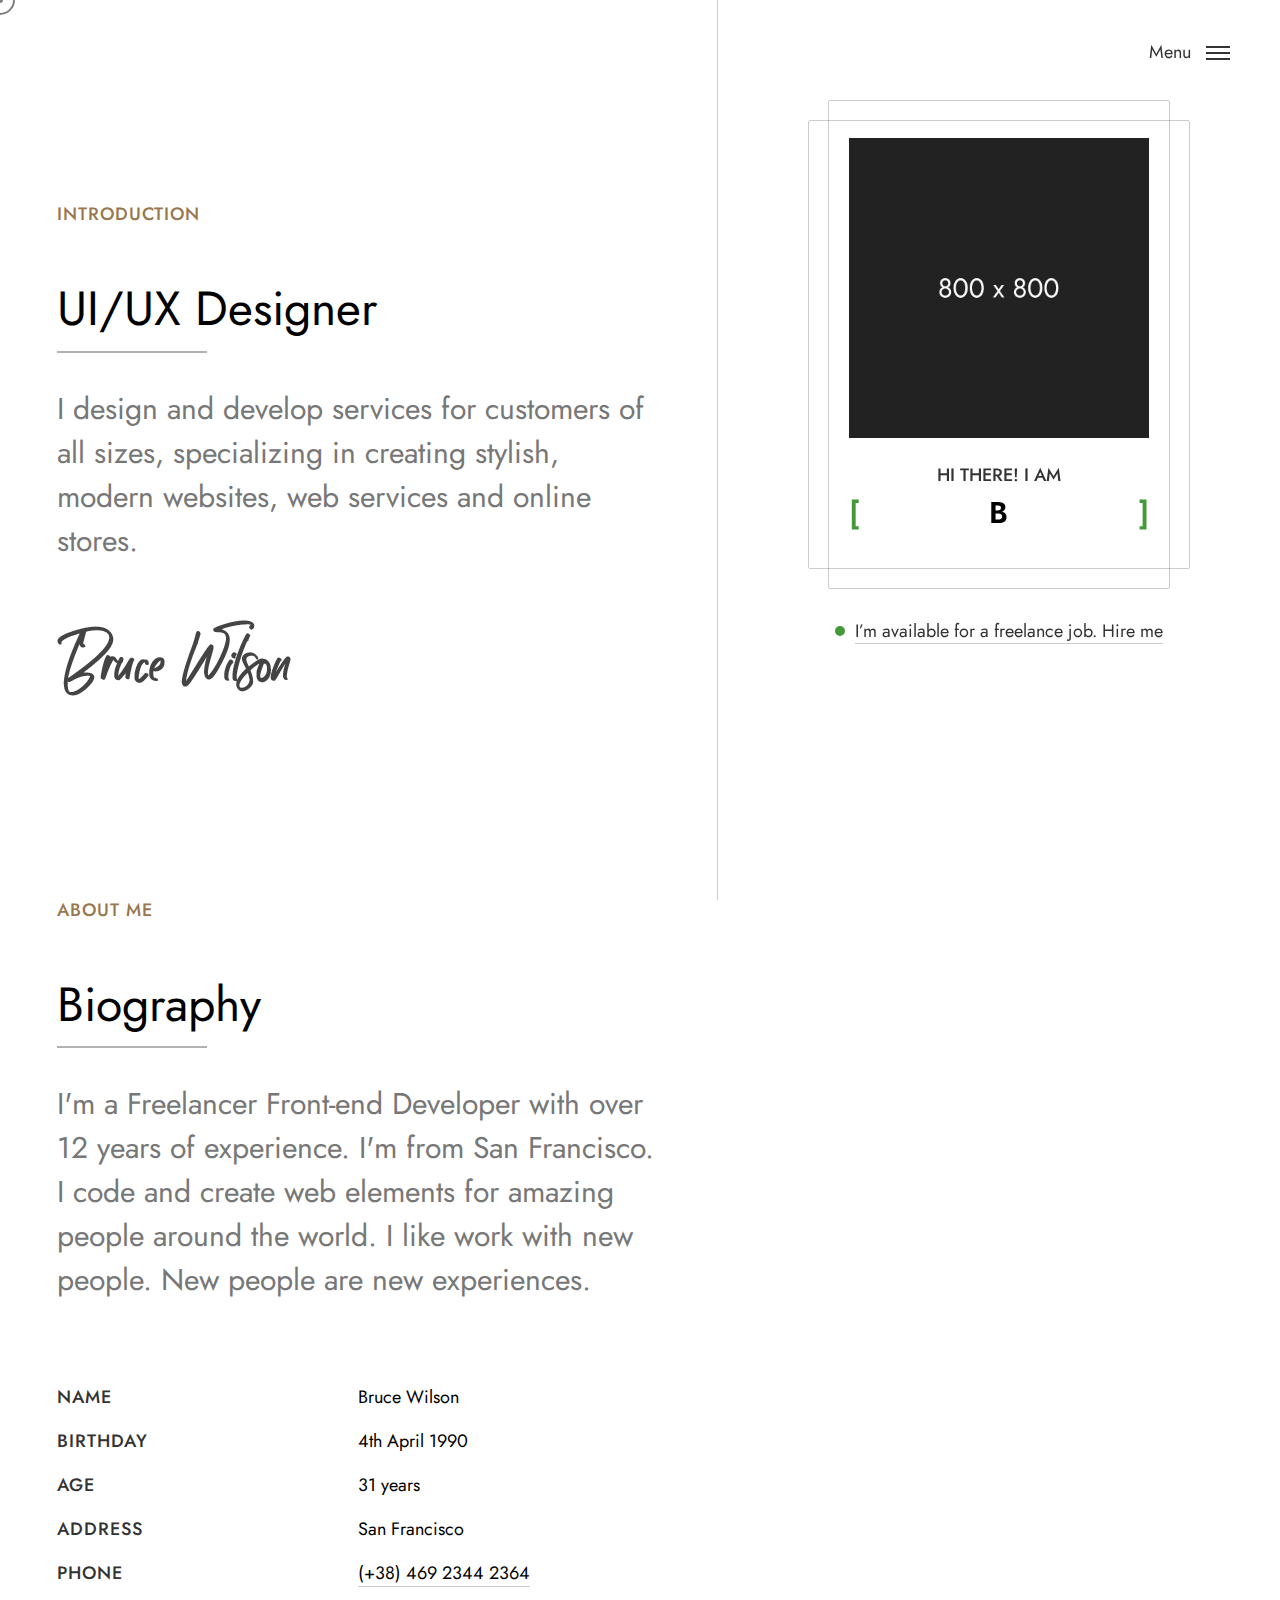
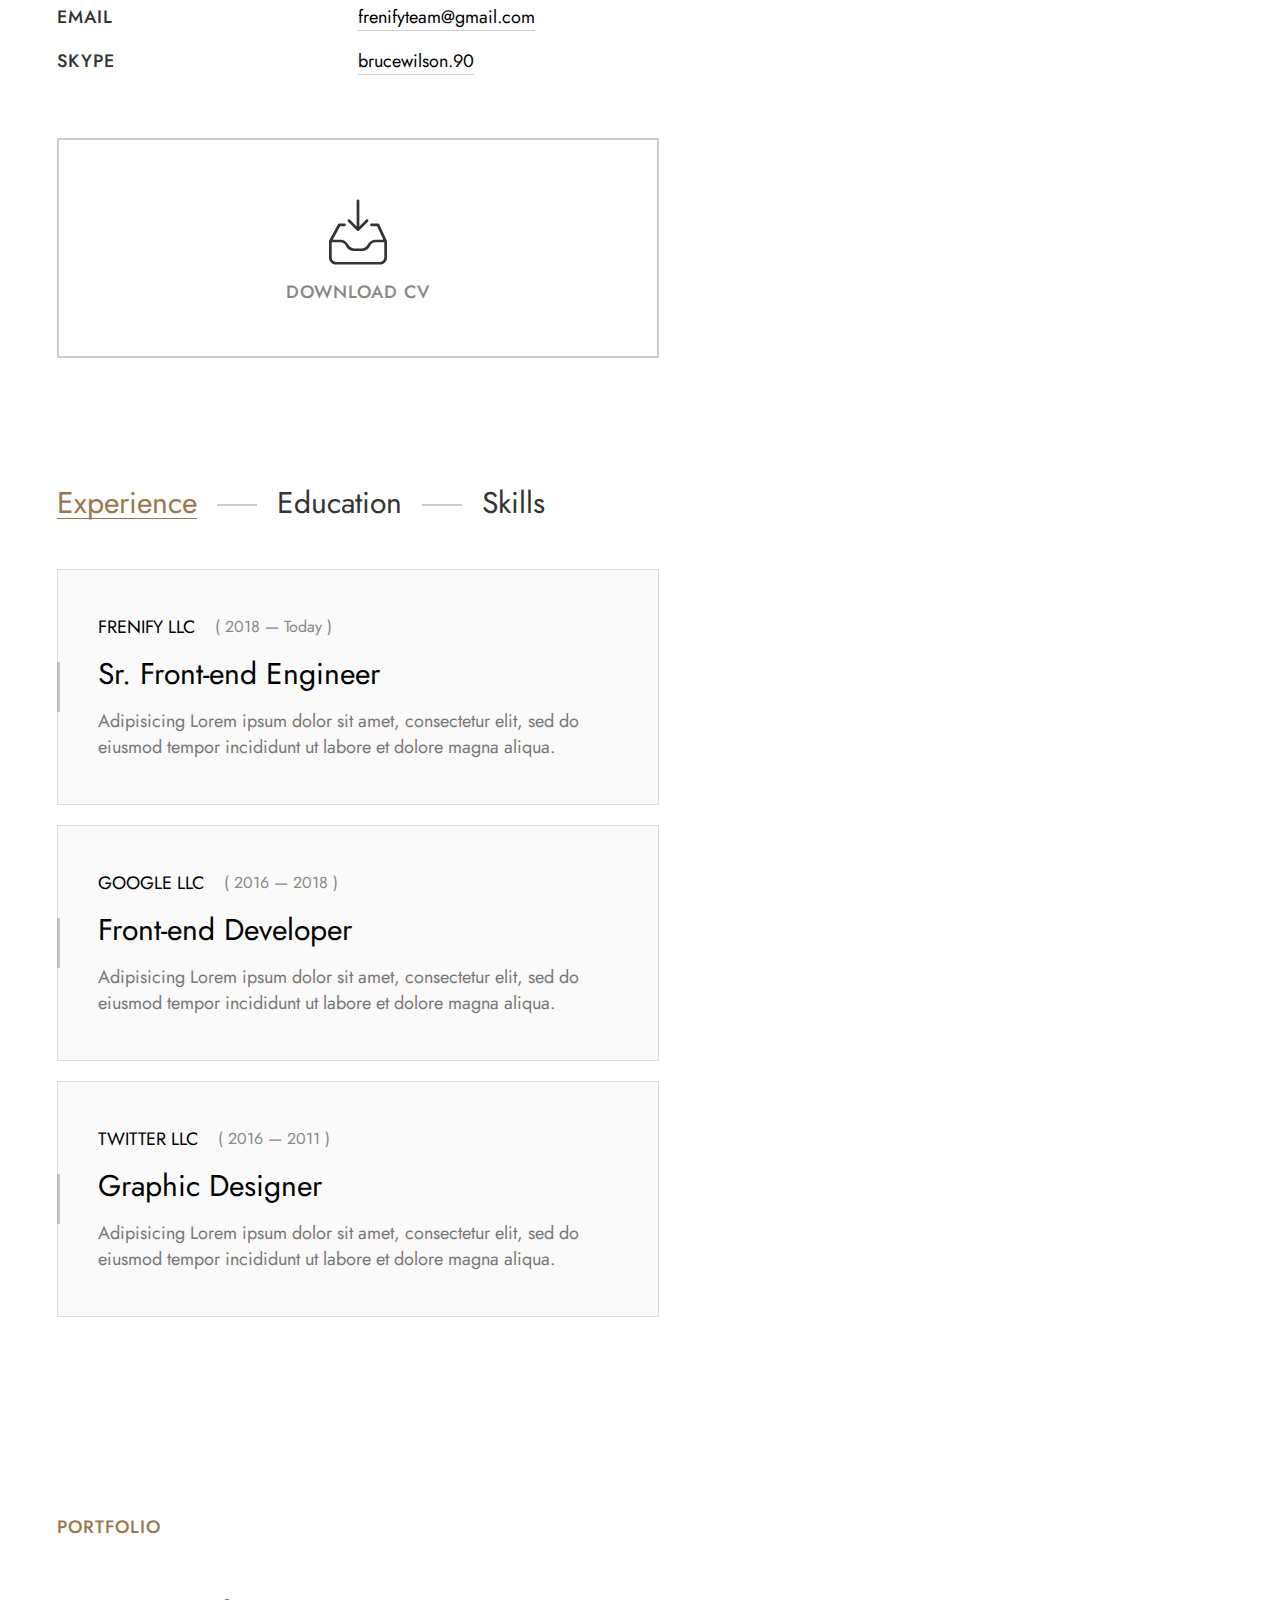
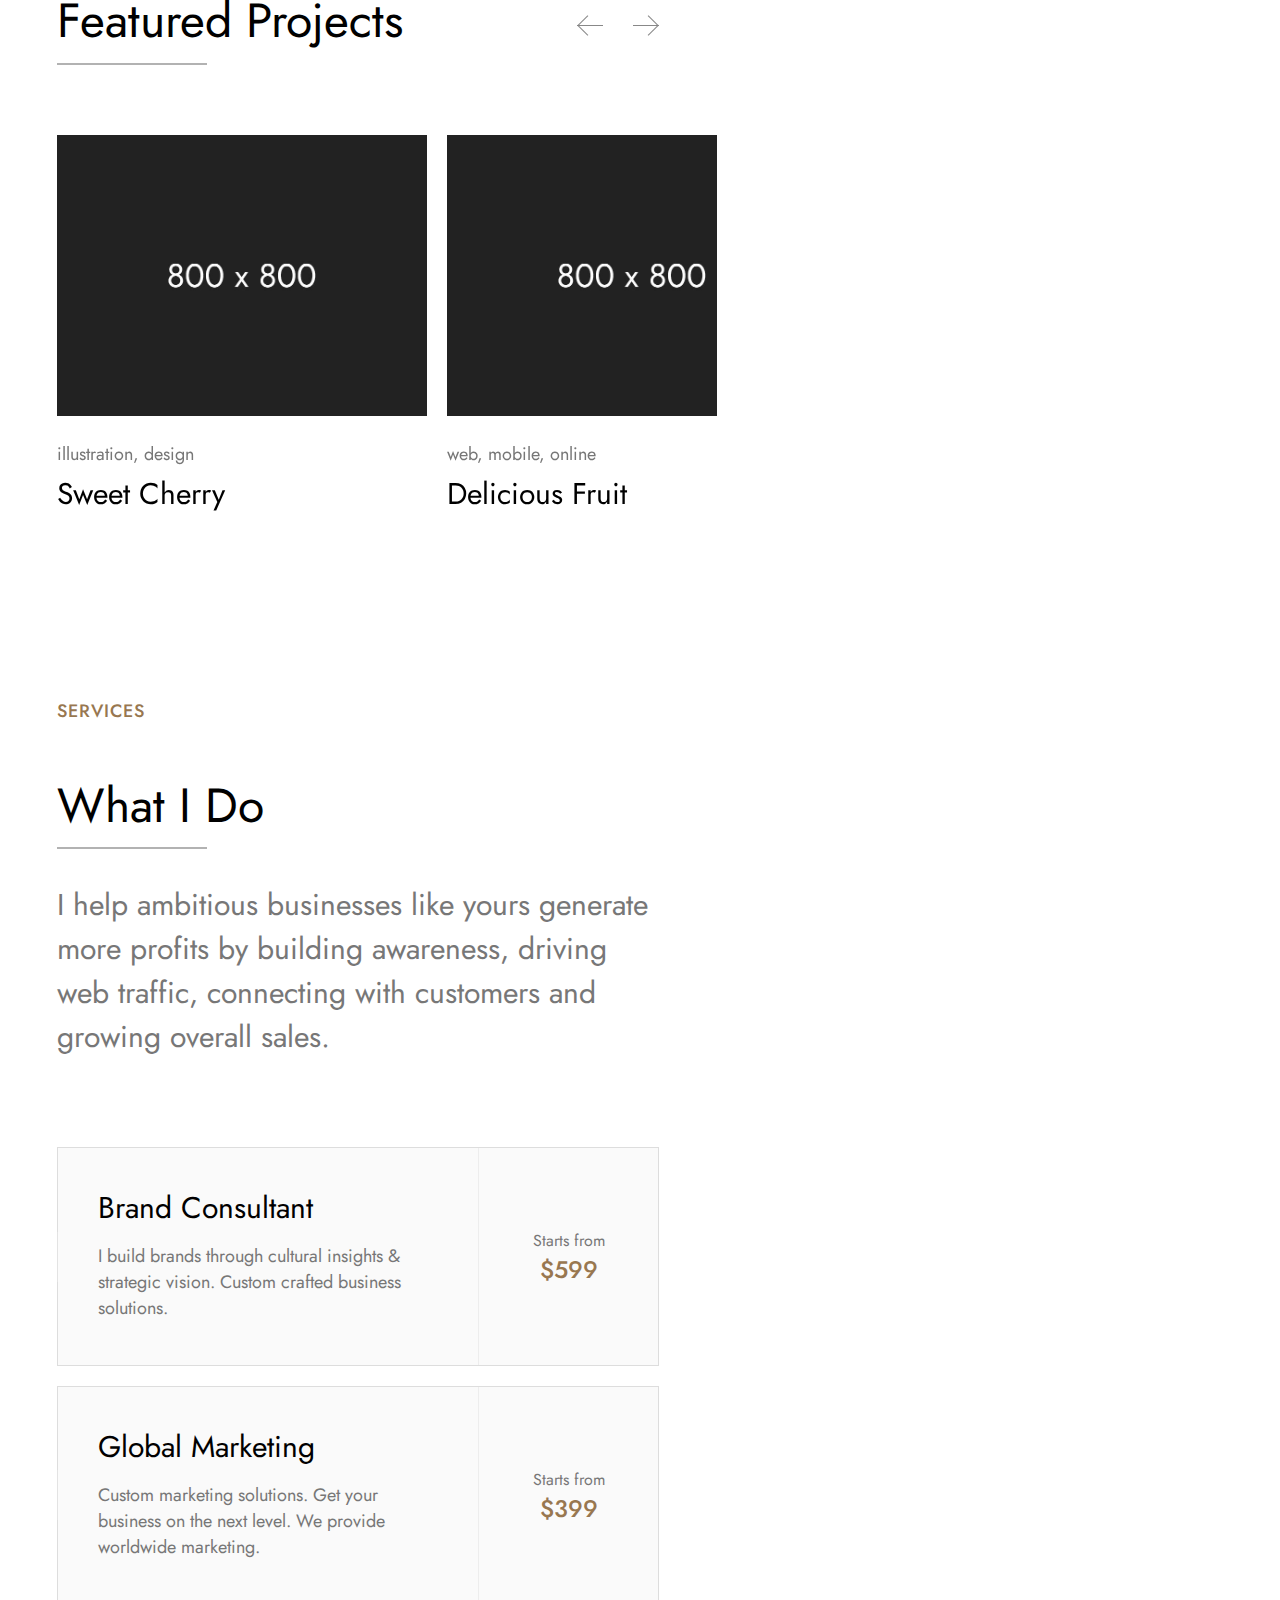
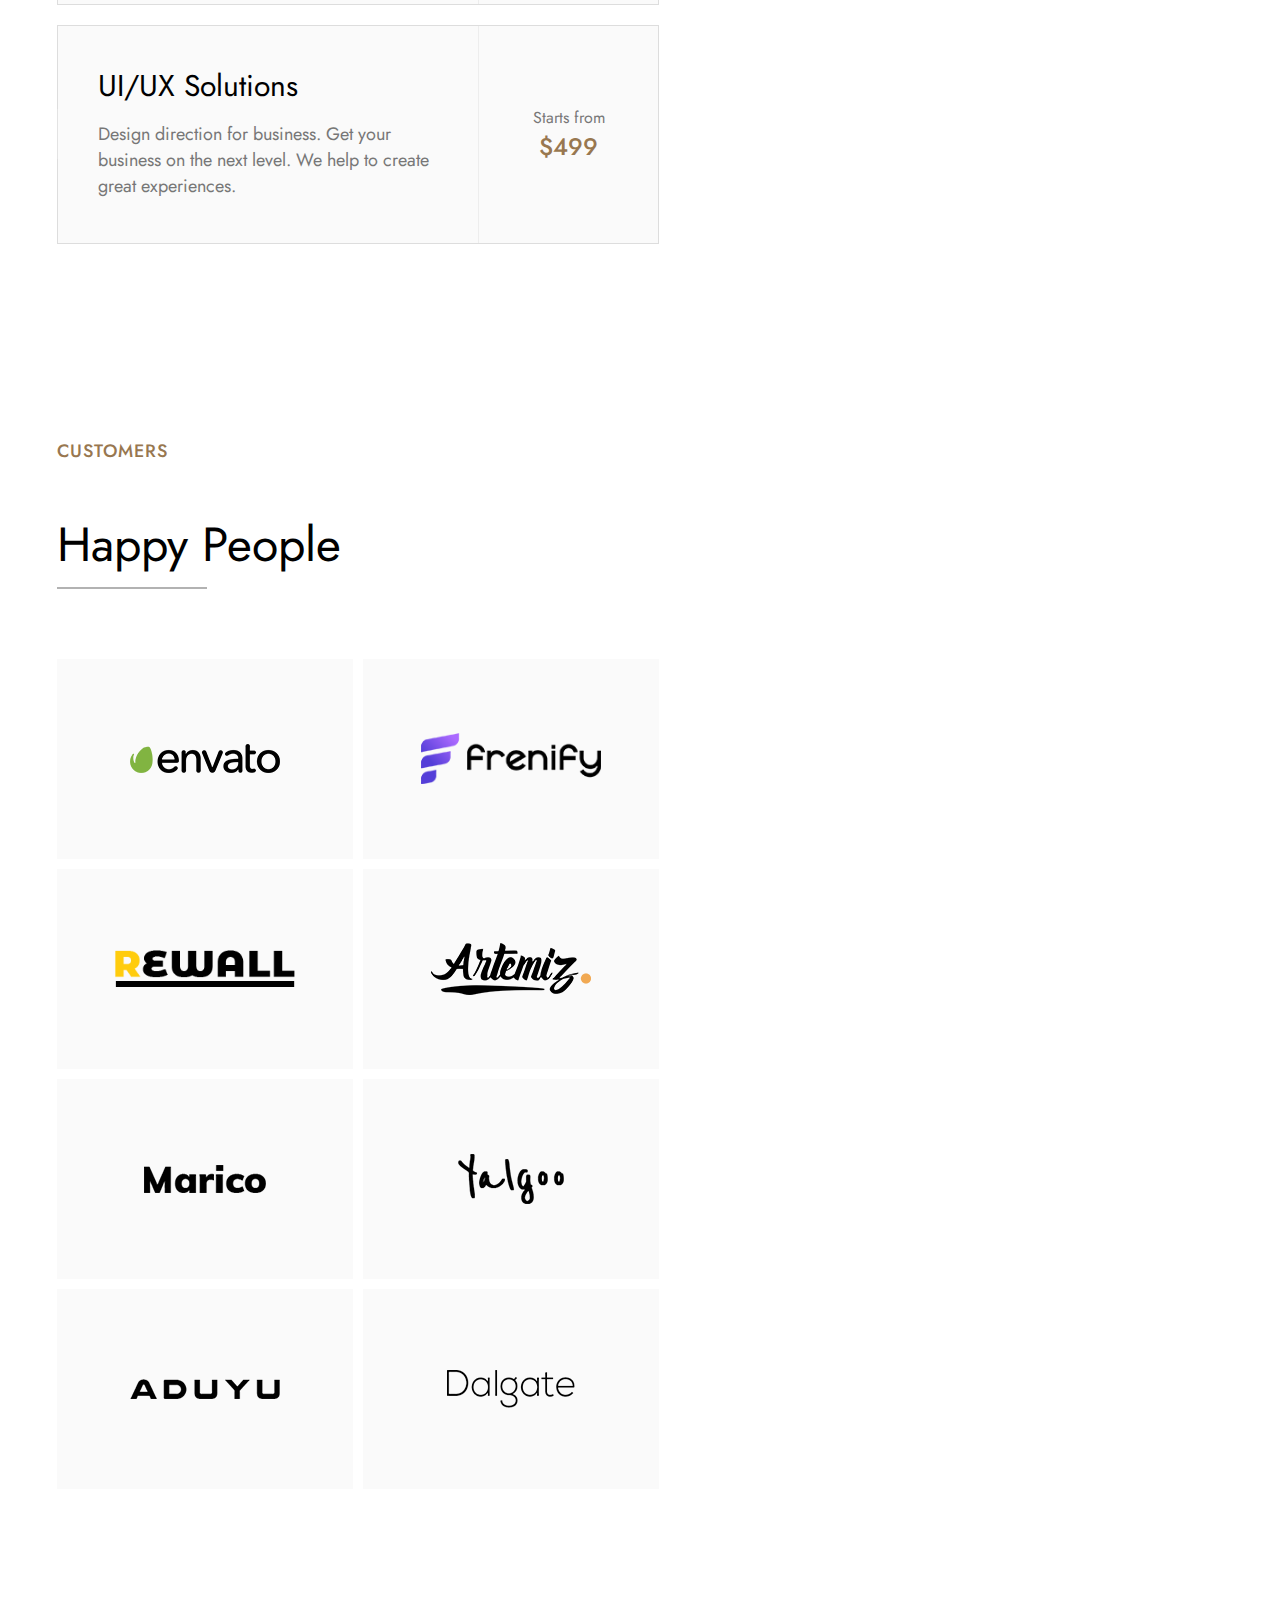
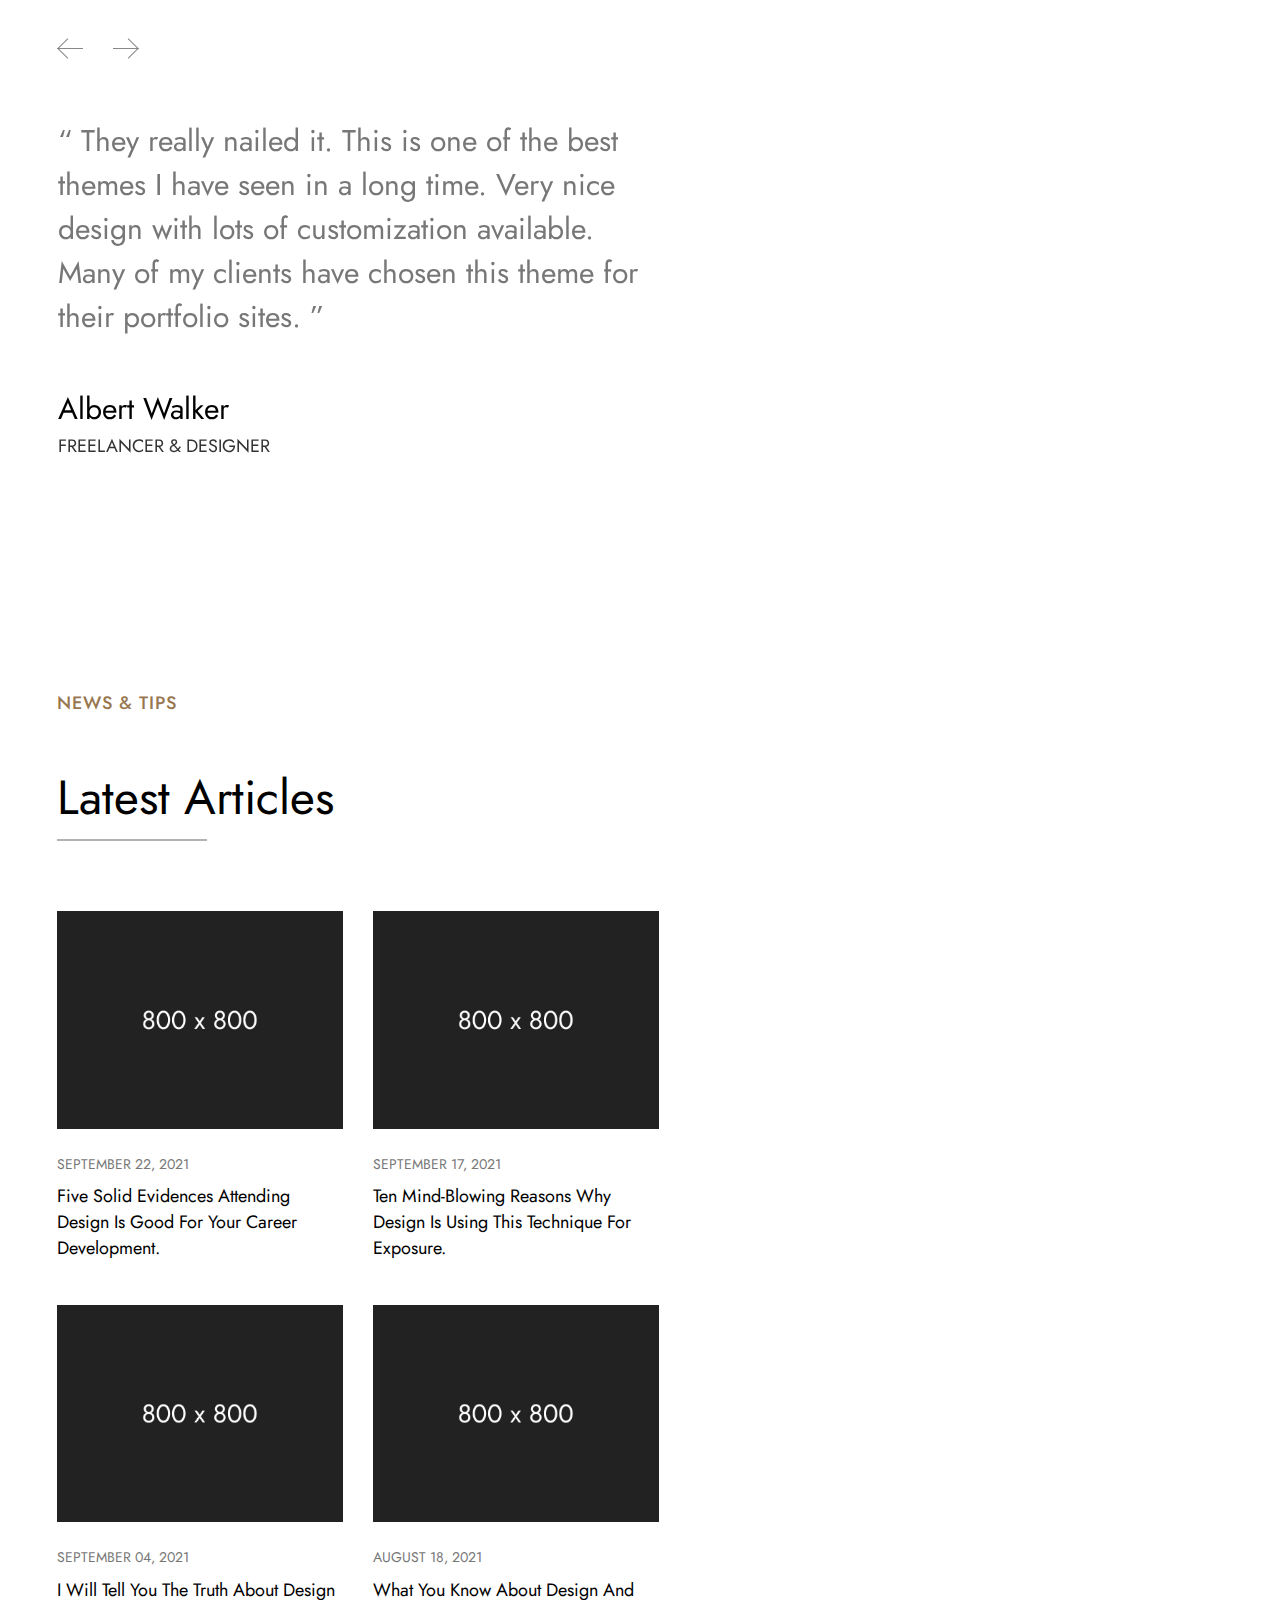
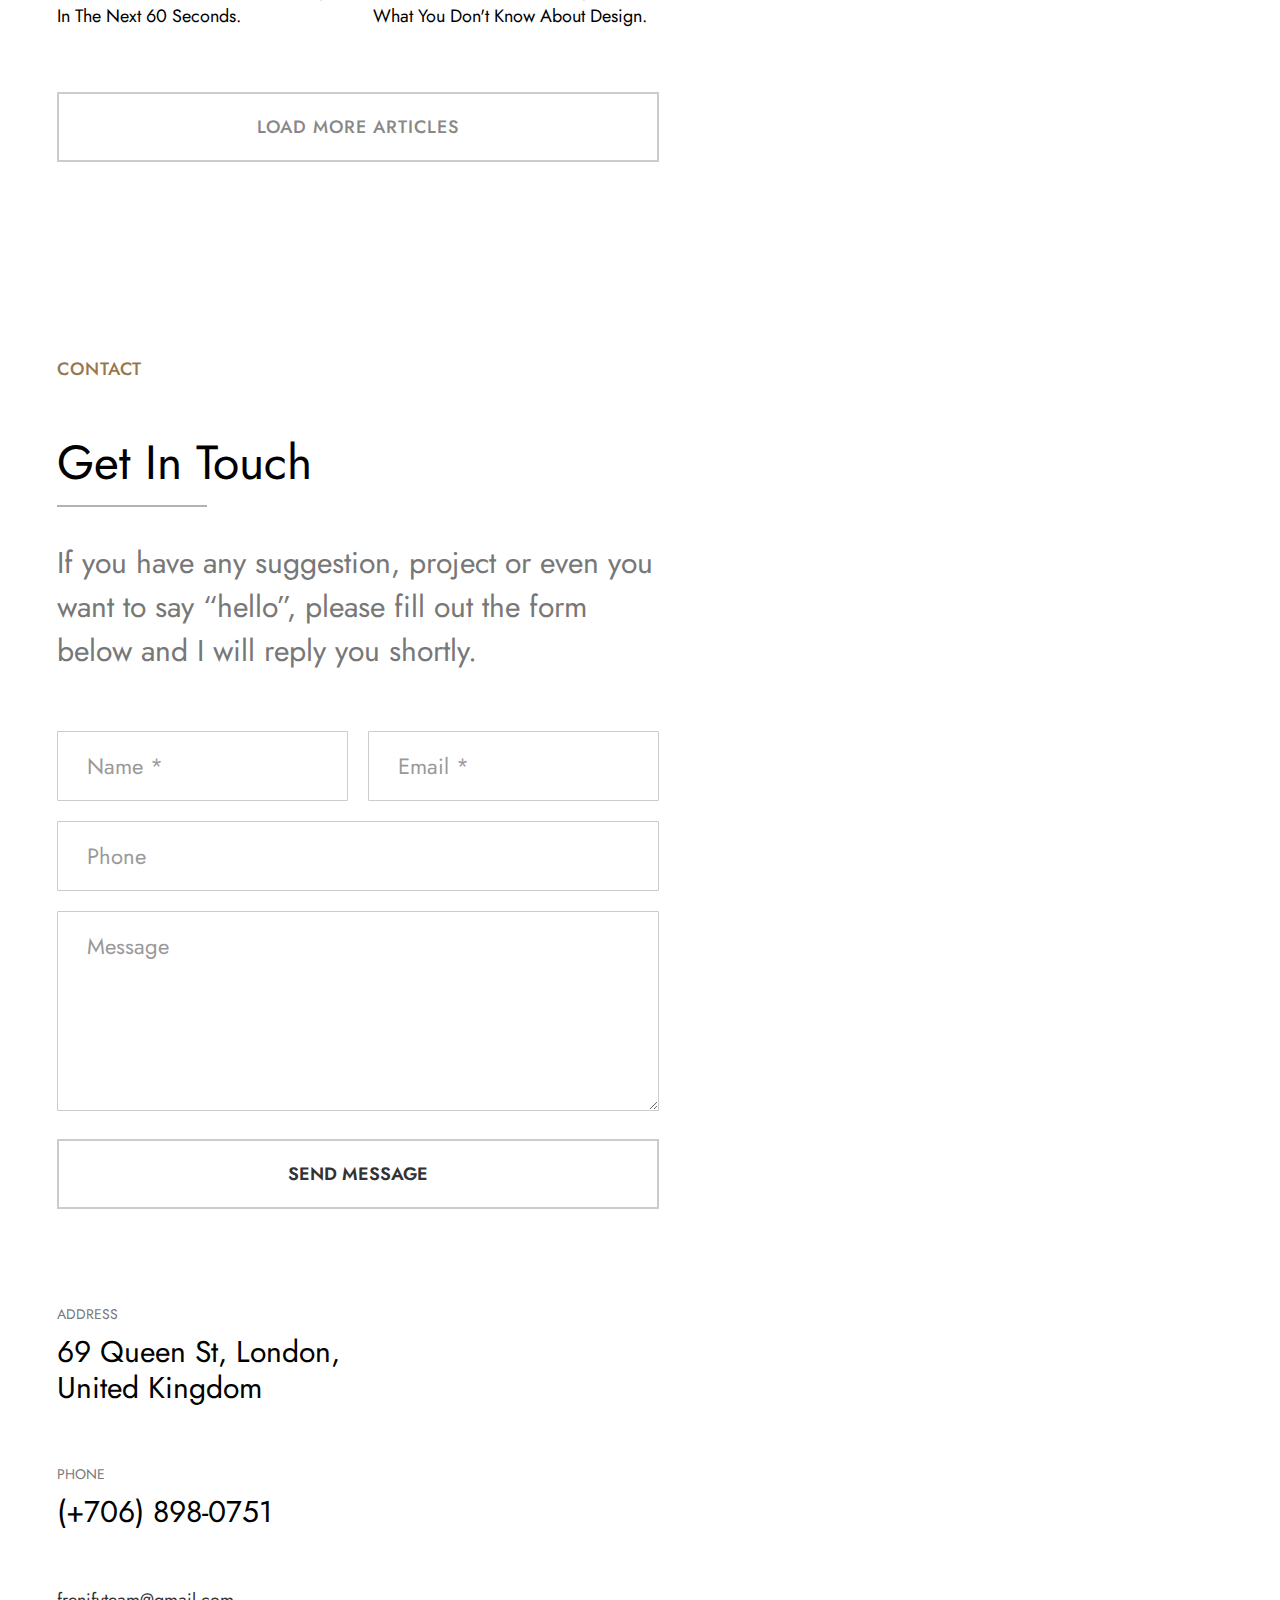
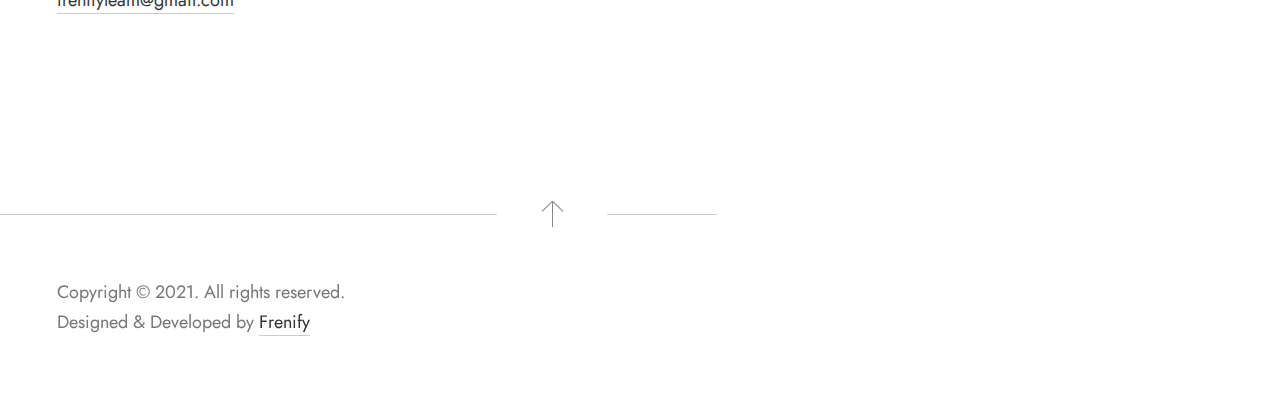
==== index-light.html @ 3d5937f4 "portfolio base files" ====
<!DOCTYPE html>
<!--[if lt IE 7 ]><html class="ie ie6" lang="en"> <![endif]-->
<!--[if IE 7 ]><html class="ie ie7" lang="en"> <![endif]-->
<!--[if IE 8 ]><html class="ie ie8" lang="en"> <![endif]-->
<!--[if (gte IE 9)|!(IE)]><!--><html lang="en"> <!--<![endif]-->

<head>

<meta http-equiv="Content-Type" content="text/html; charset=utf-8" />

<meta name="description" content="Resumo">
<meta name="author" content="Frenify">

<meta name="viewport" content="width=device-width, initial-scale=1, maximum-scale=1">

<title>Resumo | Personal Portfolio HTML5 &amp; CSS3 Template</title>

<!-- Google Fonts -->
<link rel="preconnect" href="https://fonts.googleapis.com">
<link rel="preconnect" href="https://fonts.gstatic.com" crossorigin>
<link href="https://fonts.googleapis.com/css2?family=Jost:ital,wght@0,100;0,200;0,300;0,400;0,500;0,600;0,700;0,800;0,900;1,100;1,200;1,300;1,400;1,500;1,600;1,700;1,800;1,900&display=swap" rel="stylesheet">
<!-- /Google Fonts -->

<!-- Styles -->
<link type="text/css" rel="stylesheet" href="css/base.css?ver=3" />
<link type="text/css" rel="stylesheet" href="css/owl-carousel.css?ver=3" />
<link type="text/css" rel="stylesheet" href="css/style.css?ver=3" />
<!--[if lt IE 9]> <script src="js/modernizr.custom.js?ver=3"></script> <![endif]-->
<!-- /Styles -->

</head>

<body class="light">


<!-- Wrapper All -->
<div class="resumo_fn_wrapper">

	<!-- MODALBOX -->
	<div class="resumo_fn_modalbox">
		<a class="extra_closer" href="#"></a>
		<div class="box_inner">
			<a class="closer" href="#"><span></span></a>
			<div class="modal_content">
				
				<div class="modal_in">
					<!-- Content comes from JS -->
				</div>
				
				<div class="fn__nav" data-from="" data-index="">
					<a href="#" class="prev">
						<span class="text">Prev</span>
						<span class="arrow_wrapper"><span class="arrow"></span></span>
					</a>
					<a href="#" class="next">
						<span class="text">Next</span>
						<span class="arrow_wrapper"><span class="arrow"></span></span>
					</a>
				</div>
			</div>
		</div>
	</div>
	<!-- /MODALBOX --> 
	
	<div class="resumo_fn_content">
		
		<!-- Main Left Part -->
		<div class="resumo_fn_left">

			<!-- Page -->
			<div class="resumo_fn_page">


				<!-- Home Section -->
				<section id="home">
					<div class="container">
						<div class="roww">

							<!-- Main Title -->
							<div class="resumo_fn_main_title">
								<h3 class="subtitle">Introduction</h3>
								<h3 class="title">UI/UX Designer</h3>
								<p class="desc">I design and develop services for customers of all sizes, specializing in creating stylish, modern websites, web services and online stores.</p>
								<img src="img/signature.png" alt="">
							</div>
							<!-- /Main Title -->

						</div>
					</div>
				</section>
				<!-- /Home Section -->


				<!-- About Section -->
				<section id="about">
					<div class="container">
						<div class="roww">

							<!-- Main Title -->
							<div class="resumo_fn_main_title">
								<h3 class="subtitle">About Me</h3>
								<h3 class="title">Biography</h3>
								<p class="desc">I'm a Freelancer Front-end Developer with over 12 years of experience. I'm from San Francisco. I code and create web elements for amazing people around the world. I like work with new people. New people are new experiences.</p>
							</div>
							<!-- /Main Title -->

							<!-- About Information -->
							<div class="resumo_fn_about_info">
								<div class="about_left">
									<table>
										<tr>
											<th>Name</th>
											<th>Bruce Wilson</th>
										</tr>
										<tr>
											<th>Birthday</th>
											<th>4th April 1990</th>
										</tr>
										<tr>
											<th>Age</th>
											<th>31 years</th>
										</tr>
										<tr>
											<th>Address</th>
											<th>San Francisco</th>
										</tr>
										<tr>
											<th>Phone</th>
											<th><a href="tel:+3846923442364">(+38) 469 2344 2364</a></th>
										</tr>
										<tr>
											<th>Email</th>
											<th><a href="mailto:frenifyteam@gmail.com">frenifyteam@gmail.com</a></th>
										</tr>
										<tr>
											<th>Skype</th>
											<th><a href="skype:brucewilson.90">brucewilson.90</a></th>
										</tr>
									</table>
								</div>
								<div class="about_right">
									<!-- Download CV Button -->
									<div class="resumo_fn_cv_btn">
										<a href="img/cv.jpg" download>
											<span class="icon">
												<img src="svg/inbox.svg" alt="" class="fn__svg" />
												<img src="svg/arrow.svg" alt="" class="fn__svg arrow" />
											</span>
											<span>Download CV</span>
										</a>
									</div>
									<!-- /Download CV Button -->
								</div>
							</div>
							<!-- /About Information -->


							<!-- Tabs Shortcode -->
							<div class="resumo_fn_tabs">

								<!-- Tab: Header -->
								<div class="tab_header">
									<ul>
										<li class="active"><a href="#tab1">Experience</a></li>
										<li><a href="#tab2">Education</a></li>
										<li><a href="#tab3">Skills</a></li>
									</ul>
								</div>
								<!-- /Tab: Header -->

								<!-- Tab: Content -->
								<div class="tab_content">

									<!-- #1 tab content -->
									<div id="tab1" class="tab_item active">

										<!-- Boxed List -->
										<div class="resumo_fn_boxed_list">
											<ul>
												<li>
													<div class="item">
														<div class="item_top">
															<h5>Frenify  LLC</h5>
															<span>( 2018 — Today )</span>
														</div>
														<h3>Sr. Front-end Engineer</h3>
														<p>Adipisicing Lorem ipsum dolor sit amet, consectetur elit, sed do eiusmod tempor incididunt ut labore et dolore magna aliqua. </p>
													</div>
												</li>
												<li>
													<div class="item">
														<div class="item_top">
															<h5>Google  LLC</h5>
															<span>( 2016 — 2018 )</span>
														</div>
														<h3>Front-end Developer</h3>
														<p>Adipisicing Lorem ipsum dolor sit amet, consectetur elit, sed do eiusmod tempor incididunt ut labore et dolore magna aliqua. </p>
													</div>
												</li>
												<li>
													<div class="item">
														<div class="item_top">
															<h5>Twitter  LLC</h5>
															<span>( 2016 — 2011 )</span>
														</div>
														<h3>Graphic Designer</h3>
														<p>Adipisicing Lorem ipsum dolor sit amet, consectetur elit, sed do eiusmod tempor incididunt ut labore et dolore magna aliqua. </p>
													</div>
												</li>
											</ul>
										</div>
										<!-- /Boxed List -->

									</div>
									<!-- /#1 tab content -->

									<!-- #2 tab content -->
									<div id="tab2" class="tab_item">

										<!-- Boxed List -->
										<div class="resumo_fn_boxed_list">
											<ul>
												<li>
													<div class="item">
														<div class="item_top">
															<h5>Frenify University</h5>
															<span>( 2014 — 2017 )</span>
														</div>
														<h3>Computer Science</h3>
														<p>Adipisicing Lorem ipsum dolor sit amet, consectetur elit, sed do eiusmod tempor incididunt ut labore et dolore magna aliqua. </p>
													</div>
												</li>
												<li>
													<div class="item">
														<div class="item_top">
															<h5>Edu University</h5>
															<span>( 2011 — 2014 )</span>
														</div>
														<h3>Master Degree</h3>
														<p>Adipisicing Lorem ipsum dolor sit amet, consectetur elit, sed do eiusmod tempor incididunt ut labore et dolore magna aliqua. </p>
													</div>
												</li>
												<li>
													<div class="item">
														<div class="item_top">
															<h5>Clolumbia College</h5>
															<span>( 2007 — 2011 )</span>
														</div>
														<h3>Bachelor Degree</h3>
														<p>Adipisicing Lorem ipsum dolor sit amet, consectetur elit, sed do eiusmod tempor incididunt ut labore et dolore magna aliqua. </p>
													</div>
												</li>
											</ul>
										</div>
										<!-- /Boxed List -->

									</div>
									<!-- /#2 tab content -->

									<!-- #3 tab content -->
									<div id="tab3" class="tab_item">

										<!-- Progress Bar -->
										<div class="resumo_fn_progress_bar">

											<div class="progress_item" data-value="92">
												<div class="item_in">
													<h3 class="progress_title">Adobe Photoshop</h3>
													<span class="progress_percent"></span>
													<div class="bg_wrap"><div class="progress_bg"></div></div>
												</div>
											</div>

											<div class="progress_item" data-value="95">
												<div class="item_in">
													<h3 class="progress_title">HTML5 &amp; CSS3</h3>
													<span class="progress_percent"></span>
													<div class="bg_wrap"><div class="progress_bg"></div></div>
												</div>
											</div>

											<div class="progress_item" data-value="80">
												<div class="item_in">
													<h3 class="progress_title">WordPress</h3>
													<span class="progress_percent"></span>
													<div class="bg_wrap"><div class="progress_bg"></div></div>
												</div>
											</div>

											<div class="progress_item" data-value="85">
												<div class="item_in">
													<h3 class="progress_title">Adobe Illustrator</h3>
													<span class="progress_percent"></span>
													<div class="bg_wrap"><div class="progress_bg"></div></div>
												</div>
											</div>

										</div>
										<!-- /Progress Bar -->

										<!-- Description -->
										<div class="resumo_fn_desc">
											<p>A freelance creative designer with a love for minimal design, clean typography and well-written code, located in San Francisco. Provide high quality and cost effective offshore web and software development services. Wide range of web and software development services across the world.</p>
										</div>

									</div>
									<!-- /#2 tab content -->

								</div>
								<!-- /Tab: Content -->
							</div>
							<!-- /Tabs Shortcode -->


						</div>
					</div>
				</section>
				<!-- /About Section -->



				<!-- Portfolio Section -->
				<section id="portfolio">

					<div class="container">
						<div class="roww">
							<!-- Main Title -->
							<div class="resumo_fn_main_title">
								<div class="my__nav">
									<a href="#" class="prev"><span></span></a>
									<a href="#" class="next"><span></span></a>
								</div>
								<h3 class="subtitle">Portfolio</h3>
								<h3 class="title">Featured Projects</h3>
							</div>
							<!-- /Main Title -->
						</div>
					</div>

					<div class="container noright">
						<div class="roww">

							<div class="owl-carousel modal_items" data-from="portfolio" data-count="5">
								<div class="item modal_item" data-index="1">
									<div class="img_holder">
										<img src="img/thumb/square.jpg" alt="">
										<div class="abs_img" data-bg-img="img/portfolio/1.jpg"></div>
									</div>
									<div class="title_holder">
										<p>illustration, design</p>
										<h3><a href="#">Sweet Cherry</a></h3>
									</div>
									<div class="fn__hidden">
										<p class="fn__cat">illustration, design</p>
										<h3 class="fn__title">Sweet Cherry</h3>
										<div class="img_holder">
											<img src="img/thumb/square.jpg" alt="">
											<div class="abs_img" data-bg-img="img/portfolio/1.jpg"></div>
										</div>
										<p class="fn__desc">Sed ornare tellus a odio bibendum, at tristique sapien malesuada. Proin sagittis maximus accumsan. Class aptent taciti sociosqu ad litora torquent per conubia nostra, per inceptos himenaeos. Lorem ipsum dolor sit amet, consectetur adipiscing elit. Quisque gravida quam sit amet elit varius tempor. Pellentesque purus eros, blandit eu mollis vel, commodo eget orci. Proin vel hendrerit ex. Vivamus ut ex at nunc consectetur efficitur ut quis est. Proin posuere orci eget vulputate fringilla. Curabitur placerat massa eget efficitur cursus. Sed sollicitudin rhoncus blandit. Nam accumsan vestibulum enim. Sed rutrum eu leo pellentesque lobortis. Integer ornare fringilla arcu, eu mattis risus convallis in.</p>
										<p class="fn__desc">Quisque dui metus, eleifend at enim ac, imperdiet sagittis dolor. Vestibulum ipsum quam, feugiat non velit sit amet, pulvinar varius nisl. Mauris tristique, ipsum sit amet lacinia congue, mauris magna tempus nibh, in mollis eros enim a tortor. Morbi enim arcu, tristique vitae mi nec, hendrerit pharetra metus. Phasellus id feugiat purus. In vel elit eu lacus ultrices feugiat. Etiam at aliquet mi. Nunc sit amet libero sit amet lectus pellentesque sagittis. Curabitur blandit ante quis erat dapibus viverra. Maecenas consequat pulvinar pulvinar. Donec in aliquam arcu. Donec eu laoreet dolor. Ut nisi lectus, pulvinar ac mattis quis, pretium ac nulla. Morbi sed ligula ultrices, ornare mauris id, auctor arcu. Sed pellentesque ex sed erat faucibus, ultrices vehicula ex dapibus. Aenean venenatis metus eros, vel faucibus lorem porttitor eu.</p>
										<p class="fn__desc">Sed porttitor augue erat, vitae convallis odio viverra id. In nec finibus elit. Nullam ac sodales nunc, vel sagittis elit. Ut condimentum ex ipsum, eu ornare odio aliquam eu. Ut iaculis eros quam, eu bibendum tellus convallis quis. Donec sapien risus, consequat ut magna nec, interdum porta nisl. Vivamus pulvinar hendrerit finibus. Nunc molestie lacinia risus, id mattis nunc euismod ac. Nam eu orci felis. Quisque ut elementum quam. Vivamus pulvinar nisi nunc, ut faucibus turpis tincidunt eget. Fusce nec ex quis odio laoreet consequat. Duis faucibus metus id feugiat sodales. Sed eu ligula eget quam ultricies tincidunt. Morbi sodales nunc ultrices justo pellentesque, ac mattis mi sagittis. Morbi ut consectetur neque.</p>
									</div>
								</div>
								<div class="item modal_item" data-index="2">
									<div class="img_holder">
										<img src="img/thumb/square.jpg" alt="">
										<div class="abs_img" data-bg-img="img/portfolio/2.jpg"></div>
									</div>
									<div class="title_holder">
										<p>web, mobile, online</p>
										<h3><a href="#">Delicious Fruit</a></h3>
									</div>
									<div class="fn__hidden">
										<p class="fn__cat">web, mobile, online</p>
										<h3 class="fn__title">Delicious Fruit</h3>
										<div class="img_holder">
											<img src="img/thumb/square.jpg" alt="">
											<div class="abs_img" data-bg-img="img/portfolio/2.jpg"></div>
										</div>
										<p class="fn__desc">Sed ornare tellus a odio bibendum, at tristique sapien malesuada. Proin sagittis maximus accumsan. Class aptent taciti sociosqu ad litora torquent per conubia nostra, per inceptos himenaeos. Lorem ipsum dolor sit amet, consectetur adipiscing elit. Quisque gravida quam sit amet elit varius tempor. Pellentesque purus eros, blandit eu mollis vel, commodo eget orci. Proin vel hendrerit ex. Vivamus ut ex at nunc consectetur efficitur ut quis est. Proin posuere orci eget vulputate fringilla. Curabitur placerat massa eget efficitur cursus. Sed sollicitudin rhoncus blandit. Nam accumsan vestibulum enim. Sed rutrum eu leo pellentesque lobortis. Integer ornare fringilla arcu, eu mattis risus convallis in.</p>
										<p class="fn__desc">Quisque dui metus, eleifend at enim ac, imperdiet sagittis dolor. Vestibulum ipsum quam, feugiat non velit sit amet, pulvinar varius nisl. Mauris tristique, ipsum sit amet lacinia congue, mauris magna tempus nibh, in mollis eros enim a tortor. Morbi enim arcu, tristique vitae mi nec, hendrerit pharetra metus. Phasellus id feugiat purus. In vel elit eu lacus ultrices feugiat. Etiam at aliquet mi. Nunc sit amet libero sit amet lectus pellentesque sagittis. Curabitur blandit ante quis erat dapibus viverra. Maecenas consequat pulvinar pulvinar. Donec in aliquam arcu. Donec eu laoreet dolor. Ut nisi lectus, pulvinar ac mattis quis, pretium ac nulla. Morbi sed ligula ultrices, ornare mauris id, auctor arcu. Sed pellentesque ex sed erat faucibus, ultrices vehicula ex dapibus. Aenean venenatis metus eros, vel faucibus lorem porttitor eu.</p>
										<p class="fn__desc">Sed porttitor augue erat, vitae convallis odio viverra id. In nec finibus elit. Nullam ac sodales nunc, vel sagittis elit. Ut condimentum ex ipsum, eu ornare odio aliquam eu. Ut iaculis eros quam, eu bibendum tellus convallis quis. Donec sapien risus, consequat ut magna nec, interdum porta nisl. Vivamus pulvinar hendrerit finibus. Nunc molestie lacinia risus, id mattis nunc euismod ac. Nam eu orci felis. Quisque ut elementum quam. Vivamus pulvinar nisi nunc, ut faucibus turpis tincidunt eget. Fusce nec ex quis odio laoreet consequat. Duis faucibus metus id feugiat sodales. Sed eu ligula eget quam ultricies tincidunt. Morbi sodales nunc ultrices justo pellentesque, ac mattis mi sagittis. Morbi ut consectetur neque.</p>
									</div>
								</div>
								<div class="item modal_item" data-index="3">
									<div class="img_holder">
										<img src="img/thumb/square.jpg" alt="">
										<div class="abs_img" data-bg-img="img/portfolio/3.jpg"></div>
									</div>
									<div class="title_holder">
										<p>design, vector</p>
										<h3><a href="#">Blue Lemon</a></h3>
									</div>
									<div class="fn__hidden">
										<p class="fn__cat">design, vector</p>
										<h3 class="fn__title">Blue Lemon</h3>
										<div class="img_holder">
											<img src="img/thumb/square.jpg" alt="">
											<div class="abs_img" data-bg-img="img/portfolio/3.jpg"></div>
										</div>
										<p class="fn__desc">Sed ornare tellus a odio bibendum, at tristique sapien malesuada. Proin sagittis maximus accumsan. Class aptent taciti sociosqu ad litora torquent per conubia nostra, per inceptos himenaeos. Lorem ipsum dolor sit amet, consectetur adipiscing elit. Quisque gravida quam sit amet elit varius tempor. Pellentesque purus eros, blandit eu mollis vel, commodo eget orci. Proin vel hendrerit ex. Vivamus ut ex at nunc consectetur efficitur ut quis est. Proin posuere orci eget vulputate fringilla. Curabitur placerat massa eget efficitur cursus. Sed sollicitudin rhoncus blandit. Nam accumsan vestibulum enim. Sed rutrum eu leo pellentesque lobortis. Integer ornare fringilla arcu, eu mattis risus convallis in.</p>
										<p class="fn__desc">Quisque dui metus, eleifend at enim ac, imperdiet sagittis dolor. Vestibulum ipsum quam, feugiat non velit sit amet, pulvinar varius nisl. Mauris tristique, ipsum sit amet lacinia congue, mauris magna tempus nibh, in mollis eros enim a tortor. Morbi enim arcu, tristique vitae mi nec, hendrerit pharetra metus. Phasellus id feugiat purus. In vel elit eu lacus ultrices feugiat. Etiam at aliquet mi. Nunc sit amet libero sit amet lectus pellentesque sagittis. Curabitur blandit ante quis erat dapibus viverra. Maecenas consequat pulvinar pulvinar. Donec in aliquam arcu. Donec eu laoreet dolor. Ut nisi lectus, pulvinar ac mattis quis, pretium ac nulla. Morbi sed ligula ultrices, ornare mauris id, auctor arcu. Sed pellentesque ex sed erat faucibus, ultrices vehicula ex dapibus. Aenean venenatis metus eros, vel faucibus lorem porttitor eu.</p>
										<p class="fn__desc">Sed porttitor augue erat, vitae convallis odio viverra id. In nec finibus elit. Nullam ac sodales nunc, vel sagittis elit. Ut condimentum ex ipsum, eu ornare odio aliquam eu. Ut iaculis eros quam, eu bibendum tellus convallis quis. Donec sapien risus, consequat ut magna nec, interdum porta nisl. Vivamus pulvinar hendrerit finibus. Nunc molestie lacinia risus, id mattis nunc euismod ac. Nam eu orci felis. Quisque ut elementum quam. Vivamus pulvinar nisi nunc, ut faucibus turpis tincidunt eget. Fusce nec ex quis odio laoreet consequat. Duis faucibus metus id feugiat sodales. Sed eu ligula eget quam ultricies tincidunt. Morbi sodales nunc ultrices justo pellentesque, ac mattis mi sagittis. Morbi ut consectetur neque.</p>
									</div>
								</div>
								<div class="item modal_item" data-index="4">
									<div class="img_holder">
										<img src="img/thumb/square.jpg" alt="">
										<div class="abs_img" data-bg-img="img/portfolio/4.jpg"></div>
									</div>
									<div class="title_holder">
										<p>mobile, design</p>
										<h3><a href="#">Yellow Phone</a></h3>
									</div>
									<div class="fn__hidden">
										<p class="fn__cat">mobile, design</p>
										<h3 class="fn__title">Yellow Phone</h3>
										<div class="img_holder">
											<img src="img/thumb/square.jpg" alt="">
											<div class="abs_img" data-bg-img="img/portfolio/4.jpg"></div>
										</div>
										<p class="fn__desc">Sed ornare tellus a odio bibendum, at tristique sapien malesuada. Proin sagittis maximus accumsan. Class aptent taciti sociosqu ad litora torquent per conubia nostra, per inceptos himenaeos. Lorem ipsum dolor sit amet, consectetur adipiscing elit. Quisque gravida quam sit amet elit varius tempor. Pellentesque purus eros, blandit eu mollis vel, commodo eget orci. Proin vel hendrerit ex. Vivamus ut ex at nunc consectetur efficitur ut quis est. Proin posuere orci eget vulputate fringilla. Curabitur placerat massa eget efficitur cursus. Sed sollicitudin rhoncus blandit. Nam accumsan vestibulum enim. Sed rutrum eu leo pellentesque lobortis. Integer ornare fringilla arcu, eu mattis risus convallis in.</p>
										<p class="fn__desc">Quisque dui metus, eleifend at enim ac, imperdiet sagittis dolor. Vestibulum ipsum quam, feugiat non velit sit amet, pulvinar varius nisl. Mauris tristique, ipsum sit amet lacinia congue, mauris magna tempus nibh, in mollis eros enim a tortor. Morbi enim arcu, tristique vitae mi nec, hendrerit pharetra metus. Phasellus id feugiat purus. In vel elit eu lacus ultrices feugiat. Etiam at aliquet mi. Nunc sit amet libero sit amet lectus pellentesque sagittis. Curabitur blandit ante quis erat dapibus viverra. Maecenas consequat pulvinar pulvinar. Donec in aliquam arcu. Donec eu laoreet dolor. Ut nisi lectus, pulvinar ac mattis quis, pretium ac nulla. Morbi sed ligula ultrices, ornare mauris id, auctor arcu. Sed pellentesque ex sed erat faucibus, ultrices vehicula ex dapibus. Aenean venenatis metus eros, vel faucibus lorem porttitor eu.</p>
										<p class="fn__desc">Sed porttitor augue erat, vitae convallis odio viverra id. In nec finibus elit. Nullam ac sodales nunc, vel sagittis elit. Ut condimentum ex ipsum, eu ornare odio aliquam eu. Ut iaculis eros quam, eu bibendum tellus convallis quis. Donec sapien risus, consequat ut magna nec, interdum porta nisl. Vivamus pulvinar hendrerit finibus. Nunc molestie lacinia risus, id mattis nunc euismod ac. Nam eu orci felis. Quisque ut elementum quam. Vivamus pulvinar nisi nunc, ut faucibus turpis tincidunt eget. Fusce nec ex quis odio laoreet consequat. Duis faucibus metus id feugiat sodales. Sed eu ligula eget quam ultricies tincidunt. Morbi sodales nunc ultrices justo pellentesque, ac mattis mi sagittis. Morbi ut consectetur neque.</p>
									</div>
								</div>
								<div class="item modal_item" data-index="5">
									<div class="img_holder">
										<img src="img/thumb/square.jpg" alt="">
										<div class="abs_img" data-bg-img="img/portfolio/5.jpg"></div>
									</div>
									<div class="title_holder">
										<p>mobile, design</p>
										<h3><a href="#">Ice Cream</a></h3>
									</div>
									<div class="fn__hidden">
										<p class="fn__cat">mobile, design</p>
										<h3 class="fn__title">Ice Cream</h3>
										<div class="img_holder">
											<img src="img/thumb/square.jpg" alt="">
											<div class="abs_img" data-bg-img="img/portfolio/5.jpg"></div>
										</div>
										<p class="fn__desc">Sed ornare tellus a odio bibendum, at tristique sapien malesuada. Proin sagittis maximus accumsan. Class aptent taciti sociosqu ad litora torquent per conubia nostra, per inceptos himenaeos. Lorem ipsum dolor sit amet, consectetur adipiscing elit. Quisque gravida quam sit amet elit varius tempor. Pellentesque purus eros, blandit eu mollis vel, commodo eget orci. Proin vel hendrerit ex. Vivamus ut ex at nunc consectetur efficitur ut quis est. Proin posuere orci eget vulputate fringilla. Curabitur placerat massa eget efficitur cursus. Sed sollicitudin rhoncus blandit. Nam accumsan vestibulum enim. Sed rutrum eu leo pellentesque lobortis. Integer ornare fringilla arcu, eu mattis risus convallis in.</p>
										<p class="fn__desc">Quisque dui metus, eleifend at enim ac, imperdiet sagittis dolor. Vestibulum ipsum quam, feugiat non velit sit amet, pulvinar varius nisl. Mauris tristique, ipsum sit amet lacinia congue, mauris magna tempus nibh, in mollis eros enim a tortor. Morbi enim arcu, tristique vitae mi nec, hendrerit pharetra metus. Phasellus id feugiat purus. In vel elit eu lacus ultrices feugiat. Etiam at aliquet mi. Nunc sit amet libero sit amet lectus pellentesque sagittis. Curabitur blandit ante quis erat dapibus viverra. Maecenas consequat pulvinar pulvinar. Donec in aliquam arcu. Donec eu laoreet dolor. Ut nisi lectus, pulvinar ac mattis quis, pretium ac nulla. Morbi sed ligula ultrices, ornare mauris id, auctor arcu. Sed pellentesque ex sed erat faucibus, ultrices vehicula ex dapibus. Aenean venenatis metus eros, vel faucibus lorem porttitor eu.</p>
										<p class="fn__desc">Sed porttitor augue erat, vitae convallis odio viverra id. In nec finibus elit. Nullam ac sodales nunc, vel sagittis elit. Ut condimentum ex ipsum, eu ornare odio aliquam eu. Ut iaculis eros quam, eu bibendum tellus convallis quis. Donec sapien risus, consequat ut magna nec, interdum porta nisl. Vivamus pulvinar hendrerit finibus. Nunc molestie lacinia risus, id mattis nunc euismod ac. Nam eu orci felis. Quisque ut elementum quam. Vivamus pulvinar nisi nunc, ut faucibus turpis tincidunt eget. Fusce nec ex quis odio laoreet consequat. Duis faucibus metus id feugiat sodales. Sed eu ligula eget quam ultricies tincidunt. Morbi sodales nunc ultrices justo pellentesque, ac mattis mi sagittis. Morbi ut consectetur neque.</p>
									</div>
								</div>
							</div>

						</div>
					</div>

				</section>
				<!-- /Portfolio Section -->



				<!-- Services Section -->
				<section id="services">
					<div class="container">
						<div class="roww">

							<!-- Main Title -->
							<div class="resumo_fn_main_title">
								<h3 class="subtitle">Services</h3>
								<h3 class="title">What I Do</h3>
								<p class="desc">I help ambitious businesses like yours generate more profits by building awareness, driving web traffic, connecting with customers and growing overall sales.</p>
							</div>
							<!-- /Main Title -->


							<!-- Services List -->
							<div class="resumo_fn_service_list">
								<ul>
									<li>
										<div class="item">
											<div class="item_left">
												<h3>Brand Consultant</h3>
												<p>I build brands through cultural insights &amp; strategic vision. Custom crafted business solutions.</p>
											</div>
											<div class="item_right">
												<p>Starts from</p>
												<h3>$599</h3>
											</div>
										</div>
									</li>
									<li>
										<div class="item">
											<div class="item_left">
												<h3>Global Marketing</h3>
												<p>Custom marketing solutions. Get your business on the next level. We provide worldwide marketing.</p>
											</div>
											<div class="item_right">
												<p>Starts from</p>
												<h3>$399</h3>
											</div>
										</div>
									</li>
									<li>
										<div class="item">
											<div class="item_left">
												<h3>UI/UX Solutions</h3>
												<p>Design direction for business. Get your business on the next level. We help to create great experiences.</p>
											</div>
											<div class="item_right">
												<p>Starts from</p>
												<h3>$499</h3>
											</div>
										</div>
									</li>
								</ul>
							</div>
							<!-- /Services List -->

						</div>
					</div>
				</section>
				<!-- /Services Section -->



				<!-- Customers Section -->
				<section id="customers">
					<div class="container">
						<div class="roww">

							<!-- Main Title -->
							<div class="resumo_fn_main_title">
								<h3 class="subtitle">Customers</h3>
								<h3 class="title">Happy People</h3>
							</div>
							<!-- /Main Title -->


							<!-- Partners -->
							<div class="resumo_fn_partners">
								<ul>
									<li><a href="https://envato.com/" target="_blank"><img src="img/partners/dark/1.png" alt=""></a></li>
									<li><a href="https://frenify.com/" target="_blank"><img src="img/partners/dark/2.png" alt=""></a></li>
									<li><a href="https://themeforest.net/item/rewall-personal-portfolio-template/34316546" target="_blank"><img src="img/partners/dark/3.png" alt=""></a></li>
									<li><a href="https://themeforest.net/item/artemiz-blog-podcast-wordpress-theme/28455063" target="_blank"><img src="img/partners/dark/4.png" alt=""></a></li>
									<li><a href="#" target="_blank"><img src="img/partners/dark/5.png" alt=""></a></li>
									<li><a href="#" target="_blank"><img src="img/partners/dark/6.png" alt=""></a></li>
									<li><a href="#" target="_blank"><img src="img/partners/dark/7.png" alt=""></a></li>
									<li><a href="#" target="_blank"><img src="img/partners/dark/8.png" alt=""></a></li>
								</ul>
							</div>
							<!-- /Partners -->


							<!-- Testimonials -->
							<div class="resumo_fn_testimonials">
								<div class="my__nav">
									<a href="#" class="prev"><span></span></a>
									<a href="#" class="next"><span></span></a>
								</div>
								<div class="owl-carousel">
									<div class="item">
										<div class="title_holder">
											<p class="desc">“ They really nailed it. This is one of the best themes I have seen in a long time. Very nice design with lots of customization available. Many of my clients have chosen this theme for their portfolio sites. ”</p>
											<h3 class="title">Albert Walker</h3>
											<h3 class="subtitle">Freelancer &amp; Designer</h3>
										</div>
									</div>
									<div class="item">
										<div class="title_holder">
											<p class="desc">“ This was exactly what I needed for my portfolio, and it looks great. I had a couple issues that support helped troubleshoot both via email and on the comments, which definitely made it worth the price. I'm very pleased with this purchase. ”</p>
											<h3 class="title">Anna Barbera</h3>
											<h3 class="subtitle">Photographer</h3>
										</div>
									</div>
									<div class="item">
										<div class="title_holder">
											<p class="desc">“ Had a problem with the layout after Installation- found no approach. The support reacted quickly and competently. And solved the problem between Elementor and a WordPress update. Great! ”</p>
											<h3 class="title">Dana Atkins</h3>
											<h3 class="subtitle">Customer</h3>
										</div>
									</div>
								</div>
							</div>
							<!-- /Testimonials -->



						</div>
					</div>
				</section>
				<!-- /Customers Section -->




				<!-- News Section -->
				<section id="news">
					<div class="container">
						<div class="roww">

							<!-- Main Title -->
							<div class="resumo_fn_main_title">
								<h3 class="subtitle">News &amp; Tips</h3>
								<h3 class="title">Latest Articles</h3>
							</div>
							<!-- /Main Title -->


							<!-- Blog List -->
							<div class="resumo_fn_blog_list">

								<ul class="modal_items" data-from="blog" data-count="5">
									<li>
										<div class="item modal_item" data-index="1">
											<div class="img_holder">
												<img src="img/thumb/square.jpg" alt="">
												<div class="abs_img" data-bg-img="img/blog/1.jpg"></div>
											</div>
											<div class="title_holder">
												<p>September 22, 2021</p>
												<h3><a href="#">Five Solid Evidences Attending Design Is Good For Your Career Development.</a></h3>
											</div>
											<div class="fn__hidden">
												<p class="fn__cat">September 22, 2021</p>
												<h3 class="fn__title">Five Solid Evidences Attending Design Is Good For Your Career Development.</h3>
												<div class="img_holder">
													<img src="img/thumb/square.jpg" alt="">
													<div class="abs_img" data-bg-img="img/blog/1.jpg"></div>
												</div>
												<p class="fn__desc">Sed ornare tellus a odio bibendum, at tristique sapien malesuada. Proin sagittis maximus accumsan. Class aptent taciti sociosqu ad litora torquent per conubia nostra, per inceptos himenaeos. Lorem ipsum dolor sit amet, consectetur adipiscing elit. Quisque gravida quam sit amet elit varius tempor. Pellentesque purus eros, blandit eu mollis vel, commodo eget orci. Proin vel hendrerit ex. Vivamus ut ex at nunc consectetur efficitur ut quis est. Proin posuere orci eget vulputate fringilla. Curabitur placerat massa eget efficitur cursus. Sed sollicitudin rhoncus blandit. Nam accumsan vestibulum enim. Sed rutrum eu leo pellentesque lobortis. Integer ornare fringilla arcu, eu mattis risus convallis in.</p>
												<p class="fn__desc">Quisque dui metus, eleifend at enim ac, imperdiet sagittis dolor. Vestibulum ipsum quam, feugiat non velit sit amet, pulvinar varius nisl. Mauris tristique, ipsum sit amet lacinia congue, mauris magna tempus nibh, in mollis eros enim a tortor. Morbi enim arcu, tristique vitae mi nec, hendrerit pharetra metus. Phasellus id feugiat purus. In vel elit eu lacus ultrices feugiat. Etiam at aliquet mi. Nunc sit amet libero sit amet lectus pellentesque sagittis. Curabitur blandit ante quis erat dapibus viverra. Maecenas consequat pulvinar pulvinar. Donec in aliquam arcu. Donec eu laoreet dolor. Ut nisi lectus, pulvinar ac mattis quis, pretium ac nulla. Morbi sed ligula ultrices, ornare mauris id, auctor arcu. Sed pellentesque ex sed erat faucibus, ultrices vehicula ex dapibus. Aenean venenatis metus eros, vel faucibus lorem porttitor eu.</p>
												<p class="fn__desc">Sed porttitor augue erat, vitae convallis odio viverra id. In nec finibus elit. Nullam ac sodales nunc, vel sagittis elit. Ut condimentum ex ipsum, eu ornare odio aliquam eu. Ut iaculis eros quam, eu bibendum tellus convallis quis. Donec sapien risus, consequat ut magna nec, interdum porta nisl. Vivamus pulvinar hendrerit finibus. Nunc molestie lacinia risus, id mattis nunc euismod ac. Nam eu orci felis. Quisque ut elementum quam. Vivamus pulvinar nisi nunc, ut faucibus turpis tincidunt eget. Fusce nec ex quis odio laoreet consequat. Duis faucibus metus id feugiat sodales. Sed eu ligula eget quam ultricies tincidunt. Morbi sodales nunc ultrices justo pellentesque, ac mattis mi sagittis. Morbi ut consectetur neque.</p>
											</div>
										</div>
									</li>
									<li>
										<div class="item modal_item" data-index="2">
											<div class="img_holder">
												<img src="img/thumb/square.jpg" alt="">
												<div class="abs_img" data-bg-img="img/blog/2.jpg"></div>
											</div>
											<div class="title_holder">
												<p>September 17, 2021</p>
												<h3><a href="#">Ten Mind-Blowing Reasons Why Design Is Using This Technique For Exposure.</a></h3>
											</div>
											<div class="fn__hidden">
												<p class="fn__cat">September 17, 2021</p>
												<h3 class="fn__title">Ten Mind-Blowing Reasons Why Design Is Using This Technique For Exposure.</h3>
												<div class="img_holder">
													<img src="img/thumb/square.jpg" alt="">
													<div class="abs_img" data-bg-img="img/blog/2.jpg"></div>
												</div>
												<p class="fn__desc">Sed ornare tellus a odio bibendum, at tristique sapien malesuada. Proin sagittis maximus accumsan. Class aptent taciti sociosqu ad litora torquent per conubia nostra, per inceptos himenaeos. Lorem ipsum dolor sit amet, consectetur adipiscing elit. Quisque gravida quam sit amet elit varius tempor. Pellentesque purus eros, blandit eu mollis vel, commodo eget orci. Proin vel hendrerit ex. Vivamus ut ex at nunc consectetur efficitur ut quis est. Proin posuere orci eget vulputate fringilla. Curabitur placerat massa eget efficitur cursus. Sed sollicitudin rhoncus blandit. Nam accumsan vestibulum enim. Sed rutrum eu leo pellentesque lobortis. Integer ornare fringilla arcu, eu mattis risus convallis in.</p>
												<p class="fn__desc">Quisque dui metus, eleifend at enim ac, imperdiet sagittis dolor. Vestibulum ipsum quam, feugiat non velit sit amet, pulvinar varius nisl. Mauris tristique, ipsum sit amet lacinia congue, mauris magna tempus nibh, in mollis eros enim a tortor. Morbi enim arcu, tristique vitae mi nec, hendrerit pharetra metus. Phasellus id feugiat purus. In vel elit eu lacus ultrices feugiat. Etiam at aliquet mi. Nunc sit amet libero sit amet lectus pellentesque sagittis. Curabitur blandit ante quis erat dapibus viverra. Maecenas consequat pulvinar pulvinar. Donec in aliquam arcu. Donec eu laoreet dolor. Ut nisi lectus, pulvinar ac mattis quis, pretium ac nulla. Morbi sed ligula ultrices, ornare mauris id, auctor arcu. Sed pellentesque ex sed erat faucibus, ultrices vehicula ex dapibus. Aenean venenatis metus eros, vel faucibus lorem porttitor eu.</p>
												<p class="fn__desc">Sed porttitor augue erat, vitae convallis odio viverra id. In nec finibus elit. Nullam ac sodales nunc, vel sagittis elit. Ut condimentum ex ipsum, eu ornare odio aliquam eu. Ut iaculis eros quam, eu bibendum tellus convallis quis. Donec sapien risus, consequat ut magna nec, interdum porta nisl. Vivamus pulvinar hendrerit finibus. Nunc molestie lacinia risus, id mattis nunc euismod ac. Nam eu orci felis. Quisque ut elementum quam. Vivamus pulvinar nisi nunc, ut faucibus turpis tincidunt eget. Fusce nec ex quis odio laoreet consequat. Duis faucibus metus id feugiat sodales. Sed eu ligula eget quam ultricies tincidunt. Morbi sodales nunc ultrices justo pellentesque, ac mattis mi sagittis. Morbi ut consectetur neque.</p>
											</div>
										</div>
									</li>
									<li>
										<div class="item modal_item" data-index="3">
											<div class="img_holder">
												<img src="img/thumb/square.jpg" alt="">
												<div class="abs_img" data-bg-img="img/blog/3.jpg"></div>
											</div>
											<div class="title_holder">
												<p>September 04, 2021</p>
												<h3><a href="#">I Will Tell You The Truth About Design In The Next 60 Seconds.</a></h3>
											</div>
											<div class="fn__hidden">
												<p class="fn__cat">September 04, 2021</p>
												<h3 class="fn__title">I Will Tell You The Truth About Design In The Next 60 Seconds.</h3>
												<div class="img_holder">
													<img src="img/thumb/square.jpg" alt="">
													<div class="abs_img" data-bg-img="img/blog/3.jpg"></div>
												</div>
												<p class="fn__desc">Sed ornare tellus a odio bibendum, at tristique sapien malesuada. Proin sagittis maximus accumsan. Class aptent taciti sociosqu ad litora torquent per conubia nostra, per inceptos himenaeos. Lorem ipsum dolor sit amet, consectetur adipiscing elit. Quisque gravida quam sit amet elit varius tempor. Pellentesque purus eros, blandit eu mollis vel, commodo eget orci. Proin vel hendrerit ex. Vivamus ut ex at nunc consectetur efficitur ut quis est. Proin posuere orci eget vulputate fringilla. Curabitur placerat massa eget efficitur cursus. Sed sollicitudin rhoncus blandit. Nam accumsan vestibulum enim. Sed rutrum eu leo pellentesque lobortis. Integer ornare fringilla arcu, eu mattis risus convallis in.</p>
												<p class="fn__desc">Quisque dui metus, eleifend at enim ac, imperdiet sagittis dolor. Vestibulum ipsum quam, feugiat non velit sit amet, pulvinar varius nisl. Mauris tristique, ipsum sit amet lacinia congue, mauris magna tempus nibh, in mollis eros enim a tortor. Morbi enim arcu, tristique vitae mi nec, hendrerit pharetra metus. Phasellus id feugiat purus. In vel elit eu lacus ultrices feugiat. Etiam at aliquet mi. Nunc sit amet libero sit amet lectus pellentesque sagittis. Curabitur blandit ante quis erat dapibus viverra. Maecenas consequat pulvinar pulvinar. Donec in aliquam arcu. Donec eu laoreet dolor. Ut nisi lectus, pulvinar ac mattis quis, pretium ac nulla. Morbi sed ligula ultrices, ornare mauris id, auctor arcu. Sed pellentesque ex sed erat faucibus, ultrices vehicula ex dapibus. Aenean venenatis metus eros, vel faucibus lorem porttitor eu.</p>
												<p class="fn__desc">Sed porttitor augue erat, vitae convallis odio viverra id. In nec finibus elit. Nullam ac sodales nunc, vel sagittis elit. Ut condimentum ex ipsum, eu ornare odio aliquam eu. Ut iaculis eros quam, eu bibendum tellus convallis quis. Donec sapien risus, consequat ut magna nec, interdum porta nisl. Vivamus pulvinar hendrerit finibus. Nunc molestie lacinia risus, id mattis nunc euismod ac. Nam eu orci felis. Quisque ut elementum quam. Vivamus pulvinar nisi nunc, ut faucibus turpis tincidunt eget. Fusce nec ex quis odio laoreet consequat. Duis faucibus metus id feugiat sodales. Sed eu ligula eget quam ultricies tincidunt. Morbi sodales nunc ultrices justo pellentesque, ac mattis mi sagittis. Morbi ut consectetur neque.</p>
											</div>
										</div>
									</li>
									<li>
										<div class="item modal_item" data-index="4">
											<div class="img_holder">
												<img src="img/thumb/square.jpg" alt="">
												<div class="abs_img" data-bg-img="img/blog/4.jpg"></div>
											</div>
											<div class="title_holder">
												<p>August 18, 2021</p>
												<h3><a href="#">What You Know About Design And What You Don't Know About Design.</a></h3>
											</div>
											<div class="fn__hidden">
												<p class="fn__cat">August 18, 2021</p>
												<h3 class="fn__title">What You Know About Design And What You Don't Know About Design.</h3>
												<div class="img_holder">
													<img src="img/thumb/square.jpg" alt="">
													<div class="abs_img" data-bg-img="img/blog/4.jpg"></div>
												</div>
												<p class="fn__desc">Sed ornare tellus a odio bibendum, at tristique sapien malesuada. Proin sagittis maximus accumsan. Class aptent taciti sociosqu ad litora torquent per conubia nostra, per inceptos himenaeos. Lorem ipsum dolor sit amet, consectetur adipiscing elit. Quisque gravida quam sit amet elit varius tempor. Pellentesque purus eros, blandit eu mollis vel, commodo eget orci. Proin vel hendrerit ex. Vivamus ut ex at nunc consectetur efficitur ut quis est. Proin posuere orci eget vulputate fringilla. Curabitur placerat massa eget efficitur cursus. Sed sollicitudin rhoncus blandit. Nam accumsan vestibulum enim. Sed rutrum eu leo pellentesque lobortis. Integer ornare fringilla arcu, eu mattis risus convallis in.</p>
												<p class="fn__desc">Quisque dui metus, eleifend at enim ac, imperdiet sagittis dolor. Vestibulum ipsum quam, feugiat non velit sit amet, pulvinar varius nisl. Mauris tristique, ipsum sit amet lacinia congue, mauris magna tempus nibh, in mollis eros enim a tortor. Morbi enim arcu, tristique vitae mi nec, hendrerit pharetra metus. Phasellus id feugiat purus. In vel elit eu lacus ultrices feugiat. Etiam at aliquet mi. Nunc sit amet libero sit amet lectus pellentesque sagittis. Curabitur blandit ante quis erat dapibus viverra. Maecenas consequat pulvinar pulvinar. Donec in aliquam arcu. Donec eu laoreet dolor. Ut nisi lectus, pulvinar ac mattis quis, pretium ac nulla. Morbi sed ligula ultrices, ornare mauris id, auctor arcu. Sed pellentesque ex sed erat faucibus, ultrices vehicula ex dapibus. Aenean venenatis metus eros, vel faucibus lorem porttitor eu.</p>
												<p class="fn__desc">Sed porttitor augue erat, vitae convallis odio viverra id. In nec finibus elit. Nullam ac sodales nunc, vel sagittis elit. Ut condimentum ex ipsum, eu ornare odio aliquam eu. Ut iaculis eros quam, eu bibendum tellus convallis quis. Donec sapien risus, consequat ut magna nec, interdum porta nisl. Vivamus pulvinar hendrerit finibus. Nunc molestie lacinia risus, id mattis nunc euismod ac. Nam eu orci felis. Quisque ut elementum quam. Vivamus pulvinar nisi nunc, ut faucibus turpis tincidunt eget. Fusce nec ex quis odio laoreet consequat. Duis faucibus metus id feugiat sodales. Sed eu ligula eget quam ultricies tincidunt. Morbi sodales nunc ultrices justo pellentesque, ac mattis mi sagittis. Morbi ut consectetur neque.</p>
											</div>
										</div>
									</li>
									<li class="be_animated">
										<div class="item modal_item" data-index="5">
											<div class="img_holder">
												<img src="img/thumb/square.jpg" alt="">
												<div class="abs_img" data-bg-img="img/blog/5.jpg"></div>
											</div>
											<div class="title_holder">
												<p>August 15, 2021</p>
												<h3><a href="#">Forgive Yourself for Not Being Perfect. Then Do It Again Tomorrow.</a></h3>
											</div>
											<div class="fn__hidden">
												<p class="fn__cat">August 15, 2021</p>
												<h3 class="fn__title">Forgive Yourself for Not Being Perfect. Then Do It Again Tomorrow.</h3>
												<div class="img_holder">
													<img src="img/thumb/square.jpg" alt="">
													<div class="abs_img" data-bg-img="img/blog/5.jpg"></div>
												</div>
												<p class="fn__desc">Sed ornare tellus a odio bibendum, at tristique sapien malesuada. Proin sagittis maximus accumsan. Class aptent taciti sociosqu ad litora torquent per conubia nostra, per inceptos himenaeos. Lorem ipsum dolor sit amet, consectetur adipiscing elit. Quisque gravida quam sit amet elit varius tempor. Pellentesque purus eros, blandit eu mollis vel, commodo eget orci. Proin vel hendrerit ex. Vivamus ut ex at nunc consectetur efficitur ut quis est. Proin posuere orci eget vulputate fringilla. Curabitur placerat massa eget efficitur cursus. Sed sollicitudin rhoncus blandit. Nam accumsan vestibulum enim. Sed rutrum eu leo pellentesque lobortis. Integer ornare fringilla arcu, eu mattis risus convallis in.</p>
												<p class="fn__desc">Quisque dui metus, eleifend at enim ac, imperdiet sagittis dolor. Vestibulum ipsum quam, feugiat non velit sit amet, pulvinar varius nisl. Mauris tristique, ipsum sit amet lacinia congue, mauris magna tempus nibh, in mollis eros enim a tortor. Morbi enim arcu, tristique vitae mi nec, hendrerit pharetra metus. Phasellus id feugiat purus. In vel elit eu lacus ultrices feugiat. Etiam at aliquet mi. Nunc sit amet libero sit amet lectus pellentesque sagittis. Curabitur blandit ante quis erat dapibus viverra. Maecenas consequat pulvinar pulvinar. Donec in aliquam arcu. Donec eu laoreet dolor. Ut nisi lectus, pulvinar ac mattis quis, pretium ac nulla. Morbi sed ligula ultrices, ornare mauris id, auctor arcu. Sed pellentesque ex sed erat faucibus, ultrices vehicula ex dapibus. Aenean venenatis metus eros, vel faucibus lorem porttitor eu.</p>
												<p class="fn__desc">Sed porttitor augue erat, vitae convallis odio viverra id. In nec finibus elit. Nullam ac sodales nunc, vel sagittis elit. Ut condimentum ex ipsum, eu ornare odio aliquam eu. Ut iaculis eros quam, eu bibendum tellus convallis quis. Donec sapien risus, consequat ut magna nec, interdum porta nisl. Vivamus pulvinar hendrerit finibus. Nunc molestie lacinia risus, id mattis nunc euismod ac. Nam eu orci felis. Quisque ut elementum quam. Vivamus pulvinar nisi nunc, ut faucibus turpis tincidunt eget. Fusce nec ex quis odio laoreet consequat. Duis faucibus metus id feugiat sodales. Sed eu ligula eget quam ultricies tincidunt. Morbi sodales nunc ultrices justo pellentesque, ac mattis mi sagittis. Morbi ut consectetur neque.</p>
											</div>
										</div>
									</li>
									<li class="be_animated">
										<div class="item modal_item" data-index="6">
											<div class="img_holder">
												<img src="img/thumb/square.jpg" alt="">
												<div class="abs_img" data-bg-img="img/blog/6.jpg"></div>
											</div>
											<div class="title_holder">
												<p>August 01, 2021</p>
												<h3><a href="#">Why Decorating Your Home Is Good for Your Mental Health</a></h3>
											</div>
											<div class="fn__hidden">
												<p class="fn__cat">August 01, 2021</p>
												<h3 class="fn__title">Why Decorating Your Home Is Good for Your Mental Health</h3>
												<div class="img_holder">
													<img src="img/thumb/square.jpg" alt="">
													<div class="abs_img" data-bg-img="img/blog/6.jpg"></div>
												</div>
												<p class="fn__desc">Sed ornare tellus a odio bibendum, at tristique sapien malesuada. Proin sagittis maximus accumsan. Class aptent taciti sociosqu ad litora torquent per conubia nostra, per inceptos himenaeos. Lorem ipsum dolor sit amet, consectetur adipiscing elit. Quisque gravida quam sit amet elit varius tempor. Pellentesque purus eros, blandit eu mollis vel, commodo eget orci. Proin vel hendrerit ex. Vivamus ut ex at nunc consectetur efficitur ut quis est. Proin posuere orci eget vulputate fringilla. Curabitur placerat massa eget efficitur cursus. Sed sollicitudin rhoncus blandit. Nam accumsan vestibulum enim. Sed rutrum eu leo pellentesque lobortis. Integer ornare fringilla arcu, eu mattis risus convallis in.</p>
												<p class="fn__desc">Quisque dui metus, eleifend at enim ac, imperdiet sagittis dolor. Vestibulum ipsum quam, feugiat non velit sit amet, pulvinar varius nisl. Mauris tristique, ipsum sit amet lacinia congue, mauris magna tempus nibh, in mollis eros enim a tortor. Morbi enim arcu, tristique vitae mi nec, hendrerit pharetra metus. Phasellus id feugiat purus. In vel elit eu lacus ultrices feugiat. Etiam at aliquet mi. Nunc sit amet libero sit amet lectus pellentesque sagittis. Curabitur blandit ante quis erat dapibus viverra. Maecenas consequat pulvinar pulvinar. Donec in aliquam arcu. Donec eu laoreet dolor. Ut nisi lectus, pulvinar ac mattis quis, pretium ac nulla. Morbi sed ligula ultrices, ornare mauris id, auctor arcu. Sed pellentesque ex sed erat faucibus, ultrices vehicula ex dapibus. Aenean venenatis metus eros, vel faucibus lorem porttitor eu.</p>
												<p class="fn__desc">Sed porttitor augue erat, vitae convallis odio viverra id. In nec finibus elit. Nullam ac sodales nunc, vel sagittis elit. Ut condimentum ex ipsum, eu ornare odio aliquam eu. Ut iaculis eros quam, eu bibendum tellus convallis quis. Donec sapien risus, consequat ut magna nec, interdum porta nisl. Vivamus pulvinar hendrerit finibus. Nunc molestie lacinia risus, id mattis nunc euismod ac. Nam eu orci felis. Quisque ut elementum quam. Vivamus pulvinar nisi nunc, ut faucibus turpis tincidunt eget. Fusce nec ex quis odio laoreet consequat. Duis faucibus metus id feugiat sodales. Sed eu ligula eget quam ultricies tincidunt. Morbi sodales nunc ultrices justo pellentesque, ac mattis mi sagittis. Morbi ut consectetur neque.</p>
											</div>
										</div>
									</li>
								</ul>

								<div class="clearfix"></div>

								<div class="load_more">
									<a href="#" data-done="Done" data-no="No more articles found">
										<span class="text">Load More Articles</span>
										<span class="fn__pulse">
											<span></span>
											<span></span>
											<span></span>
										</span>
									</a>
								</div>

							</div>
							<!-- /Blog List -->


						</div>
					</div>
				</section>
				<!-- /News Section -->


				<!-- Contact Section -->
				<section id="contact">
					<div class="container">
						<div class="roww resumo_fn_contact">

							<!-- Main Title -->
							<div class="resumo_fn_main_title">
								<h3 class="subtitle">Contact</h3>
								<h3 class="title">Get In Touch</h3>
								<p class="desc">If you have any suggestion, project or even you want to say “hello”, please fill out the form below and I will reply you shortly.</p>
							</div>
							<!-- /Main Title -->

							<!-- Contact Form -->
							<form class="contact_form" action="/" method="post" autocomplete="off" data-email="frenifyteam@gmail.com">

								<!--
									Don't remove below code in avoid to work contact form properly.
									You can chance dat-success value with your one. It will be used when user will try to contact via contact form and will get success message.
								-->
								<div class="success" data-success="Your message has been received, we will contact you soon."></div>
								<div class="empty_notice"><span>Please Fill Required Fields!</span></div>
								<!-- -->

								<div class="items_wrap">
									<div class="items">
										<div class="item half">
											<div class="input_wrapper">
												<input id="name" type="text" />
												<span class="moving_placeholder">Name *</span>
											</div>
										</div>
										<div class="item half">
											<div class="input_wrapper">
												<input id="email" type="email" />
												<span class="moving_placeholder">Email *</span>
											</div>
										</div>
										<div class="item">
											<div class="input_wrapper">
												<input id="phone" type="text" />
												<span class="moving_placeholder">Phone</span>
											</div>
										</div>
										<div class="item">
											<div class="input_wrapper">
												<textarea id="message"></textarea>
												<span class="moving_placeholder">Message</span>
											</div>
										</div>
										<div class="item">
											<a id="send_message" href="#">Send Message</a>
										</div>
									</div>
								</div>
							</form>
							<!-- /Contact Form -->

							<!-- Contact Info -->
							<div class="resumo_fn_contact_info">
								<p>Address</p>
								<h3>69 Queen St, London, United Kingdom</h3>
								<p>Phone</p>
								<h3><a href="tel:+7068980751">(+706) 898-0751</a></h3>
								<p><a class="fn__link" href="mailto:frenifyteam@gmail.com">frenifyteam@gmail.com</a></p>
							</div>
							<!-- /Contact Info -->

						</div>
					</div>
				</section>
				<!-- /Contact Section -->


			</div>
			<!-- /Page -->


			<footer id="footer">
				<div class="footer_top">
					<a href="#" class="resumo_fn_totop"><span></span></a>
				</div>
				<div class="footer_content">
					<div class="container">
						<p>Copyright © 2021. All rights reserved. <br />
						Designed &amp; Developed by <a class="fn__link" href="https://frenify.com/" target="_blank">Frenify</a></p>
					</div>
				</div>
			</footer>


		</div>
		<!-- /Main Left Part -->

		<!-- Main Right Part -->
		<div class="resumo_fn_right">

			<!-- Menu Triggger -->
			<a href="#" class="menu_trigger">
				<span class="text">Menu</span>
				<span class="hamb">
					<span></span>
					<span></span>
					<span></span>
				</span>
			</a>
			<!-- /Menu Triggger -->

			<!-- Panel Content -->
			<div class="right_in">
				<div class="right_top">
					<div class="border1"></div><div class="border2"></div>

					<div class="img_holder">
						<img src="img/thumb/square.jpg" alt="">
						<div class="abs_img" data-bg-img="img/right.jpg"></div>
					</div>
					<div class="title_holder">
						<h5>Hi There! I am</h5>
						<h3>
							<span class="animated_title">
								<span class="title_in">Bruce Wilson</span>
								<span class="title_in">Web Developer</span>
								<span class="title_in">Freelancer</span>
								<span class="title_in">Photographer</span>
							</span>
						</h3>
					</div>
				</div>
				<div class="right_bottom">
					<a href="#contact">
						<span class="circle"></span>
						<span class="text">I’m available for a freelance job. Hire me</span>
					</a>
				</div>
			</div>
			<!-- /Panel Content -->

		</div>
		<!-- /Main Right Part -->
	
	</div>
	
	<!-- Right Hidden Navigation -->
	<a href="#" class="resumo_fn_nav_overlay"></a>
	<div class="resumo_fn_navigation">
		<a href="#" class="closer"></a>
		
		<!-- Navigation Content -->
		<div class="nav_in">
			
			<nav id="nav">
				<h3 class="label">Menu</h3>
				<ul>
					<li><a href="#home">Home</a></li>
					<li><a href="#about">About</a></li>
					<li><a href="#portfolio">Portfolio</a></li>
					<li><a href="#services">Services</a></li>
					<li><a href="#customers">Customers</a></li>
					<li><a href="#news">News &amp; Tips</a></li>
					<li><a href="#contact">Contact</a></li>
				</ul>
			</nav>
			
			<div class="nav_footer">
				<div class="social">
					<ul>
						<li><a href="#" target="_blank"><img src="svg/social/twitter.svg" alt="" class="fn__svg"></a></li>
						<li><a href="#" target="_blank"><img src="svg/social/facebook.svg" alt="" class="fn__svg"></a></li>
						<li><a href="#" target="_blank"><img src="svg/social/instagram.svg" alt="" class="fn__svg"></a></li>
						<li><a href="#" target="_blank"><img src="svg/social/pinterest.svg" alt="" class="fn__svg"></a></li>
						<li><a href="#" target="_blank"><img src="svg/social/behance.svg" alt="" class="fn__svg"></a></li>
					</ul>
				</div>
				<div class="copyright">
					<a href="https://frenify.com/" target="_blank">Developed by Frenify</a>
				</div>
			</div>
			
		</div>
		<!-- /Navigation Content -->
		
	</div>
	<!-- /Right Hidden Navigation -->
	
	
	<div class="frenify-cursor cursor-outer" data-default="yes" data-link="yes" data-slider="yes"><span class="fn-cursor"></span></div>
	<div class="frenify-cursor cursor-inner" data-default="yes" data-link="yes" data-slider="yes"><span class="fn-cursor"><span class="fn-left"></span><span class="fn-right"></span></span></div>
	
</div>
<!-- /Wrapper All -->



<!-- Scripts -->
<script src="js/jquery.js?ver=3"></script>
<script src="js/typed.js?ver=3"></script>
<script src="js/owl-carousel.js?ver=3"></script>
<script src="js/waypoints.js?ver=3"></script>
<script src="js/nicescroll.js?ver=3"></script>
<!--[if lt IE 10]> <script src="js/ie8.js?ver=3"></script> <![endif]-->
<script src="js/init.js?ver=3"></script>
<!-- /Scripts -->

</body>
</html>
---- css/base.css ----
/*
This file is made by Frenify
This css file includes all base styles and template's main color (in this tempalte main color is pink(#f00a77)). 
Template's main color styles located at the bottom of this file.
*/
html,body,div,span,applet,object,iframe,h1,h2,h3,h4,h5,h6,p,blockquote,pre,a,abbr,acronym,address,big,cite,code,del,dfn,em,font,ins,kbd,q,s,samp,small,strike,strong,sub,sup,tt,var,b,u,i,center,dl,dt,dd,ol,ul,li,fieldset,form,label,legend,table,caption,tbody,tfoot,thead,tr,th,td
	{
	background: transparent;
	border: 0;
	margin: 0;
	padding: 0;
	vertical-align: baseline;
	outline: none;
}

article, aside, details, figcaption, figure, footer, header, hgroup, nav, section {
    display: block;
}

blockquote {
	quotes: none;
}

blockquote:before,blockquote:after {
	content: '';
	content: none;
}
ul, ol{
	margin:30px;	
}
ul li, ol li{
	margin-bottom:5px;
}
img{
	vertical-align:middle;
	max-width:100%;
}
iframe{
	max-width:100%;
}
del {
	text-decoration: line-through;
}
a, i{
	-webkit-transition: all .3s ease;
	   -moz-transition: all .3s ease;
	    -ms-transition: all .3s ease;
	     -o-transition: all .3s ease;
	        transition: all .3s ease;
	border:none;
}
a:hover{text-decoration:none;}

h1, h2, h3, h4, h5, h6{
	font-weight:700;
	color:#333;
	margin-bottom:20px;
}
h1 { font-size: 45px; }
h2 { font-size: 36px; }
h3 { font-size: 30px; }
h4 { font-size: 24px; }
h5 { font-size: 20px; }
h6 { font-size: 16px; }

table{
	width:100%;
	max-width:100%;
	text-align:left;
	border-collapse: collapse;
	border-spacing: 0px;
	margin-bottom:15px;
	color:#999;
	border:1px solid #eee;
}
table tr{
	border:1px solid #eee;
}
table th{
	vertical-align:top;
	color:#333;
	background:none;
	font-size:16px;
	font-weight:normal;
	padding:15px 10px;
	border:1px solid #eee;
}
table td{
	vertical-align:top;
	padding:10px;
	border:1px solid #eee;
}

code, pre {
	padding: 10px;
	padding-bottom: 0;
	border-left: 3px solid #6FBF71;
	border-bottom: 1px solid transparent;
	background: #f7f7f7;
	overflow-x:scroll;
}

pre{
	display: block;	
	word-break: break-all;
	word-wrap: break-word;
}
pre code { white-space: pre-wrap; }

p{
	letter-spacing:1px;
}


.space10{width:100%; float:left; clear:both; margin-bottom:10px;}
.space20{width:100%; float:left; clear:both; margin-bottom:20px;}
.space30{width:100%; float:left; clear:both; margin-bottom:30px;}
.space40{width:100%; float:left; clear:both; margin-bottom:40px;}
.space50{width:100%; float:left; clear:both; margin-bottom:50px;}
.space60{width:100%; float:left; clear:both; margin-bottom:60px;}
.space70{width:100%; float:left; clear:both; margin-bottom:70px;}
.space80{width:100%; float:left; clear:both; margin-bottom:80px;}
.space90{width:100%; float:left; clear:both; margin-bottom:90px;}
.space100{width:100%; float:left; clear:both; margin-bottom:100px;}
.space200{width:100%; float:left; clear:both; margin-bottom:200px;}
.space300{width:100%; float:left; clear:both; margin-bottom:300px;}
.space400{width:100%; float:left; clear:both; margin-bottom:400px;}
.space500{width:100%; float:left; clear:both; margin-bottom:500px;}
.space1000{width:100%; float:left; clear:both; margin-bottom:1000px;}


/*------------------------------------------------------------------*/ 
/*	x) FORM ELEMENTS
/*------------------------------------------------------------------*/
textarea{
	border-radius:1px;
	font-size: 16px;
	color: #ccc;
	resize: vertical;
	font-family: 'Jost', Arial, Helvetica, sans-serif;
	background-color: transparent;
	
	-webkit-box-sizing: border-box; /* Safari/Chrome, other WebKit */
	-moz-box-sizing: border-box;    /* Firefox, other Gecko */
	-ms-box-sizing: border-box;     /* IE 10 + */
	box-sizing: border-box;         /* Opera/IE 8+ */
	
	line-height: 1.5;
	padding:16px 20px!important;
	width:100%;
	border: 1px solid rgba(255,255,255,.2);
	
	-webkit-transition: all .3s ease;
	   -moz-transition: all .3s ease;
	    -ms-transition: all .3s ease;
	     -o-transition: all .3s ease;
	        transition: all .3s ease;
}
input[type="text"],
input[type="phone"],
input[type="password"],
input[type="datetime"],
input[type="datetime-local"],
input[type="date"],
input[type="month"],
input[type="time"],
input[type="week"],
input[type="number"],
input[type="email"],
input[type="url"],
input[type="search"],
input[type="tel"],
input[type="color"],
.uneditable-input {
	width: 100%;
    display: block;
    border-radius: 1px;
    background-color: transparent;
    border: 1px solid rgba(255,255,255,.2);
    color: #ccc;
    font-size: 16px;
    outline: none;
    padding: 0 20px !important;
    line-height: 70px;
    height: 70px;
	letter-spacing: 0.5px;
	
	-webkit-box-sizing: border-box; /* Safari/Chrome, other WebKit */
	-moz-box-sizing: border-box;    /* Firefox, other Gecko */
	-ms-box-sizing: border-box;     /* IE 10 + */
	box-sizing: border-box;         /* Opera/IE 8+ */
	
	font-family:'Jost', Arial, Helvetica, sans-serif;
	
	vertical-align: middle;
	
	-webkit-transition: all .3s ease;
	   -moz-transition: all .3s ease;
	    -ms-transition: all .3s ease;
	     -o-transition: all .3s ease;
	        transition: all .3s ease;
	
}
textarea:hover,
input[type="text"]:hover,
input[type="phone"]:hover,
input[type="password"]:hover,
input[type="datetime"]:hover,
input[type="datetime-local"]:hover,
input[type="date"]:hover,
input[type="month"]:hover,
input[type="time"]:hover,
input[type="week"]:hover,
input[type="number"]:hover,
input[type="email"]:hover,
input[type="url"]:hover,
input[type="search"]:hover,
input[type="tel"],
input[type="color"]:hover,
.uneditable-input:hover{
	border-color: rgba(255,255,255,.4);
}

textarea:focus,
input[type="text"]:focus,
input[type="phone"]:focus,
input[type="password"]:focus,
input[type="datetime"]:focus,
input[type="datetime-local"]:focus,
input[type="date"]:focus,
input[type="month"]:focus,
input[type="time"]:focus,
input[type="week"]:focus,
input[type="number"]:focus,
input[type="email"]:focus,
input[type="url"]:focus,
input[type="search"]:focus,
input[type="tel"]:focus,
input[type="color"]:focus,
.uneditable-input:focus {
	border-color: var(--mc);
	outline: none;
}


input[type="submit"]{
	padding: 13px 15px;
	height: 40px;
	line-height: 1;
	text-transform: uppercase;
	font-size: 13px;
	font-weight: 600;
	text-decoration: none;
	letter-spacing: 0.5px;
	border:none;
	cursor:pointer;
	color: #FFF;
	background:#777;
	
	-webkit-transition: all .3s ease;
	   -moz-transition: all .3s ease;
	    -ms-transition: all .3s ease;
	     -o-transition: all .3s ease;
	        transition: all .3s ease;
}
input[type="submit"]:hover{
	background:#444;
}
select{
	padding:8px;
	border:2px solid #eee;
}
input[type="button"]{
	cursor:pointer;
	-webkit-transition: all .3s ease;
	   -moz-transition: all .3s ease;
	    -ms-transition: all .3s ease;
	     -o-transition: all .3s ease;
	        transition: all .3s ease;
}
.container{
	padding: 0 12%;
	margin: 0 auto;
	width: 100%;
}
.container.noright{
	padding-right: 0;
}
.max200{max-width: 200px;}
.max250{max-width: 250px;}
.max300{max-width: 300px;}
.max350{max-width: 350px;}
.max400{max-width: 400px;}
.max450{max-width: 450px;}
.max500{max-width: 500px;}
.max550{max-width: 550px;}
.max600{max-width: 600px;}
.max650{max-width: 650px;}
.max700{max-width: 700px;}
.max750{max-width: 750px;}
.max800{max-width: 800px;}
.max850{max-width: 850px;}
.max880{max-width: 880px;}
.max900{max-width: 900px;}
.max950{max-width: 950px;}
.max1000{max-width: 1000px;}
.max1020{max-width: 1020px;}
.max1050{max-width: 1050px;}
.max1100{max-width: 1100px;}
.max1150{max-width: 1150px;}
.max1200{max-width: 1200px;}
.max1250{max-width: 1250px;}
.max1300{max-width: 1300px;}
.max1350{max-width: 1350px;}
.max1400{max-width: 1400px;}
.max1450{max-width: 1450px;}
.max1500{max-width: 1500px;}
.roww,
section{
	width: 100%;
	float: left;
	clear: both;
}
.clearfix:after,
.clearfix:before{
	content: '';
	clear: both;
	display: table;
}
---- css/owl-carousel.css ----
/**
 * Owl Carousel v2.3.4
 * Copyright 2013-2018 David Deutsch
 * Licensed under: SEE LICENSE IN https://github.com/OwlCarousel2/OwlCarousel2/blob/master/LICENSE
 */
.owl-carousel,.owl-carousel .owl-item{-webkit-tap-highlight-color:transparent;position:relative}.owl-carousel{display:none;width:100%;z-index:1}.owl-carousel .owl-stage{position:relative;-ms-touch-action:pan-Y;touch-action:manipulation;-moz-backface-visibility:hidden}.owl-carousel .owl-stage:after{content:".";display:block;clear:both;visibility:hidden;line-height:0;height:0}.owl-carousel .owl-stage-outer{position:relative;overflow:hidden;-webkit-transform:translate3d(0,0,0)}.owl-carousel .owl-item,.owl-carousel .owl-wrapper{-webkit-backface-visibility:hidden;-moz-backface-visibility:hidden;-ms-backface-visibility:hidden;-webkit-transform:translate3d(0,0,0);-moz-transform:translate3d(0,0,0);-ms-transform:translate3d(0,0,0)}.owl-carousel .owl-item{min-height:1px;float:left;-webkit-backface-visibility:hidden;-webkit-touch-callout:none}.owl-carousel .owl-item img{display:block;width:100%}.owl-carousel .owl-dots.disabled,.owl-carousel .owl-nav.disabled{display:none}.no-js .owl-carousel,.owl-carousel.owl-loaded{display:block}.owl-carousel .owl-dot,.owl-carousel .owl-nav .owl-next,.owl-carousel .owl-nav .owl-prev{cursor:pointer;-webkit-user-select:none;-khtml-user-select:none;-moz-user-select:none;-ms-user-select:none;user-select:none}.owl-carousel .owl-nav button.owl-next,.owl-carousel .owl-nav button.owl-prev,.owl-carousel button.owl-dot{background:0 0;color:inherit;border:none;padding:0!important;font:inherit}.owl-carousel.owl-loading{opacity:0;display:block}.owl-carousel.owl-hidden{opacity:0}.owl-carousel.owl-refresh .owl-item{visibility:hidden}.owl-carousel.owl-drag .owl-item{-ms-touch-action:pan-y;touch-action:pan-y;-webkit-user-select:none;-moz-user-select:none;-ms-user-select:none;user-select:none}.owl-carousel.owl-grab{cursor:move;cursor:grab}.owl-carousel.owl-rtl{direction:rtl}.owl-carousel.owl-rtl .owl-item{float:right}.owl-carousel .animated{animation-duration:1s;animation-fill-mode:both}.owl-carousel .owl-animated-in{z-index:0}.owl-carousel .owl-animated-out{z-index:1}.owl-carousel .fadeOut{animation-name:fadeOut}@keyframes fadeOut{0%{opacity:1}100%{opacity:0}}.owl-height{transition:height .5s ease-in-out}.owl-carousel .owl-item .owl-lazy{opacity:0;transition:opacity .4s ease}.owl-carousel .owl-item .owl-lazy:not([src]),.owl-carousel .owl-item .owl-lazy[src^=""]{max-height:0}.owl-carousel .owl-item img.owl-lazy{transform-style:preserve-3d}.owl-carousel .owl-video-wrapper{position:relative;height:100%;background:#000}.owl-carousel .owl-video-play-icon{position:absolute;height:80px;width:80px;left:50%;top:50%;margin-left:-40px;margin-top:-40px;background:url(owl.video.play.png) no-repeat;cursor:pointer;z-index:1;-webkit-backface-visibility:hidden;transition:transform .1s ease}.owl-carousel .owl-video-play-icon:hover{-ms-transform:scale(1.3,1.3);transform:scale(1.3,1.3)}.owl-carousel .owl-video-playing .owl-video-play-icon,.owl-carousel .owl-video-playing .owl-video-tn{display:none}.owl-carousel .owl-video-tn{opacity:0;height:100%;background-position:center center;background-repeat:no-repeat;background-size:contain;transition:opacity .4s ease}.owl-carousel .owl-video-frame{position:relative;z-index:1;height:100%;width:100%}
---- css/style.css ----
@charset "utf-8";
/*
/*	Copyright (c) 2021 Frenify
/*	Author: Frenify
/*	This file is made for CURRENT TEMPLATE
/*


	List of CSS codes:
	
	01) Base
	02) Site Structure
	03) Site Right
	04) Right Hidden Navigation
	05) Home Section
	06) About Section
	07) CV Button
	08) Tabs Shortcode
	09) Boxed List
	10) Progress Bar
	11) Magic Cursor
	12) Portfolio Section
	13) Services List
	14) Partners
	15) Testimonials
	16) Blog List
	17) Pulse animation
	18) Contact
	19) Contact Information
	20) Footer
	21) Intro
	22) Responsive
	23) Light Version


/*------------------------------------------------------------------*/
/*	01) Base
/*------------------------------------------------------------------*/
:root{
    --mc: #987750;
	--tc: #888;
}
html {
	overflow-x: hidden;
	padding: 0px;
	margin: 0px
}
body{
	font-family: 'Jost', Arial, Helvetica, sans-serif;
	font-size: 18px;
	line-height: 1.44;
	letter-spacing: 0;
	font-weight: 400;
	color: #888;
	background-color: #1d1b19;
	
	word-break: break-word;
}
.fn__svg{
	fill: currentcolor;
	width: 18px;
	height: 18px;
}
h1,h2,h3,h4,h5,h6{line-height: 1.2;font-weight: 600;font-family: 'Jost';color: #ddd;}
h1>a,h2>a,h3>a,h4>a,h5>a,h6>a{color: #ddd;}
h1>a:hover,h2>a:hover,h3>a:hover,h4>a:hover,h5>a:hover,h6>a:hover{color: var(--mc);}
input{font-family: 'Jost';}
p{letter-spacing: 0;}
a:focus {
    outline: thin dotted;
	outline: none;
}
@media(max-width: 1200px){html,body{width:100%;overflow-x: hidden;position: relative;}}
.row,[class^="resumo_fn_"]{
	width: 100%;
	float: left;
	clear: both;
}
/*------------------------------------------------------------------*/
/*	02) Site Structure
/*------------------------------------------------------------------*/
.resumo_fn_wrapper,
.resumo_fn_wrapper *:before,
.resumo_fn_wrapper *:after,
.resumo_fn_wrapper *{
	box-sizing: border-box;
}
.resumo_fn_wrapper{
	min-height: 100vh;
	position: relative;
	overflow: hidden;
}
.resumo_fn_wrapper_all:after{
	clear: both;
	display: table;
	content: '';
}
.resumo_fn_page,
.resumo_fn_wrapper{
	width: 100%;
	float: left;
	clear: both;
}
.resumo_fn_left{
	width: 56%;
	min-height: 100vh;
	position: relative;
	overflow-x: hidden;
	float: none;
	clear: none;
	transition: all .5s ease;
}
@media(min-width: 1041px){
	.scrolled .resumo_fn_navigation,
	.scrolled .resumo_fn_right{
		width: 32%;
	}
	.scrolled .resumo_fn_left{
		width: 68%;
	}
}
/*------------------------------------------------------------------*/
/*	03) Site Right
/*------------------------------------------------------------------*/
.resumo_fn_right{
	width: 44%;
	min-height: 100vh;
	position: fixed;
	right: 0;
	top: 0;
	bottom: 0;
	border-left: 1px solid rgba(255,255,255,.2);
	transition: all .5s ease;
}
.resumo_fn_right .right_in{
	position: relative;
	width: 100%;
	padding: 100px 16%;
}
.resumo_fn_right .title_holder,
.resumo_fn_right .img_holder{
	position: relative;
	z-index: 2;
}
.resumo_fn_right .img_holder img{
	min-width: 100%;
	opacity: 0;
}
.resumo_fn_right .right_top{
	padding: 38px 41px;
	position: relative;
	width: 100%;
	margin-bottom: 30px;
	z-index: 5;
}
.resumo_fn_right .border1{
	position: absolute;
	z-index: 1;
	left: 0;
	bottom: 20px;
	right: 0;
	top: 20px;
	border: 1px solid rgba(255,255,255,.2);
	border-radius: 2px;
	transition: all .3s ease;
}
.resumo_fn_right .border2{
	position: absolute;
	z-index: 1;
	left: 20px;
	bottom: 0;
	right: 20px;
	top: 0;
	border: 1px solid rgba(255,255,255,.2);
	border-radius: 2px;
	transition: all .3s ease;
}
.resumo_fn_right:hover .border1,
.resumo_fn_right:hover .border2{
	border-color: rgba(255,255,255,.3);
}
.resumo_fn_right .abs_img{
	position: absolute;
	z-index: 1;
	left: 0;
	bottom: 0;
	right: 0;
	top: 0;
	
	background-size: cover;
	background-position: center;
	background-repeat: no-repeat;
}
.resumo_fn_right .title_holder{
	text-align: center;
	padding: 27px 0 20px;
}
.resumo_fn_right .title_holder h5{
	margin: 0;
	padding: 0;
	font-size: 18px;
	color: #999;
	font-weight: 500;
	text-transform: uppercase;
	margin-bottom: 8px;
}
.resumo_fn_right .title_holder h3{
	margin: 0;
	padding: 0 10px;
	font-size: 30px;
	min-height: 36px;
	position: relative;
}
.scrolled .resumo_fn_right .title_holder h3{
	font-weight: 400;
}
.animated_title:before,
.animated_title:after{
	position: absolute;
    top: 0;
    color: #44993b;
	animation: opacity 3s infinite;
}
@keyframes opacity {
  0%, 100% {opacity:0;}
  50% {opacity:1;}
}
.animated_title:after{
	content: "[";
    left: 0;
}
.animated_title:before{
	content: "]";
    right: 0;
    bottom: 0;
    top: auto;
}
.animated_title .title_in{
	display: none;
}
.resumo_fn_right .right_bottom{
	width: 100%;
	text-align: center;
	display: -webkit-flex;
	display: -moz-flex;
	display: -ms-flex;
	display: -o-flex;
	display: flex;
	-webkit-flex-direction: row;
	-moz-flex-direction: row;
	-ms-flex-direction: row;
	-o-flex-direction: row;
	flex-direction: row;
	justify-content: center;
	position: relative;
	z-index: 5;
}
.resumo_fn_right .right_bottom a{
	text-decoration: none;
	padding-left: 20px;
	white-space: nowrap;
	text-overflow: ellipsis;
	display: block;
	font-size: 18px;
	color: #999;
	position: relative;
	line-height: 25px;
	max-width: 100%;
}
.resumo_fn_right .right_bottom a .text{
	overflow: hidden;
    text-overflow: ellipsis;
    white-space: nowrap;
    display: block;
}
.resumo_fn_right .right_bottom .circle{
	position: absolute;
	width: 10px;
	height: 10px;
	border-radius: 100%;
	background-color: #44993b;
	left: 0;
	top: 50%;
	margin-top: -5px;
    display: block;
}
.resumo_fn_right .right_bottom a:before{
	bottom: 0;
	left: 20px;
	right: 0;
	height: 1px;
	background-color: rgba(255,255,255,.2);
	content: '';
	position: absolute;
	transition: all 300ms ease;
}
.resumo_fn_right .right_bottom a:hover:before{
	background-color: rgba(255,255,255,.5);
}
.resumo_fn_right .right_bottom a:hover{
	color: #ccc;
}
.resumo_fn_right .menu_trigger{
	display: -webkit-flex;
	display: -moz-flex;
	display: -ms-flex;
	display: -o-flex;
	display: flex;
	-webkit-flex-direction: row;
	-moz-flex-direction: row;
	-ms-flex-direction: row;
	-o-flex-direction: row;
	flex-direction: row;
	-ms-align-items: center;
	align-items: center;
	position: absolute;
	z-index: 55;
	text-decoration: none;
	color: #ddd;
	right: 50px;
	top: 40px;
}
.resumo_fn_right .menu_trigger .hamb{
	display: -webkit-flex;
	display: -moz-flex;
	display: -ms-flex;
	display: -o-flex;
	display: flex;
	-webkit-flex-direction: column;
	-moz-flex-direction: column;
	-ms-flex-direction: column;
	-o-flex-direction: column;
	flex-direction: column;
	-ms-align-items: center;
	align-items: center;
	justify-content: center;
	position: relative;
	margin-left: 15px;
}
.resumo_fn_right .menu_trigger .hamb span:first-child{
	margin-top: 0;
}
.resumo_fn_right .menu_trigger .hamb span{
	width: 24px;
	height: 2px;
	display: block;
	margin-top: 4px;
	background-color: #ddd;
}
/*------------------------------------------------------------------*/
/*	04) Right Hidden Navigation
/*------------------------------------------------------------------*/
.nav-opened .resumo_fn_navigation{
	transform: translateX(0%);
}
.nav-opened .resumo_fn_nav_overlay{
	transform: translateX(0%);
}
.resumo_fn_navigation .nav_footer.ready{
	transform: translateY(0);
	opacity: 1;
}
.nav-opened #nav ul li{
	transform: translateX(0);
	opacity: 1;
}
.resumo_fn_navigation{
	position: fixed;
	right: 0;
	width: 44%;
	min-height: 100%;
	top: 0;
	bottom: 0;
	background-color: #181715;
	transform: translateX(102%);
	transition: all 1s ease;
	z-index: 999;
}
.resumo_fn_navigation .nav_in{
	position: relative;
    width: 100%;
    padding: 100px 16%;
	height: 100%;
	display: -webkit-flex;
	display: -moz-flex;
	display: -ms-flex;
	display: -o-flex;
	display: flex;
	-webkit-flex-direction: column;
	-moz-flex-direction: column;
	-ms-flex-direction: column;
	-o-flex-direction: column;
	flex-direction: column;
	justify-content: space-between;
	z-index: 5;
}
.resumo_fn_nav_overlay{
	display: block;
	text-decoration: none;
	z-index: 3;
	position: fixed;
	top: 0;
	left: 0;
	width: 100%;
	bottom: 0;
	background-color: #1d1b19;
	opacity: .9;
	transform: translateX(-102%);
	transition: all 1s ease;
}
.resumo_fn_navigation .closer{
	display: block;
	width: 40px;
	height: 40px;
	text-decoration: none;
	color: #888;
	position: absolute;
	right: 40px;
	top: 40px;
	overflow: hidden;
	z-index: 55;
	transform: translateZ(0);
	border: 1px solid transparent;
}
.resumo_fn_navigation .closer:after,
.resumo_fn_navigation .closer:before{
	top: 18px;
	top: 18.5px;
    left: -1px;
	content: '';
	position: absolute;
	width: 42px;
	height: 2px;
	background-color: #888;
	transition: all 300ms ease;
	perspective: 30px;
}
.resumo_fn_navigation .closer:after{
	transform: rotate(45deg) translateZ(0);
}
.resumo_fn_navigation .closer:before{
	transform: rotate(-45deg) translateZ(0);
}
.nav-hover-close .resumo_fn_navigation .closer,
.resumo_fn_navigation .closer:hover{
	border-color: var(--mc);
}
.nav-hover-close .resumo_fn_navigation .closer:before,
.resumo_fn_navigation .closer:hover:before{
	transform: scale(0.6) rotate(-45deg) translateZ(0);
	background-color: var(--mc);
}
.nav-hover-close .resumo_fn_navigation .closer:after,
.resumo_fn_navigation .closer:hover:after{
	transform: scale(0.6) rotate(45deg) translateZ(0);
	background-color: var(--mc);
}
#nav .label{
	margin: 0;
	padding: 0;
	font-size: 18px;
	color: #888;
	text-transform: uppercase;
	font-weight: 800;
	margin-bottom: 26px;
	letter-spacing: .25px;
}
#nav ul{
	list-style-type: none;
	margin: 0;
	padding: 0;
}
#nav ul a{
	text-decoration: none;
	font-size: 30px;
	color: #ddd;
	font-weight: 400;
	line-height: 1.3;
	display: block;
}
#nav ul a:hover{
	color: var(--mc);
}
#nav ul li{
	margin: 0;
	padding: 0;
	margin-bottom: 10px;
	transform: translateX(50px);
	opacity: 0;
	transition: all 500ms ease;
}
#nav ul li:last-child{
	margin-bottom: 0;
}
.resumo_fn_navigation .nav_footer{
	padding-top: 50px;
	transition: all .5s ease;
	opacity: 0;
	transform: translateY(50px);
}
.resumo_fn_navigation .social{
	margin-bottom: 25px;
}
.resumo_fn_navigation .social li{
	margin: 0 10px 10px 0;
}
.resumo_fn_navigation .social ul{
	list-style-type: none;
	margin: 0;
	padding: 0;
	display: -webkit-flex;
	display: -moz-flex;
	display: -ms-flex;
	display: -o-flex;
	display: flex;
	-webkit-flex-direction: row;
	-moz-flex-direction: row;
	-ms-flex-direction: row;
	-o-flex-direction: row;
	flex-direction: row;
	-ms-align-items: center;
	align-items: center;
	flex-wrap: wrap;
}
.resumo_fn_navigation .social a{
	display: -webkit-flex;
	display: -moz-flex;
	display: -ms-flex;
	display: -o-flex;
	display: flex;
	-ms-align-items: center;
	align-items: center;
	justify-content: center;
	color: #888;
	width: 40px;
	height: 40px;
	background-color: rgba(255,255,255,.05);
	transition: all 300ms ease;
}
.resumo_fn_navigation .social .fn__svg{
	width: 18px;
	height: 18px;
	display: block;
}
.resumo_fn_navigation .social a:hover{
	background-color: rgba(255,255,255,.1);
}
.resumo_fn_navigation .copyright{
	width: 100%;
	display: -webkit-flex;
	display: -moz-flex;
	display: -ms-flex;
	display: -o-flex;
	display: flex;
}
.resumo_fn_navigation .copyright a{
	text-decoration: none;
	white-space: nowrap;
	text-overflow: ellipsis;
	overflow: hidden;
	display: inline-block;
	font-size: 18px;
	color: #ddd;
	position: relative;
	line-height: 25px;
}
.resumo_fn_navigation .copyright a:before{
	bottom: 0;
	left: 0;
	right: 0;
	height: 1px;
	background-color: rgba(255,255,255,.2);
	content: '';
	position: absolute;
	transition: all 300ms ease;
}
.resumo_fn_navigation .copyright a:hover:before{
	background-color: rgba(255,255,255,.5);
}
.resumo_fn_navigation .copyright:hover{
	color: #fff;
}
/*------------------------------------------------------------------*/
/*	05) Home Section
/*------------------------------------------------------------------*/
#home{
	padding: 200px 0;
	display: -webkit-flex;
	display: -moz-flex;
	display: -ms-flex;
	display: -o-flex;
	display: flex;
	min-height: 100vh;
	-ms-align-items: center;
	align-items: center;
}
.resumo_fn_main_title > *:last-child{
	margin-bottom: 0 !important;
}
.resumo_fn_main_title .subtitle{
	margin: 0;
	padding: 0;
	font-size: 18px;
	text-transform: uppercase;
	font-weight: 500;
	letter-spacing: 1px;
	color: var(--mc);
	margin-bottom: 54px;
}
.resumo_fn_main_title .title{
	margin: 0;
	padding: 0;
	font-size: 48px;
	font-weight: 400;
	letter-spacing: 0;
	padding-bottom: 15px;
	margin-bottom: 34px;
	position: relative;
}
.resumo_fn_main_title .title:after{
	content: '';
	position: absolute;
	bottom: 0;
	height: 2px;
	background-color: rgba(255,255,255,.2);
	width: 150px;
	left: 0;
}
.resumo_fn_main_title .desc{
	margin: 0;
	padding: 0;
	font-size: 30px;
	line-height: 44px;
	letter-spacing: 0;
	margin-bottom: 57px;
}
/*------------------------------------------------------------------*/
/*	06) About Section
/*------------------------------------------------------------------*/
#about{
	padding: 0 0 50px;
}
#about .resumo_fn_main_title{
	margin-bottom: 74px;
}
.resumo_fn_about_info{
	display: -webkit-flex;
	display: -moz-flex;
	display: -ms-flex;
	display: -o-flex;
	display: flex;
	justify-content: space-between;
	margin-bottom: 126px;
}
.resumo_fn_about_info .about_left{
	width: 100%;
}
.resumo_fn_about_info table{
	table-layout: fixed;
	margin: 0;
}
.resumo_fn_about_info table,
.resumo_fn_about_info table th,
.resumo_fn_about_info table tr{
	border: none;
	padding: 0;
}
.resumo_fn_about_info table th{
	padding: 9px 10px 9px 0;
	font-size: 18px;
	letter-spacing: 0;
	color: #ddd;
	font-weight: 400;
}
.resumo_fn_about_info table a{
	text-decoration: none;
	color: #ddd;
	position: relative;
	border-bottom: 1px solid rgba(255,255,255,.2);
}
.resumo_fn_about_info table a:hover{
	border-bottom-color: rgba(255,255,255,.4);
}
.resumo_fn_about_info th:nth-child(1){
	letter-spacing: 1px;
	color: #888;
	font-weight: 500;
	text-transform: uppercase;
}
/*------------------------------------------------------------------*/
/*	07) CV Button
/*------------------------------------------------------------------*/
.resumo_fn_cv_btn{
	display: -webkit-flex;
	display: -moz-flex;
	display: -ms-flex;
	display: -o-flex;
	display: flex;
	position: relative;
	margin-left: 70px;
}
.resumo_fn_cv_btn a{
	display: flex;
	flex-direction: column;
	align-items: center;
	justify-content: center;
	max-width: 100%;
	width: 340px;
	height: 220px;
	text-decoration: none;
	font-size: 18px;
	color: #888;
	font-weight: 500;
	text-transform: uppercase;
	letter-spacing: 1px;
	border: 2px solid rgba(255,255,255,.2);
}
.resumo_fn_cv_btn a:hover{
	border-color: var(--mc);
}
.resumo_fn_cv_btn .icon{
	position: relative;
	padding-top: 18px;
	color: #ddd;
}
.resumo_fn_cv_btn .fn__svg{
	width: 58px;
	height: 58px;
	display: block;
	margin-bottom: 14px;
}
.resumo_fn_cv_btn .fn__svg.arrow{
    position: absolute;
    left: 50%;
    margin-left: -29px;
    top: 8px;
	will-change: transform;
}
.resumo_fn_cv_btn a:hover .fn__svg.arrow{
	-webkit-animation: down_animation 1s ease infinite alternate;
    -moz-animation: down_animation 1s ease infinite alternate;
    animation: down_animation 1s ease infinite alternate;
	transform: translateY(0px);
}
@-webkit-keyframes down_animation {
      100% { transform: translateY(-10px);}   
    0% { transform: translateY(0);}
}
@-moz-keyframes down_animation {
      100% { transform: translateY(-10px);}   
    0% { transform: translateY(0);}
}
/*------------------------------------------------------------------*/
/*	08) Tabs Shortcode
/*------------------------------------------------------------------*/
.resumo_fn_tabs{
	width: 100%;
	overflow: hidden;
}
.resumo_fn_tabs .tab_header{
	margin-bottom: 39px;
}
.resumo_fn_tabs .tab_header ul{
	margin: 0;
	padding: 0;
	display: -webkit-flex;
	display: -moz-flex;
	display: -ms-flex;
	display: -o-flex;
	display: flex;
	-webkit-flex-direction: row;
	-moz-flex-direction: row;
	-ms-flex-direction: row;
	-o-flex-direction: row;
	flex-direction: row;
	flex-wrap: wrap;
	list-style-type: none;
}
.resumo_fn_tabs .tab_header li{
	margin: 0;
	padding: 0;
	margin-bottom: 10px;
	position: relative;
}
.resumo_fn_tabs .tab_header a{
	text-decoration: none;
	display: inline-block;
	color: #888;
	font-weight: 400;
	font-size: 30px;
	border-bottom: 1px solid transparent;
	line-height: 30px;
	padding-top: 4px;
}
.resumo_fn_tabs .tab_header .active a{
	color: var(--mc);
	border-bottom-color: var(--mc);
}
.resumo_fn_tabs .tab_header li:after{
	content: '';
	width: 40px;
	height: 2px;
	background-color: rgba(255,255,255,.2);
	position: relative;
	float: right;
	top: 50%;
	margin: 0 20px;
	margin-top: 2px;
}
.resumo_fn_tabs .tab_header li:last-child:after{
	content: none;
}
.resumo_fn_tabs .tab_item{
	display: none;
}
.resumo_fn_tabs .tab_item.active{
	display: block;
	-webkit-animation: tab_animation 1s ease;
    -moz-animation: tab_animation 1s ease;
}
@-webkit-keyframes tab_animation {
      0% { opacity: 0; transform: rotateY(20deg) rotateZ(-3deg);}   
    100% { opacity: 1; transform: rotateY(0deg) rotateZ(0deg);}
}
@-moz-keyframes tab_animation {
      0% { opacity: 0;  transform: rotateY(20deg) rotateZ(-3deg);}   
    100% { opacity: 1; transform: rotateY(0deg) rotateZ(0deg);}
}
/*------------------------------------------------------------------*/
/*	09) Boxed List
/*------------------------------------------------------------------*/
.resumo_fn_boxed_list ul{
	list-style-type: none;
	margin: 0;
	padding: 0;
}
.resumo_fn_boxed_list li{
	margin: 0;
	padding: 0;
	width: 100%;
	float: left;
	clear: both;
	margin-bottom: 20px;
}
.resumo_fn_boxed_list li:last-child{
	margin-bottom: 0;
}
.resumo_fn_boxed_list .item{
	width: 100%;
	float: left;
	clear: both;
	background-color: #181715;
	position: relative;
	padding: 42px 40px 43px;
	border: 1px solid #151412;
}
.resumo_fn_boxed_list .item:after{
	content: '';
	position: absolute;
	width: 3px;
	height: 50px;
	left: -1px;
	top: 50%;
	margin-top: -25px;
	background-color: rgba(255,255,255,.2);
	transition: all .5s 1s ease;
}
.resumo_fn_boxed_list .done .item:after{
	left: 50px;
	right: 50px;
}
.resumo_fn_boxed_list .item_top{
	display: flex;
	margin-bottom: 14px;
}
.resumo_fn_boxed_list .item_top h5{
	margin: 0;
	padding: 0;
	font-size: 18px;
	text-transform: uppercase;
	font-weight: 400;
	line-height: 30px;
}
.resumo_fn_boxed_list .item_top span{
	display: block;
	margin: 0;
	padding: 0;
	font-size: 16px;
	line-height: 30px;
	margin-left: 20px;
	color: #888;
}
.resumo_fn_boxed_list h3{
	margin: 0;
	padding: 0;
	font-weight: 400;
	margin-bottom: 17px;
}
.resumo_fn_boxed_list p a{
	text-decoration: none;
	position: relative;
	z-index: 2;
	color: #000;
	font-weight: 600;
}
/*------------------------------------------------------------------*/
/*	10) Progress Bar
/*------------------------------------------------------------------*/
.resumo_fn_progress_bar{
	margin-bottom: 36px;
}
.resumo_fn_progress_bar .progress_item{
	width: 100%;
	float: left;
	clear: both;
	margin-bottom: 17px;
}
.resumo_fn_progress_bar .progress_item:last-child{
	margin-bottom: 0;
}
.resumo_fn_progress_bar .progress_percent{
	position: absolute;
	z-index: 2;
	padding: 0 8px;
	line-height: 24px;
	font-size: 14px;
	font-weight: 400;
	display: block;
	bottom: 10px;
	right: 100%;
	color: var(--mc);
	background-color: rgba(255,255,255,.05);
	transition: all 3s cubic-bezier(0.165, 0.840, 0.440, 1.000);
	transform: translateX(50%);
}
.resumo_fn_progress_bar .progress_percent:after{
	content: '';
	position: absolute;
	width: 0;
	height: 0;
	display: block;
	border: 4px solid transparent;
	border-top-color: rgba(255,255,255,.05);
	bottom: -8px;
	left: 50%;
	margin-left: -4px;
}
.resumo_fn_progress_bar .progress_title{
	margin: 0;
	font-size: 18px;
	font-weight: 400;
	position: relative;
	z-index: 2;
	line-height: 40px;
	color: #888;
	margin-bottom: 1px;
}
.resumo_fn_progress_bar .item_in{
	width: 100%;
	position: relative;
	overflow: hidden;
}
.resumo_fn_progress_bar .bg_wrap{
	width: 100%;
	position: relative;
	z-index: 1;
	height: 1px;
	background-color: #333;
}
.resumo_fn_progress_bar .progress_bg{
	width: 0;
	position: absolute;
	z-index: 1;
	top: 0;
	left: 0;
	bottom: 0;
}
.resumo_fn_progress_bar .progress_bg:after{
	content: '';
	position: absolute;
	top: 0;
	left: 0;
	bottom: 0;
	background-color: var(--mc);
}
.resumo_fn_progress_bar .open .progress_bg:after{
	width:100%;
	-webkit-animation: progress_animation 3s cubic-bezier(0.165, 0.840, 0.440, 1.000);  /* Safari 4+ */
	-moz-animation: progress_animation 3s cubic-bezier(0.165, 0.840, 0.440, 1.000);  /* Fx 5+ */
	animation: progress_animation 3s cubic-bezier(0.165, 0.840, 0.440, 1.000);  /* IE 10+ */
}
@-webkit-keyframes progress_animation {0%{ width:0%; } 100%{ width:100%; }}
@-moz-keyframes progress_animation {0%{ width:0%; } 100%{ width:100%; }}
@keyframes progress_animation {0%{ width:0%; } 100%{ width:100%; }}
.resumo_fn_desc p{
	max-width: 500px;
}
/*------------------------------------------------------------------*/
/*	11) Magic Cursor
/*------------------------------------------------------------------*/
.frenify-cursor[data-default="no"]{opacity: 0;}
.frenify-cursor[data-default="no"].cursor-inner{
	transition: opacity .3s ease;
}
.frenify-cursor[data-default="no"].cursor-inner.cursor-hover,
.frenify-cursor[data-default="no"].cursor-inner.cursor-slider{opacity: 1;}
.frenify-cursor[data-link="no"].cursor-inner.cursor-hover{opacity: 0;}
.frenify-cursor[data-slider="no"].cursor-inner.cursor-slider{opacity: 0;}
.frenify-cursor{
	position: fixed;
    left: 0;
    top: 0;
    pointer-events: none;
    -webkit-transform: translateZ(0);
    transform: translateZ(0);
    visibility: hidden;
}
.frenify-cursor.mouse-down .fn-cursor{
	transform: scale(.9);
}
@media(max-width: 1040px){
	.frenify-cursor{display: none;}
}
.cursor-link{
    width: 30px;
    height: 30px;
	margin-left: -15px;
    margin-top: -15px;
    border: 2px solid rgba(255,255,255,.5);
    z-index: 10000000;
    -webkit-transition: all .08s ease-out;
    transition: all .08s ease-out;
}
.cursor-outer{
    z-index: 10000000;
    -webkit-transition: transform .08s ease-out, opacity 1s ease;
    transition: transform .08s ease-out, opacity 1s ease;
}
.cursor-outer .fn-cursor{
	position: absolute;
	top: 50%;
	left: 50%;
	margin: -15px 0 0 -15px;
    width: 30px;
    height: 30px;
    border-radius: 50%;
    border: 2px solid rgba(255,255,255,.5);
}
.cursor-inner .fn-cursor{
	position: absolute;
	top: 50%;
	left: 50%;
	margin: -3px 0 0 -3px;
    width: 6px;
    height: 6px;
    border-radius: 50%;
	background-color: rgba(255,255,255,.5);
    -webkit-transition: all .5s ease-in-out;
    transition: all .5s ease-in-out;
}
.cursor-outer.cursor-slider,
.cursor-outer.cursor-hover{
	opacity: 0;
    -webkit-transition: transform .08s ease-out, opacity .2s ease;
    transition: transform .08s ease-out, opacity .2s ease;
}
.cursor-inner{
    z-index: 10000001;
}
.cursor-inner.cursor-hover .fn-cursor {
	margin: -40px 0 0 -40px;
	width: 80px;
	height: 80px;
	background-color: rgba(255,255,255,.1);
}

.cursor-inner.cursor-slider:not(.cursor-hover) .fn-cursor {
	margin-left: -30px;
	margin-top: -30px;
	width: 60px;
	height: 60px;
	background-color: transparent;
	border: 5px solid rgba(255,255,255,.5);
}
.cursor-inner.cursor-slider.cursor-hover span:after,
.cursor-inner.cursor-slider.cursor-hover span:before{
	background-color: #fff;
}
.cursor-inner.cursor-slider .fn-left,
.cursor-inner.cursor-slider .fn-right{
	opacity: 1;
	visibility: visible;
}
.cursor-inner.cursor-slider .fn-left:after{left: -26px;}
.cursor-inner.cursor-slider .fn-left:before{left: -26px;}
.cursor-inner.cursor-slider .fn-left:after{right: -26px;}
.cursor-inner.cursor-slider .fn-left:before{right: -26px;}

.cursor-inner .fn-left,
.cursor-inner .fn-right{
	opacity: 0;
	visibility: hidden;
	transition: all .3s ease;
}
.cursor-inner .fn-left:after{
	content: '';
	position: absolute;
	width: 2px;
	height: 12px;
	transform: rotate(50deg);
	left: -20px;
	top: 50%;
	margin-top: -10px;
	background-color: rgba(255,255,255,.5);
	transition: all .3s ease;
}
.cursor-inner .fn-left:before{
	content: '';
	position: absolute;
	width: 2px;
	height: 12px;
	transform: rotate(130deg);
	left: -20px;
	top: 50%;
	margin-top: -2px;
	background-color: rgba(255,255,255,.5);
	transition: all .3s ease;
}
.cursor-inner .fn-right:after{
	content: '';
	position: absolute;
	width: 2px;
	height: 12px;
	transform: rotate(50deg);
	right: -20px;
	top: 50%;
	margin-top: -2px;
	background-color: rgba(255,255,255,.5);
	transition: all .3s ease;
}
.cursor-inner .fn-right:before{
	content: '';
	position: absolute;
	width: 2px;
	height: 12px;
	transform: rotate(130deg);
	right: -20px;
	top: 50%;
	margin-top: -10px;
	background-color: rgba(255,255,255,.5);
	transition: all .3s ease;
}
/*------------------------------------------------------------------*/
/*	12) Portfolio Section
/*------------------------------------------------------------------*/
#portfolio{
	padding: 150px 0 39px;
	overflow: hidden;
}
#portfolio .noright .roww{
	overflow: hidden;
}
#portfolio .resumo_fn_main_title{
	margin-bottom: 70px;
	padding-right: 100px;
	position: relative;
}
#portfolio .img_holder{
	width: 100%;
	overflow: hidden;
	position: relative;
}
#portfolio .abs_img{
	position: absolute;
	top: 0;
	left: 0;
	right: 0;
	bottom: 0;
	
	background-size: cover;
	background-position: center center;
	background-repeat: no-repeat;
}
#portfolio .img_holder img{
	margin-bottom: -24%;
	opacity: 0 !important;
	max-height: 370px;
}
#portfolio .title_holder{
	padding-top: 26px;
}
#portfolio .title_holder p{
	margin: 0;
	padding: 0;
	margin-bottom: 8px;
}
#portfolio .title_holder h3{
	margin: 0;
	padding: 0;
	font-weight: 400;
}
#portfolio .title_holder h3 a{
	text-decoration: none;
}
#portfolio .my__nav{
	position: absolute;
	right: 0;
	widows: auto;
}
.my__nav{
	display: -webkit-flex;
	display: -moz-flex;
	display: -ms-flex;
	display: -o-flex;
	display: flex;
	bottom: 30px;
	z-index: 5;
}
.my__nav a{
	width: 26px;
	height: 21px;
	display: block;
	text-decoration: none;
	position: relative;
}
.my__nav a:after{
	content: '';
	position: absolute;
	left: -10px;
	right: -10px;
	bottom: -10px;
	top: -10px;
	background-color: transparent;
	transition: all .3s ease;
	border: 1px solid transparent;
}
.my__nav .next{
	margin-left: 30px;
}
.my__nav span{
	display: block;
	background-color: #888;
	width: 26px;
	height: 1px;
	position: absolute;
	top: 50%;
	transition: all .3s ease;
}
.my__nav span:after{
	display: block;
	background-color: inherit;
	width: 14px;
	height: 1px;
	content: '';
	position: absolute;
	left: -1px;
	transform: rotate(45deg);
	top: 100%;
	margin-top: 4px;
}
.my__nav span:before{
	display: block;
	background-color: inherit;
	width: 14px;
	height: 1px;
	content: '';
	position: absolute;
	left: -1px;
	transform: rotate(-45deg);
	bottom: 100%;
	margin-bottom: 4px;
}
.my__nav .next span:after{
	top: auto;
	margin-top: inherit;
	right: -1px;
	left: auto;
	bottom: 100%;
	margin-bottom: 4px;
}
.my__nav .next span:before{
	bottom: auto;
	margin-bottom: inherit;
	right: -1px;
	left: auto;
	top: 100%;
	margin-top: 4px;
}
.my__nav a:hover span{
	background-color: var(--mc);
}
.my__nav a:hover:after{
	border-color: var(--mc);
	transform: scale(1.23);
}
/*------------------------------------------------------------------*/
/*	13) Services List
/*------------------------------------------------------------------*/
#services{
	padding: 150px 0 27px;
}
#services .resumo_fn_main_title{
	margin-bottom: 88px;
}
.resumo_fn_service_list ul{
	margin: 0;
	padding: 0;
	list-style-type: none;
}
.resumo_fn_service_list li{
	margin: 0;
	padding: 0;
	margin-bottom: 20px;
}
.resumo_fn_service_list .item{
	width: 100%;
	display: -webkit-flex;
	display: -moz-flex;
	display: -ms-flex;
	display: -o-flex;
	display: flex;
	background-color: #181715;
	border: 1px solid #151412;
}
.resumo_fn_service_list .item_right{
	width: 30%;
	min-width: 30%;
	display: -webkit-flex;
	display: -moz-flex;
	display: -ms-flex;
	display: -o-flex;
	display: flex;
	-webkit-flex-direction: column;
	-moz-flex-direction: column;
	-ms-flex-direction: column;
	-o-flex-direction: column;
	flex-direction: column;
	-ms-align-items: center;
	align-items: center;
	justify-content: center;
	text-align: center;
	border-left: 1px solid rgba(255,255,255,.05);
	padding: 10px;
}
.resumo_fn_service_list .item_left{
	padding: 42px 40px 43px;
	position: relative;
	width: 100%;
}
.resumo_fn_service_list .item_left:after{
	content: '';
    position: absolute;
    width: 3px;
    height: 50px;
    left: -1px;
    top: 50%;
    transform: translateY(-50%);
    background-color: rgba(255,255,255,.2);
    transition: all .5s ease;
}
.resumo_fn_service_list .item_left h3{
	margin: 0;
	padding: 0;
	font-weight: 400;
	margin-bottom: 18px;
}
.resumo_fn_service_list .item_left p{
	max-width: 400px;
	margin: 0;
	padding: 0;
}
.resumo_fn_service_list .item_right p{
	margin: 0;
	padding: 0;
	font-size: 16px;
	margin-bottom: 4px;
}
.resumo_fn_service_list .item_right h3{
	margin: 0;
	padding: 0;
	color: var(--mc);
	font-weight: 500;
	font-size: 24px;
}
/*------------------------------------------------------------------*/
/*	14) Partners
/*------------------------------------------------------------------*/
#customers{
	padding: 150px 0 42px;
}
#customers .resumo_fn_main_title{
	margin-bottom: 70px;
}
.resumo_fn_partners{
	margin-bottom: 139px;
}
.resumo_fn_partners ul{
	margin: 0;
	padding: 0;
	list-style-type: none;
	margin-left: -10px;
	display: -webkit-flex;
	display: -moz-flex;
	display: -ms-flex;
	display: -o-flex;
	display: flex;
	-webkit-flex-direction: row;
	-moz-flex-direction: row;
	-ms-flex-direction: row;
	-o-flex-direction: row;
	flex-direction: row;
	flex-wrap: wrap;
}
.resumo_fn_partners li{
	margin: 0;
	padding: 0;
	width: 33.3333%;
	padding-left: 10px;
	margin-bottom: 10px;
}
.resumo_fn_partners a{
	display: -webkit-flex;
	display: -moz-flex;
	display: -ms-flex;
	display: -o-flex;
	display: flex;
	-ms-align-items: center;
	align-items: center;
	justify-content: center;
	text-decoration: none;
	height: 200px;
	padding: 15px;
	text-align: center;
	background-color: #181715;
}
.resumo_fn_partners a:hover{
	background-color: #111;
}
.resumo_fn_partners img{
	max-width: 180px;
}
/*------------------------------------------------------------------*/
/*	15) Testimonials
/*------------------------------------------------------------------*/
.resumo_fn_testimonials .my__nav{
	margin-bottom: 60px;
}
.resumo_fn_testimonials .desc{
	margin: 0;
	padding: 0;
	font-size: 30px;
	line-height: 44px;
	font-weight: 400;
	margin-bottom: 52px;
}
.resumo_fn_testimonials .title{
	margin: 0;
	padding: 0;
	font-size: 30px;
	font-weight: 400;
	margin-bottom: 9px;
}
.resumo_fn_testimonials .subtitle{
	margin: 0;
	padding: 0;
	font-size: 18px;
	color: #888;
	font-weight: 400;
	text-transform: uppercase;
}
/*------------------------------------------------------------------*/
/*	16) Blog List
/*------------------------------------------------------------------*/
#news{
	padding: 150px 0 47px;
}
#news .resumo_fn_main_title{
	margin-bottom: 70px;
}
.resumo_fn_blog_list ul{
	margin: 0;
	padding: 0;
	display: -webkit-flex;
	display: -moz-flex;
	display: -ms-flex;
	display: -o-flex;
	display: flex;
	-webkit-flex-direction: row;
	-moz-flex-direction: row;
	-ms-flex-direction: row;
	-o-flex-direction: row;
	flex-direction: row;
	flex-wrap: wrap;
	margin-left: -60px;
	list-style-type: none;
}
.resumo_fn_blog_list li{
	margin: 0;
	padding: 0;
	width: 50%;
	padding-left: 60px;
	margin-bottom: 44px;
}
.resumo_fn_blog_list .img_holder{
	width: 100%;
	overflow: hidden;
	position: relative;
}
.resumo_fn_blog_list .abs_img{
	position: absolute;
	top: 0;
	left: 0;
	right: 0;
	bottom: 0;
	
	background-size: cover;
	background-position: center center;
	background-repeat: no-repeat;
}
.resumo_fn_blog_list .img_holder img{
	margin-bottom: -24%;
	min-width: 100%;
	opacity: 0 !important;
}
.resumo_fn_blog_list .title_holder{
	padding-top: 25px;
}
.resumo_fn_blog_list .title_holder p{
	margin: 0;
	padding: 0;
	margin-bottom: 9px;
	font-size: 14px;
	text-transform: uppercase;
}
.resumo_fn_blog_list .title_holder h3{
	margin: 0;
	padding: 0;
	font-weight: 400;
	font-size: 18px;
	line-height: 26px;
}
.resumo_fn_blog_list .title_holder h3 a{
	text-decoration: none;
}
.resumo_fn_blog_list .load_more{
	padding-top: 19px;
}
.resumo_fn_blog_list .load_more a{
	display: block;
	text-decoration: none;
	font-size: 18px;
	font-weight: 500;
	color: #888;
	letter-spacing: 1px;
	text-transform: uppercase;
	line-height: 66px;
	border: 2px solid rgba(255,255,255,.2);
	padding: 0 10px;
	text-align: center;
	overflow: hidden;
	position: relative;
}
.resumo_fn_blog_list .load_more a:hover{
	border-color: var(--mc);
	color: var(--mc);
}
.resumo_fn_blog_list .load_more .text{
	transition: all .3s ease;
}
.resumo_fn_blog_list .load_more .loading .text{
	opacity: 0;
}
.resumo_fn_blog_list .load_more .loading{
	border-color: var(--mc);
}
.resumo_fn_blog_list .load_more .loading .fn__pulse{
	opacity: 1;
	visibility: visible;
}
/*------------------------------------------------------------------*/
/*	17) Pulse animation
/*------------------------------------------------------------------*/
.fn__pulse{
	width: 120px;
    display: flex;
    justify-content: space-between;
    align-items: center;
	position: absolute;
	top: 50%;
	left: 50%;
	transform: translate(-50%,-50%);
	opacity: 0;
	visibility: hidden;
	transition: all .3s ease;
}
.fn__pulse span{
	width: 20px;
    height: 20px;
    border-radius: 50%;
    background-color: var(--mc);
}
.fn__pulse span:nth-child(1){
	animation: fn__pulse .4s ease 0s infinite alternate;
}
.fn__pulse span:nth-child(2){
	animation: fn__pulse .4s ease 0.2s infinite alternate;
}
.fn__pulse span:nth-child(3){
	animation: fn__pulse .4s ease 0.4s infinite alternate;
}

@-webkit-keyframes fn__pulse {0%{opacity: 1; transform: scale(1)} 100%{ opacity: .25; transform: scale(.75)}}
@-moz-keyframes fn__pulse {0%{opacity: 1; transform: scale(1)} 100%{ opacity: .25; transform: scale(.75)}}
@keyframes fn__pulse {0%{opacity: 1; transform: scale(1)} 100%{ opacity: .25; transform: scale(.75)}}


.be_animated{-webkit-animation-duration:0.8s; animation-duration:0.8s; visibility: hidden;display: none;}
.be_animated.done{visibility: visible;display: block;}
@-webkit-keyframes fadeInTop{0%{opacity:0;-webkit-transform:translate3d(0,10%,0);transform:translate3d(0,10%,0)}100%{opacity:1;-webkit-transform:none;transform:none}}@keyframes fadeInTop{0%{opacity:0;-webkit-transform:translate3d(0,10%,0);transform:translate3d(0,10%,0)}100%{opacity:1;-webkit-transform:none;transform:none}}.fadeInTop{-webkit-animation-name:fadeInTop;animation-name:fadeInTop}
/*------------------------------------------------------------------*/
/*	18) Contact
/*------------------------------------------------------------------*/
#contact{
	padding: 150px 0 200px;
}
#contact .resumo_fn_main_title{
	margin-bottom: 58px;
}
#contact .contact_form{
	width: 100%;
	float: left;
	clear: both;
}
.resumo_fn_contact{
	width: 100%;
	float: left;
	clear: both;
}
.resumo_fn_contact .input_wrapper{
	width: 100%;
	position: relative;
}
.resumo_fn_contact .input_wrapper input,
.resumo_fn_contact .input_wrapper textarea{
	position: relative;
	z-index: 3;
}
.resumo_fn_contact .moving_placeholder{
	height: 70px;
    position: absolute;
    left: 0;
    top: 0;
    font-size: 22px;
    line-height: 70px;
    padding: 0;
    margin: 0;
    padding-left: 30px;
    font-weight: 400;
    color: #888;
    transform-origin: left;
    z-index: 1;
    display: block;
    max-width: 100%;
    overflow: hidden;
    white-space: nowrap;
    text-overflow: ellipsis;
    -webkit-transition: all 150ms cubic-bezier(.4,0,.2,1);
    transition: all 150ms cubic-bezier(.4,0,.2,1);
}
.resumo_fn_contact .active .moving_placeholder{
	-webkit-transform: scale(0.75) translateY(-85%);
	transform: scale(0.75) translateY(-85%);
	color: var(--mc);
	background: #1d1b19;
    z-index: 33;
    padding-right: 30px;
	margin-left: 10px;
    top: 0px;
    height: 25px;
    line-height: 25px;
}
.resumo_fn_contact textarea{
	height: 200px;
}
.resumo_fn_contact .items{
	margin-left: -20px;
}
.resumo_fn_contact .item{
	width: 100%;
	float: left;
	padding-left: 20px;
	margin-bottom: 20px;
}
.resumo_fn_contact .item:last-child{
	margin-bottom: 0;
}
.resumo_fn_contact .item.half{
	width: 50%;
}
.resumo_fn_contact .contact_form a{
	display: block;
	line-height: 26px;
	white-space: nowrap;
	text-overflow: ellipsis;
	overflow: hidden;
	padding: 20px 20px;
	color: #ddd;
	font-size: 18px;
	font-weight: 600;
	text-transform: uppercase;
	text-align: center;
	text-decoration: none;
	border: 2px solid rgba(255,255,255,.2);
}
.resumo_fn_contact .contact_form a:hover{
	border-color: var(--mc);
	color: var(--mc);
}
.resumo_fn_contact .contact_form a:focus{
	outline: 1px dashed #444;
}
.empty_notice{
	color: #dd3936;
	margin-bottom: 25px;
	display: none;
	text-align: left;
	font-weight: 500;
}
.error{
	display: none;
	color: #dd3936;
	text-align: left;
	font-weight: 500;
}
.success{
	display: none;
	color: #009140;
	margin-bottom: 25px;
	text-align: left;
	font-weight: 500;
}
.contact_error{
	color: #dd3936;
}
/*------------------------------------------------------------------*/
/*	19) Contact Information
/*------------------------------------------------------------------*/
.resumo_fn_contact_info{
	padding: 95px 0 0;
}
.resumo_fn_contact_info p{
	margin: 0;
	padding: 0;
	font-size: 14px;
	text-transform: uppercase;
	margin-bottom: 10px;
}
.resumo_fn_contact_info h3{
	margin: 0;
	padding: 0;
	margin-bottom: 58px;
	font-weight: 400;
	max-width: 300px;
}
.resumo_fn_contact_info h3 a{
	text-decoration: none;
}
.resumo_fn_contact_info .fn__link{
	text-transform: none;
	font-size: 18px;
}
.resumo_fn_contact_info *:last-child{
	margin-bottom: 0;
}
.fn__link{
	text-decoration: none;
	color: #ddd;
	position: relative;
	border-bottom: 1px solid rgba(255,255,255,.2);
}

.fn__link:hover{
	border-bottom-color: rgba(255,255,255,.4);
}
/*------------------------------------------------------------------*/
/*	20) Footer
/*------------------------------------------------------------------*/
#footer{
	width: 100%;
	float: left;
	clear: both;
	position: relative;
	z-index: 5;
}
#footer .footer_top{
	width: 100%;
	position: relative;
	height: 1px;
}
#footer .footer_top:after{
	content: '';
	position: absolute;
	background-color: rgba(255,255,255,.2);
	top: 0;
	bottom: 0;
	left: 0;
	right: 220px;
}
#footer .footer_top:before{
	content: '';
	position: absolute;
	background-color: rgba(255,255,255,.2);
	top: 0;
	bottom: 0;
	width: 110px;
	right: 0;
}
#footer .footer_content p{
	line-height: 30px;
}
#footer .footer_content{
	padding: 62px 0 61px;
}
.resumo_fn_totop{
	text-decoration: none;
	position: absolute;
	width: 21px;
	height: 26px;
	display: block;
	right: 154px;
	top: 50%;
	margin-top: -13px;
}
.resumo_fn_totop:after{
	content: '';
    position: absolute;
    left: -10px;
    right: -10px;
    bottom: -10px;
    top: -10px;
    background-color: transparent;
	border: 1px solid transparent;
    transition: all .3s ease;
}
.resumo_fn_totop:hover:after{
	border-color: var(--mc);
	left: -15px;
	right: -15px;
	top: -15px;
	bottom: -15px;
}
.resumo_fn_totop:hover span{
	background-color: var(--mc);
}
.resumo_fn_totop span{
	display: block;
	background-color: #888;
	width: 1px;
	height: 26px;
	position: absolute;
	top: 0;
	left: 50%;
	transition: all .3s ease;
}
.resumo_fn_totop span:after{
	display: block;
	background-color: inherit;
	width: 14px;
	height: 1px;
	content: '';
	position: absolute;
	left: -1px;
	transform: rotate(45deg);
	top: 1px;
	margin-top: 4px;
}
.resumo_fn_totop span:before{
	display: block;
	background-color: inherit;
	width: 14px;
	height: 1px;
	content: '';
	position: absolute;
	right: -1px;
	transform: rotate(-45deg);
	top: 1px;
	margin-top: 4px;
}
/*------------------------------------------------------------------*/
/*	21) Intro
/*------------------------------------------------------------------*/
.resumo_fn_intro{
	padding: 0 50px 50px;
	position: relative;
	background-color: #f1f1f1;
	min-height: 100vh;
}
.resumo_fn_intro .divider:before,
.resumo_fn_intro .divider:after{
	content: '';
	position: absolute;
	left: 26%;
	top: 0;
	bottom: 0;
	width: 1px;
	background-color: #ddd;
}
.resumo_fn_intro .divider:before{
	left: auto;
	right: 26%;
}
.resumo_fn_intro .intro_content{
	position: relative;
	z-index: 5;
	width: 100%;
}
.resumo_fn_intro .title_holder{
	text-align: center;
	padding: 59px 0 61px;
}
.resumo_fn_intro .title_holder h3{
	margin: 0;
	padding: 0;
	font-size: 48px;
	text-transform: uppercase;
	font-weight: 600;
}
.resumo_fn_intro .title_holder p{
	margin: 0;
	padding: 0;
	font-size: 24px;
	font-weight: 400;
	color: #7c7165;
}
.resumo_fn_intro .title_holder h3 a{
	color: #1d1b19;
	text-decoration: none;
}
.resumo_fn_intro .v_list{
	width: 100%;
	display: -webkit-flex;
	display: -moz-flex;
	display: -ms-flex;
	display: -o-flex;
	display: flex;
	-webkit-flex-direction: row;
	-moz-flex-direction: row;
	-ms-flex-direction: row;
	-o-flex-direction: row;
	flex-direction: row;
	-webkit-box-shadow: 0 1px  5px  rgba(0, 0, 0, .15);
	box-shadow: 0 1px  5px  rgba(0, 0, 0, .15);
	min-height: 686px;
	min-height: calc(100vh - 262px);
	overflow: hidden;
}
.resumo_fn_intro .v_list .left,
.resumo_fn_intro .v_list .right{
	width: 50%;
	padding: 7vw 5vw;
	position: relative;
	display: -webkit-flex;
	display: -moz-flex;
	display: -ms-flex;
	display: -o-flex;
	display: flex;
	-webkit-flex-direction: column;
	-moz-flex-direction: column;
	-ms-flex-direction: column;
	-o-flex-direction: column;
	flex-direction: column;
	-ms-align-items: center;
	align-items: center;
	justify-content: center;
}
.resumo_fn_intro .v_list a{
	position: absolute;
	top: 0;
	left: 0;
	right: 0;
	bottom: 0;
	text-decoration: none;
	display: block;
	z-index: 7;
}
.resumo_fn_intro .v_list span{
	position: absolute;
	font-size: 14px;
	left: 50%;
	transform: translateX(-50%);
	text-align: center;
	padding: 10px 20px;
	bottom: 15px;
	display: block;
	z-index: 2;
	font-weight: 400;
	color: var(--mc);
	letter-spacing: 2px;
	text-transform: uppercase;
	transition: all .5s ease;
}
.resumo_fn_intro .v_list .left:hover span{
	transform: translateY(-50px) translateX(-50%);
	background-color: #eee;
	padding: 10px 40px;
}
.resumo_fn_intro .v_list .right:hover span{
	transform: translateY(-50px) translateX(-50%);
	background-color: #111;
	padding: 10px 40px;
}
.resumo_fn_intro .v_list .left img{
	border: 1px solid #dfdfdf;
	border-radius: 1px;
	min-width: 100%;
}
.resumo_fn_intro .v_list .left{
	background-color: #fff;
}
.resumo_fn_intro .v_list .right img{
	border: 1px solid #525252;
	border-radius: 1px;
	min-width: 100%;
}
.resumo_fn_intro .v_list .right{
	background-color: #1d1b19;
}
.resumo_fn_intro #footer p{
	text-align: center;
}
.resumo_fn_intro #footer .footer_content{
	padding-bottom: 11px;
}

/*------------------------------------------------------------------*/
/*	22) Responsive
/*------------------------------------------------------------------*/
@media(max-width: 1400px){
	.resumo_fn_about_info{
		-webkit-flex-direction: column;
		-moz-flex-direction: column;
		-ms-flex-direction: column;
		-o-flex-direction: column;
		flex-direction: column;
	}
	.resumo_fn_cv_btn{margin-left: 0;}
	.resumo_fn_about_info .about_left{margin-bottom: 54px;}
	.resumo_fn_cv_btn a{width: 100%;}
	.container{padding: 0 8%;}
	.resumo_fn_partners li{width: 50%;}
	.resumo_fn_blog_list li{padding-left: 30px;}
	.resumo_fn_blog_list ul{margin-left: -30px;}
}
@media(max-width: 1040px){
	.container{padding: 0 20px;}
	.resumo_fn_intro .v_list .left{margin-bottom: 40px;}
	.resumo_fn_intro .v_list{
		-webkit-flex-direction: column;
		-moz-flex-direction: column;
		-ms-flex-direction: column;
		-o-flex-direction: column;
		flex-direction: column;
		box-shadow: none;
		min-height: inherit;
	}
	.resumo_fn_intro .v_list .left,
	.resumo_fn_intro .v_list .right{
		width: 100%;
		padding: 20px;
	}
	.resumo_fn_intro{
		padding: 0 40px 40px;
	}
	.resumo_fn_intro .v_list span{
		position: relative;
		left: auto;
		transform: none !important;
		bottom: auto;
		margin-top: 20px;
	}
	.resumo_fn_intro .v_list .left span{
		background-color: #eee;
		padding: 10px 40px;
	}
	.resumo_fn_intro .v_list .right span{
		background-color: #111;
		padding: 10px 40px;
	}
	.resumo_fn_content{
		display: -webkit-flex;
		display: -moz-flex;
		display: -ms-flex;
		display: -o-flex;
		display: flex;
		-webkit-flex-direction: column-reverse;
		-moz-flex-direction: column-reverse;
		-ms-flex-direction: column-reverse;
		-o-flex-direction: column-reverse;
		flex-direction: column-reverse;
	}
	.resumo_fn_right{
		width: 100%;
		position: relative;
		min-height: inherit;
		top: auto;
		left: auto;
		right: auto;
		bottom: auto;
		border-left: none;
	}
	.resumo_fn_right .menu_trigger{
		position: fixed;
		padding: 5px;
		right: 10px;
		top: 10px;
		background-color: #181715;
		border: 1px solid #151412;
	}
	.resumo_fn_navigation{width: 100%;}
	.resumo_fn_right .right_in{height: auto !important;}
	.resumo_fn_left{min-width: 100%;min-height: inherit;width: 100%;}
	.resumo_fn_right .right_in{padding: 100px 20%;}
	
	#home{padding-top: 50px;min-height: inherit;padding-bottom: 0;}
	#about{padding-top: 150px;}
	#portfolio{padding-top: 100px;}
	#services{padding-top: 100px;}
	#customers{padding-top: 100px;}
	#news{padding-top: 100px;}
	#contact{padding-top: 100px;padding-bottom: 150px;}
}
@media(max-width: 768px){
	.resumo_fn_right .right_in{padding: 100px 20px;}
	.resumo_fn_contact .item.half{width: 100%;}
	.resumo_fn_testimonials .desc,
	.resumo_fn_main_title .desc{font-size: 20px;line-height: 1.5;}
	#nav ul a{font-size: 20px;}
	#footer .footer_top:before{width: 20px;}
	#footer .footer_top:after{right: 130px;}
	.resumo_fn_blog_list li{width: 100%}
	.resumo_fn_totop{right: 64px;}
}
@media(max-width: 500px){
	h1 { font-size: 36px; }
	h2 { font-size: 30px; }
	h3 { font-size: 24px; }
	h4 { font-size: 20px; }
	h5 { font-size: 16px; }
	h6 { font-size: 14px; }
	.resumo_fn_contact_info h3{max-width: 100%;}
	.resumo_fn_main_title .title{font-size: 36px;}
	.resumo_fn_partners li{width: 100%;}
	.resumo_fn_service_list .item{
		-webkit-flex-direction: column;
		-moz-flex-direction: column;
		-ms-flex-direction: column;
		-o-flex-direction: column;
		flex-direction: column;
	}
	.resumo_fn_service_list .item_right{
		width: 100%;
		min-width: 100%;
		border-left: none;
		border-top: 1px solid rgba(255,255,255,.05);
		padding: 15px 40px;
		align-items: flex-start;
		text-align: left;
	}
	.resumo_fn_boxed_list .item_top{
		-webkit-flex-direction: column;
		-moz-flex-direction: column;
		-ms-flex-direction: column;
		-o-flex-direction: column;
		flex-direction: column;
	}
	.resumo_fn_boxed_list .item_top span{margin-left: 0;}
	.resumo_fn_navigation .nav_in{padding-left: 20px;padding-right: 20px;}
}

@media(max-width: 370px){
	.resumo_fn_about_info tr{
		display: -webkit-flex;
		display: -moz-flex;
		display: -ms-flex;
		display: -o-flex;
		display: flex;
		-webkit-flex-direction: column;
		-moz-flex-direction: column;
		-ms-flex-direction: column;
		-o-flex-direction: column;
		flex-direction: column;
	}
	.resumo_fn_about_info th:nth-child(1){padding-bottom: 0;}
}

@media(max-width: 480px){.container{padding: 0 10px;}.container.noright{padding-right: 10px;}}

/*------------------------------------------------------------------*/
/*	23) Light Version
/*------------------------------------------------------------------*/
body.light{background-color: #fff;color: #777;}
body.light h1,
body.light h2,
body.light h3,
body.light h4,
body.light h5,
body.light h6{color: #000;}
body.light .resumo_fn_right{border-left-color: rgba(0,0,0,0.2);}
body.light .resumo_fn_main_title .title:after{background-color: rgba(0,0,0,0.3);}
body.light .resumo_fn_about_info th:nth-child(1){color: #333;}
body.light .resumo_fn_about_info table th{color: #000;}
body.light .resumo_fn_about_info table a{color: #000;border-bottom-color: rgba(0,0,0,.2);}
body.light .resumo_fn_about_info table a:hover{border-color: rgba(0,0,0,.4)}
body.light .resumo_fn_right .border1,
body.light .resumo_fn_right .border2{border-color: rgba(0,0,0,.2)}
body.light .resumo_fn_right:hover .border1,
body.light .resumo_fn_right:hover .border2{border-color: rgba(0,0,0,.3)}
body.light .resumo_fn_cv_btn a{border-color: rgba(0,0,0,.2)}
body.light .resumo_fn_cv_btn a:hover{border-color: var(--mc);}
body.light .resumo_fn_cv_btn .icon{color: #333;}
body.light .resumo_fn_tabs .tab_header li:after{background-color: rgba(0,0,0,.2)}
body.light .resumo_fn_service_list .item,
body.light .resumo_fn_boxed_list .item{background-color: #fafafa;border-color: #ddd;}
body.light .resumo_fn_boxed_list .item:after{background-color: rgba(0,0,0,.2)}
body.light .resumo_fn_service_list .item_right{border-color: rgba(0,0,0,.05)}
body.light .resumo_fn_partners a{background-color: #fafafa;}
body.light .resumo_fn_partners a:hover{background-color: #eee;}
body.light h1>a, 
body.light h2>a,
body.light h3>a,
body.light h4>a,
body.light h5>a,
body.light h6>a{color: #000;}
body.light h1>a:hover,
body.light h2>a:hover,
body.light h3>a:hover,
body.light h4>a:hover,
body.light h5>a:hover,
body.light h6>a:hover{color: var(--mc);}
body.light .resumo_fn_blog_list .load_more a{border-color: rgba(0,0,0,.2)}
body.light .resumo_fn_blog_list .load_more a:hover{border-color: var(--mc);}
body.light input[type="text"],
body.light input[type="phone"],
body.light input[type="password"],
body.light input[type="datetime"],
body.light input[type="datetime-local"],
body.light input[type="date"],
body.light input[type="month"],
body.light input[type="time"],
body.light input[type="week"],
body.light input[type="number"],
body.light input[type="email"],
body.light input[type="url"],
body.light input[type="search"],
body.light input[type="tel"],
body.light input[type="color"],
body.light textarea,
body.light .resumo_fn_contact .contact_form a,
body.light .uneditable-input{border-color: rgba(0,0,0,.2);color: #333;}
body.light input[type="text"]:hover,
body.light input[type="phone"]:hover,
body.light input[type="password"]:hover,
body.light input[type="datetime"]:hover,
body.light input[type="datetime-local"]:hover,
body.light input[type="date"]:hover,
body.light input[type="month"]:hover,
body.light input[type="time"]:hover,
body.light input[type="week"]:hover,
body.light input[type="number"]:hover,
body.light input[type="email"]:hover,
body.light input[type="url"]:hover,
body.light input[type="search"]:hover,
body.light input[type="tel"]:hover,
body.light input[type="color"]:hover,
body.light textarea:hover,
body.light .uneditable-input:hover{border-color: rgba(0,0,0,.3);}
body.light input[type="text"]:focus,
body.light input[type="phone"]:focus,
body.light input[type="password"]:focus,
body.light input[type="datetime"]:focus,
body.light input[type="datetime-local"]:focus,
body.light input[type="date"]:focus,
body.light input[type="month"]:focus,
body.light input[type="time"]:focus,
body.light input[type="week"]:focus,
body.light input[type="number"]:focus,
body.light input[type="email"]:focus,
body.light input[type="url"]:focus,
body.light input[type="search"]:focus,
body.light input[type="tel"]:focus,
body.light input[type="color"]:focus,
body.light textarea:focus,
body.light .uneditable-input:focus{border-color: var(--mc);}
body.light .resumo_fn_contact .active .moving_placeholder{background-color: #fff;color: var(--mc);}
body.light .fn__link{color: #333;border-bottom-color: rgba(0,0,0,0.2);}
body.light .fn__link:hover{border-bottom-color: rgba(0,0,0,0.4);}
body.light #footer .footer_top:before,
body.light #footer .footer_top:after{background-color: rgba(0,0,0,0.2);}
body.light .resumo_fn_contact .moving_placeholder{color: #999;}
body.light .resumo_fn_contact .contact_form a:hover{border-color: var(--mc);color: var(--mc);}
body.light .resumo_fn_right .menu_trigger{color: #333;}
body.light .resumo_fn_right .menu_trigger .hamb span{background-color: #333;}
body.light .resumo_fn_progress_bar .progress_title{color: #333;}
body.light .resumo_fn_progress_bar .progress_percent{background-color: rgba(0,0,0,.05);}
body.light .resumo_fn_progress_bar .progress_percent:after{border-top-color: rgba(0,0,0,.05);}
body.light .resumo_fn_progress_bar .bg_wrap{background-color: #eee;}
body.light .resumo_fn_right .right_bottom a{color: #333;}
body.light .resumo_fn_right .right_bottom a:before{background-color: rgba(0,0,0,0.2)}
body.light .resumo_fn_right .right_bottom a:hover{color: #000;}
body.light .resumo_fn_right .right_bottom a:hover:before{background-color: rgba(0,0,0,0.5)}
body.light .resumo_fn_right .title_holder h5{color: #333;}
body.light .resumo_fn_navigation{background-color: #fff;}
body.light .resumo_fn_nav_overlay{background-color: #eee;}
body.light #nav .label{color: #777;}
body.light #nav ul a{color: #333;}
body.light #nav ul a:hover{color: var(--mc);}
body.light .resumo_fn_navigation .social a{background-color: rgba(0,0,0,.05);color: #333;}
body.light .resumo_fn_navigation .social a:hover{background-color: rgba(0,0,0,.1);}
body.light .resumo_fn_navigation .copyright a{color: #333;}
body.light .resumo_fn_navigation .copyright a:before{background-color: rgba(0,0,0,.2);}
body.light .resumo_fn_navigation .copyright a:hover:before{background-color: rgba(0,0,0,.5);}
body.light .resumo_fn_testimonials .subtitle{color: #333;}
body.light .resumo_fn_tabs .tab_header a{color: #333;}
body.light .resumo_fn_tabs .tab_header .active a{color: var(--mc);}
body.light .cursor-inner.cursor-hover .fn-cursor {background-color: rgba(0,0,0,.1);}
body.light .cursor-link,
body.light .cursor-outer .fn-cursor,
body.light .cursor-inner.cursor-slider:not(.cursor-hover) .fn-cursor {border-color: rgba(0,0,0,.5);}
body.light .cursor-inner.cursor-slider.cursor-hover span:after,
body.light .cursor-inner.cursor-slider.cursor-hover span:before{background-color: #000;}
body.light .cursor-inner .fn-cursor,
body.light .cursor-inner .fn-left:after,
body.light .cursor-inner .fn-left:before,
body.light .cursor-inner .fn-right:after,
body.light .cursor-inner .fn-right:before{background-color: rgba(0,0,0,.5);}
body.light .dark.cursor-inner.cursor-hover .fn-cursor {background-color: rgba(255,255,255,.1);}
body.light .dark.cursor-link,
body.light .dark.cursor-outer .fn-cursor,
body.light .dark.cursor-inner.cursor-slider:not(.cursor-hover) .fn-cursor {border-color: rgba(255,255,255,.5);}
body.light .dark.cursor-inner.cursor-slider.cursor-hover span:after,
body.light .dark.cursor-inner.cursor-slider.cursor-hover span:before{background-color: #fff;}
body.light .dark.cursor-inner .fn-cursor,
body.light .dark.cursor-inner .fn-left:after,
body.light .dark.cursor-inner .fn-left:before,
body.light .dark.cursor-inner .fn-right:after,
body.light .dark.cursor-inner .fn-right:before{background-color: rgba(255,255,255,.5);}
body.light .resumo_fn_modalbox{background-color: rgba(255,255,255,.95)}
body.light .resumo_fn_modalbox .box_inner{background-color: #fafafa;border-color: #ddd;}
body.light .fn__nav{border-top-color: #ddd;}
body.light .fn__nav:after{background-color: #ddd;}
body.light .fn__nav a{color: #333;}
body.light .fn__nav a:hover{color: #111;}
body.light .resumo_fn_modalbox .modal_content::-webkit-scrollbar-thumb{border-color: #fafafa;}
@media(max-width:768px){body.light .resumo_fn_right .menu_trigger{background-color: #fafafa;border: 1px solid #ddd;}}



.resumo_fn_modalbox{
	position: fixed;
	top: 0px;
	left: 0px;
	right: 0px;
	height: 100vh;
	z-index: 77;
	background-color: rgba(29,27,25,.95);
	opacity: 0;
	visibility: hidden;
	
	-webkit-transition: all .3s ease;
	   -moz-transition: all .3s ease;
	    -ms-transition: all .3s ease;
	     -o-transition: all .3s ease;
	        transition: all .3s ease;
}
.resumo_fn_modalbox .extra_closer{
	display: block;
	position: absolute;
	top: 0;
	left: 0;
	right: 0;
	bottom: 0;
	z-index: 5;
}
.modal_item{
	cursor: pointer;
}
.resumo_fn_modalbox.opened{
	opacity: 1;
	visibility: visible;
}
.resumo_fn_modalbox .closer{
	display: block;
	text-decoration: none;
	width: 18px;
	height: 18px;
	right: 46px;
	top: 35px;
	z-index: 5;
	position: absolute;
}
.resumo_fn_modalbox .closer:after{
	content: '';
    position: absolute;
    left: -10px;
    right: -10px;
    bottom: -10px;
    top: -10px;
    background-color: transparent;
    transition: all .3s ease;
    border: 1px solid transparent;
}
.resumo_fn_modalbox .closer span:before,
.resumo_fn_modalbox .closer span:after{
	left: -3px;
	top: 8px;
    content: '';
    position: absolute;
    width: 25px;
    height: 2px;
    background-color: #888;
    transition: all 300ms ease;
    perspective: 30px;
}
.resumo_fn_modalbox .closer span:after{
	transform: rotate(45deg) translateZ(0);
}
.resumo_fn_modalbox .closer span:before{
	transform: rotate(-45deg) translateZ(0)
}
.resumo_fn_modalbox.hovered .closer:after,
.resumo_fn_modalbox .closer:hover:after{
	border-color: var(--mc);
	transform: scale(1.23);
}
.resumo_fn_modalbox.hovered .closer span:before,
.resumo_fn_modalbox.hovered .closer span:after,
.resumo_fn_modalbox .closer:hover span:before,
.resumo_fn_modalbox .closer:hover span:after{
	background-color: var(--mc);
}
.fn__hidden{
	display: none;
}
.resumo_fn_modalbox .modal_content{
  	scrollbar-width: thin;
  	scrollbar-color: #333 #111;
}
.resumo_fn_modalbox .modal_content::-webkit-scrollbar{
	width: 11px;
}
.resumo_fn_modalbox .modal_content:-webkit-scrollbar-track{
	background: #111;
}
.resumo_fn_modalbox .modal_content::-webkit-scrollbar-thumb{
	background-color: var(--mc);
	border-radius: 10px;
	border: 3px solid #181715;
}
.resumo_fn_modalbox .container{
	height: 100vh;
}
.resumo_fn_modalbox .box_inner{
	position: absolute;
	top: 70px;
	bottom: 70px;
	width: 100%;
	max-width: 1000px;
	left: 50%;
	transform: translateX(-50%);
	background-color: #181715;
	z-index: 156;
	opacity: 0;
	visibility: hidden;
	margin-top: -20px;
	border: 1px solid rgba(255,255,255,.2);
	
	-webkit-transition: all .3s ease;
	   -moz-transition: all .3s ease;
	    -ms-transition: all .3s ease;
	     -o-transition: all .3s ease;
	        transition: all .3s ease;
}
.resumo_fn_modalbox.opened .box_inner{
	opacity: 1;
	visibility: visible;
	margin-top: 0px;
}
.resumo_fn_modalbox .modal_content{
	position: relative;
	width: 100%;
	height: 100%;
	float: left;
	overflow: hidden;
	overflow-y: scroll;
	display: -webkit-flex;
	display: -moz-flex;
	display: -ms-flex;
	display: -o-flex;
	display: flex;
	-webkit-flex-direction: column;
	-moz-flex-direction: column;
	-ms-flex-direction: column;
	-o-flex-direction: column;
	flex-direction: column;
}
.resumo_fn_modalbox .modal_in{
	padding: 60px;
}
.resumo_fn_modalbox .fn__cat{
	margin-bottom: 8px;
}
.resumo_fn_modalbox .fn__title{
	font-weight: 400;
	margin-bottom: 42px;
}
.resumo_fn_modalbox .img_holder{
	margin-bottom: 45px;
	width: 100%;
    overflow: hidden;
    position: relative;
}
.resumo_fn_modalbox .img_holder img{
	margin-bottom: -50%;
    opacity: 0 !important;
	min-width: 100%;
}
.resumo_fn_modalbox .img_holder .abs_img{
	position: absolute;
    top: 0;
    left: 0;
    right: 0;
    bottom: 0;
    background-size: cover;
    background-position: center center;
    background-repeat: no-repeat;
}
.resumo_fn_modalbox .fn__desc{
	margin-bottom: 28px;
}
.resumo_fn_modalbox .fn__desc:last-child{
	margin-bottom: 0;
}
.fn__nav{
	margin-top: auto;
	width: 100%;
	position: relative;
	height: 142px;
	min-height: 142px;
	border-top: 1px solid rgba(255,255,255,.2);
	display: -webkit-flex;
	display: -moz-flex;
	display: -ms-flex;
	display: -o-flex;
	display: flex;
}
.fn__nav:after{
	content: '';
	position: absolute;
	left: 50%;
	width: 1px;
	background-color: rgba(255,255,255,.2);
	top:0;
	bottom: 0;
	z-index: 2;
	margin-left: -0.5px;
}
.fn__nav a{
	display: -webkit-flex;
	display: -moz-flex;
	display: -ms-flex;
	display: -o-flex;
	display: flex;
	-ms-align-items: center;
	align-items: center;
	text-decoration: none;
	position: relative;
	width: 100%;
	color: #ddd;
	font-size: 14px;
	font-weight: 500;
	letter-spacing: .5px;
	text-transform: uppercase;
}
.fn__nav .prev{
	padding: 10px 10px 10px 106px;
}
.fn__nav .next{
	padding: 10px 106px 10px 10px;
	justify-content: flex-end;
	text-align: right;
}
.fn__nav .arrow_wrapper{
	display: block;
	width: 26px;
	height: 21px;
	left: 60px;
	position: absolute;
	top: 50%;
	margin-top: -10px;
	transition: transform .3s ease;
}
.fn__nav .arrow_wrapper:after{
	content: '';
    position: absolute;
    left: -10px;
    right: -10px;
    bottom: -10px;
    top: -10px;
    background-color: transparent;
    transition: all .3s ease;
    border: 1px solid transparent;
}
.fn__nav .arrow{
	display: block;
	background-color: #888;
	width: 26px;
	height: 1px;
	position: absolute;
	top: 50%;
	transition: all .3s ease;
}
.fn__nav .text{
	display: block;
	transition: transform .3s ease;
}
.fn__nav .arrow:after{
	display: block;
	background-color: inherit;
	width: 14px;
	height: 1px;
	content: '';
	position: absolute;
	left: -1px;
	transform: rotate(45deg);
	top: 100%;
	margin-top: 4px;
}
.fn__nav .arrow:before{
	display: block;
	background-color: inherit;
	width: 14px;
	height: 1px;
	content: '';
	position: absolute;
	left: -1px;
	transform: rotate(-45deg);
	bottom: 100%;
	margin-bottom: 4px;
}
.fn__nav .next .arrow:after{
	top: auto;
	margin-top: inherit;
	right: -1px;
	left: auto;
	bottom: 100%;
	margin-bottom: 4px;
}
.fn__nav .next .arrow:before{
	bottom: auto;
	margin-bottom: inherit;
	right: -1px;
	left: auto;
	top: 100%;
	margin-top: 4px;
}
.fn__nav .next .arrow_wrapper{
	left: auto;
	right: 60px;
}
.fn__nav a:hover{
	color: #ccc;
}
.fn__nav a:hover .arrow{
	background-color: var(--mc);
}
.fn__nav a:hover .arrow_wrapper:after{
	border-color: var(--mc);
	transform: scale(1.23);
}
.fn__nav a.prev:hover .text{
	transform: translateX(45px);
}
.fn__nav a.prev:hover .arrow_wrapper{
	transform: translateX(15px);
}
.fn__nav a.next:hover .text{
	transform: translateX(-45px);
}
.fn__nav a.next:hover .arrow_wrapper{
	transform: translateX(-15px);
}
@media(max-width: 1040px){
	.resumo_fn_modalbox .box_inner{max-width: 90%;}
	.resumo_fn_modalbox .modal_in{padding-left: 20px;padding-right: 20px;}
	.fn__nav .next{padding-right: 66px;}
	.fn__nav .next .arrow_wrapper{right: 20px;}
	.fn__nav .prev{padding-left: 66px;}
	.fn__nav .prev .arrow_wrapper{left: 20px;}
}

@media(max-width: 370px){
	.fn__nav .text{display: none;}
}
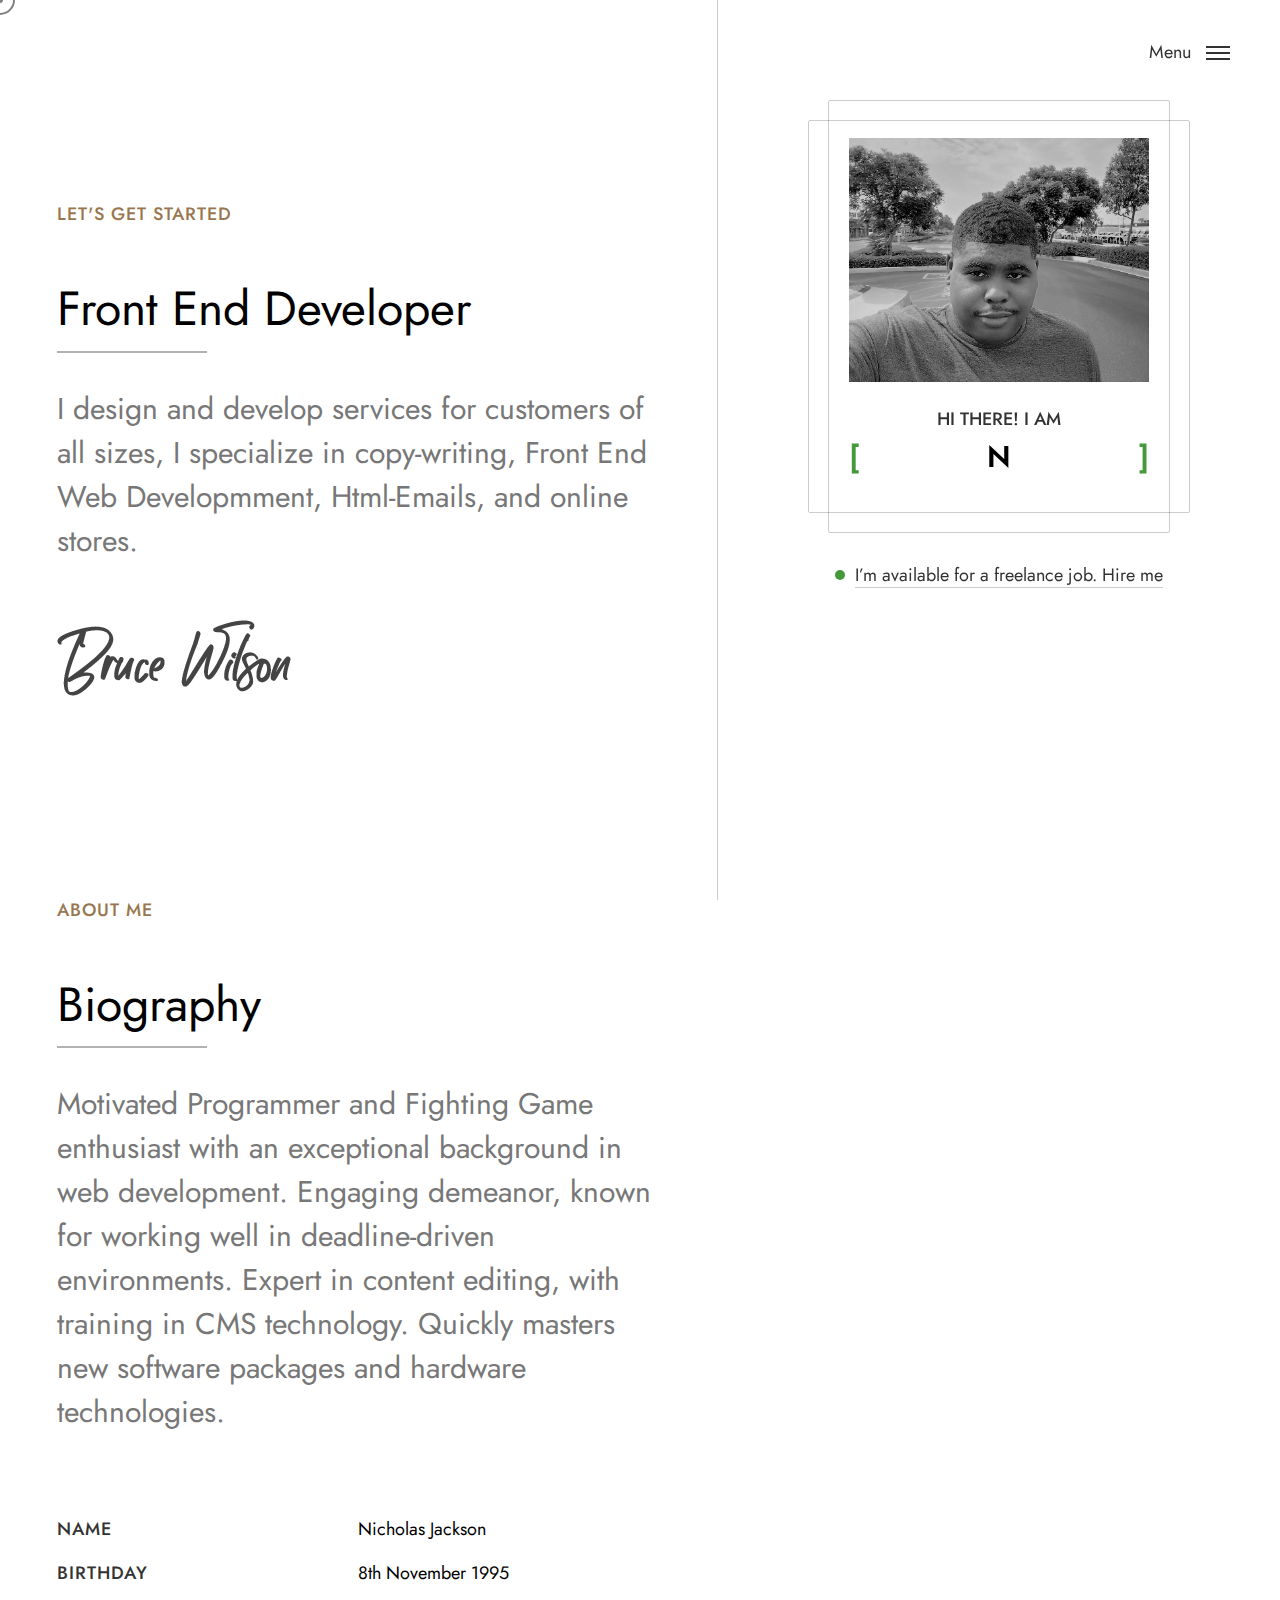
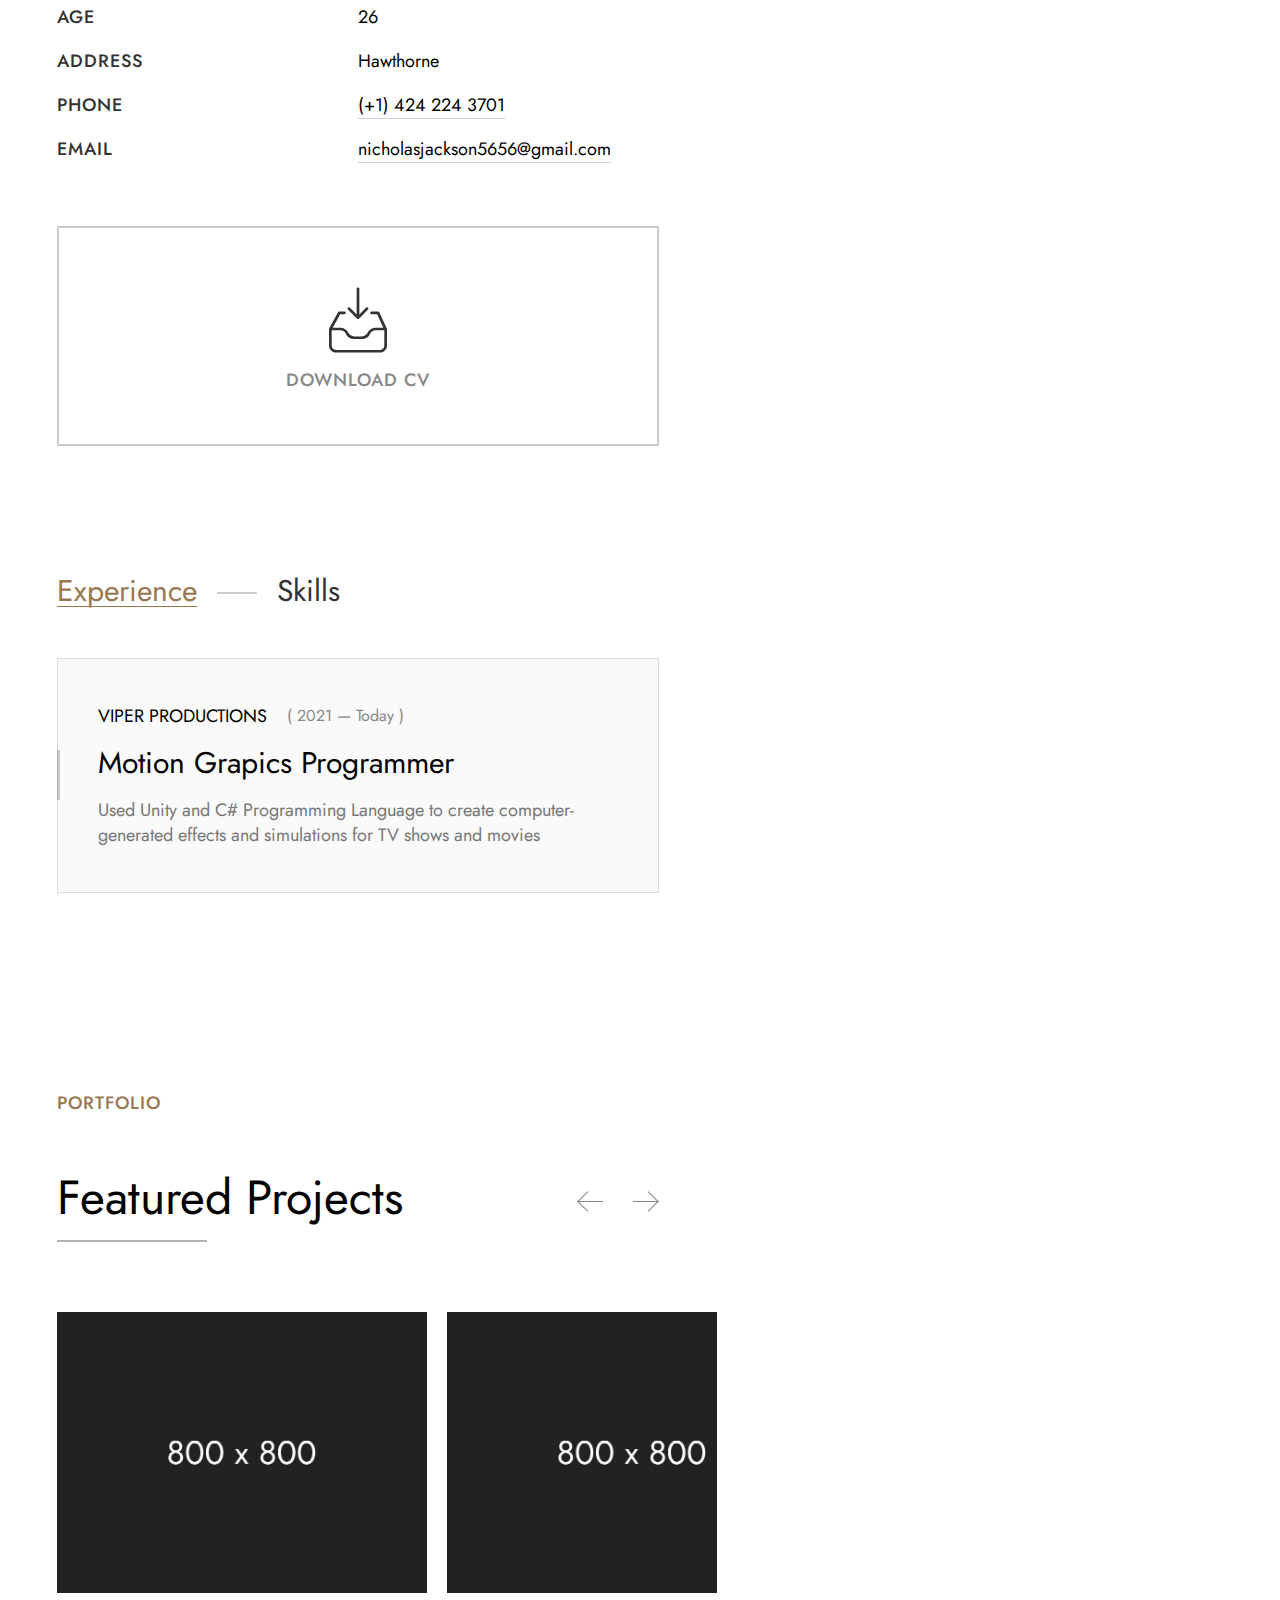
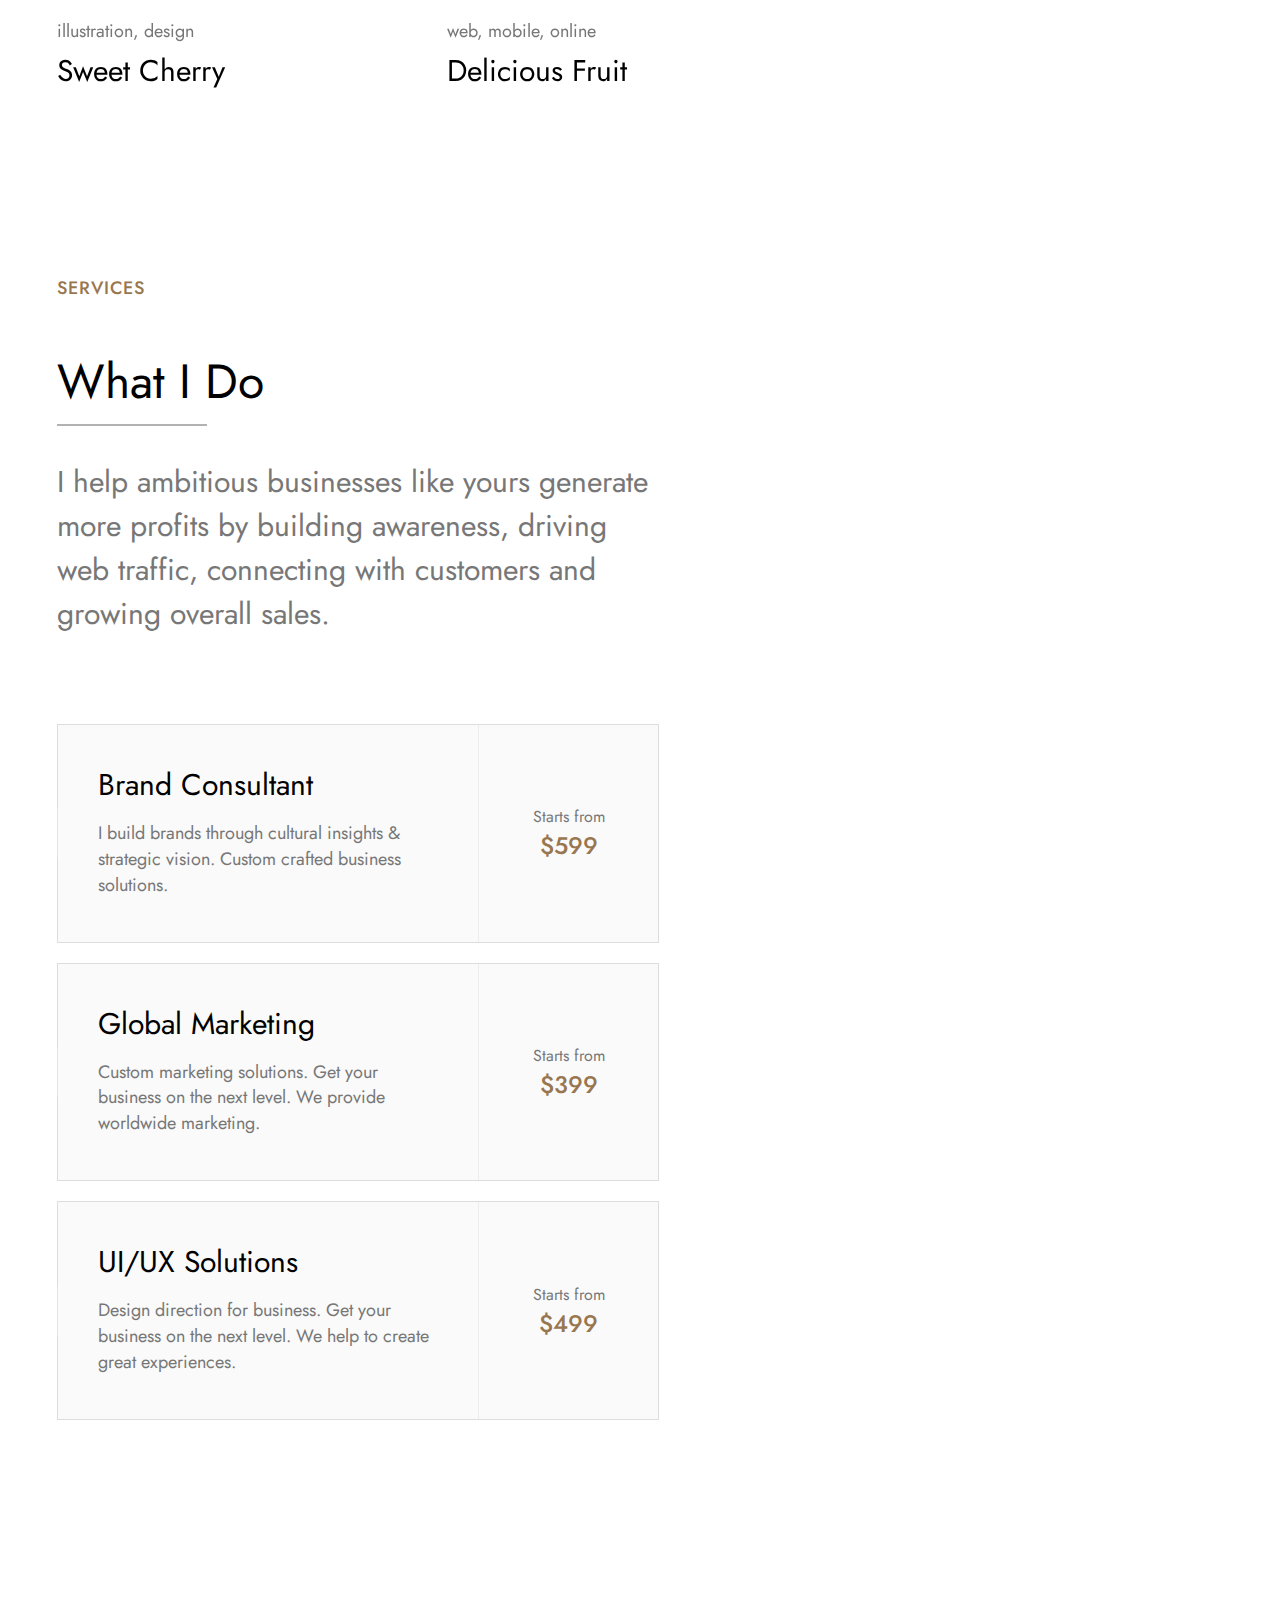
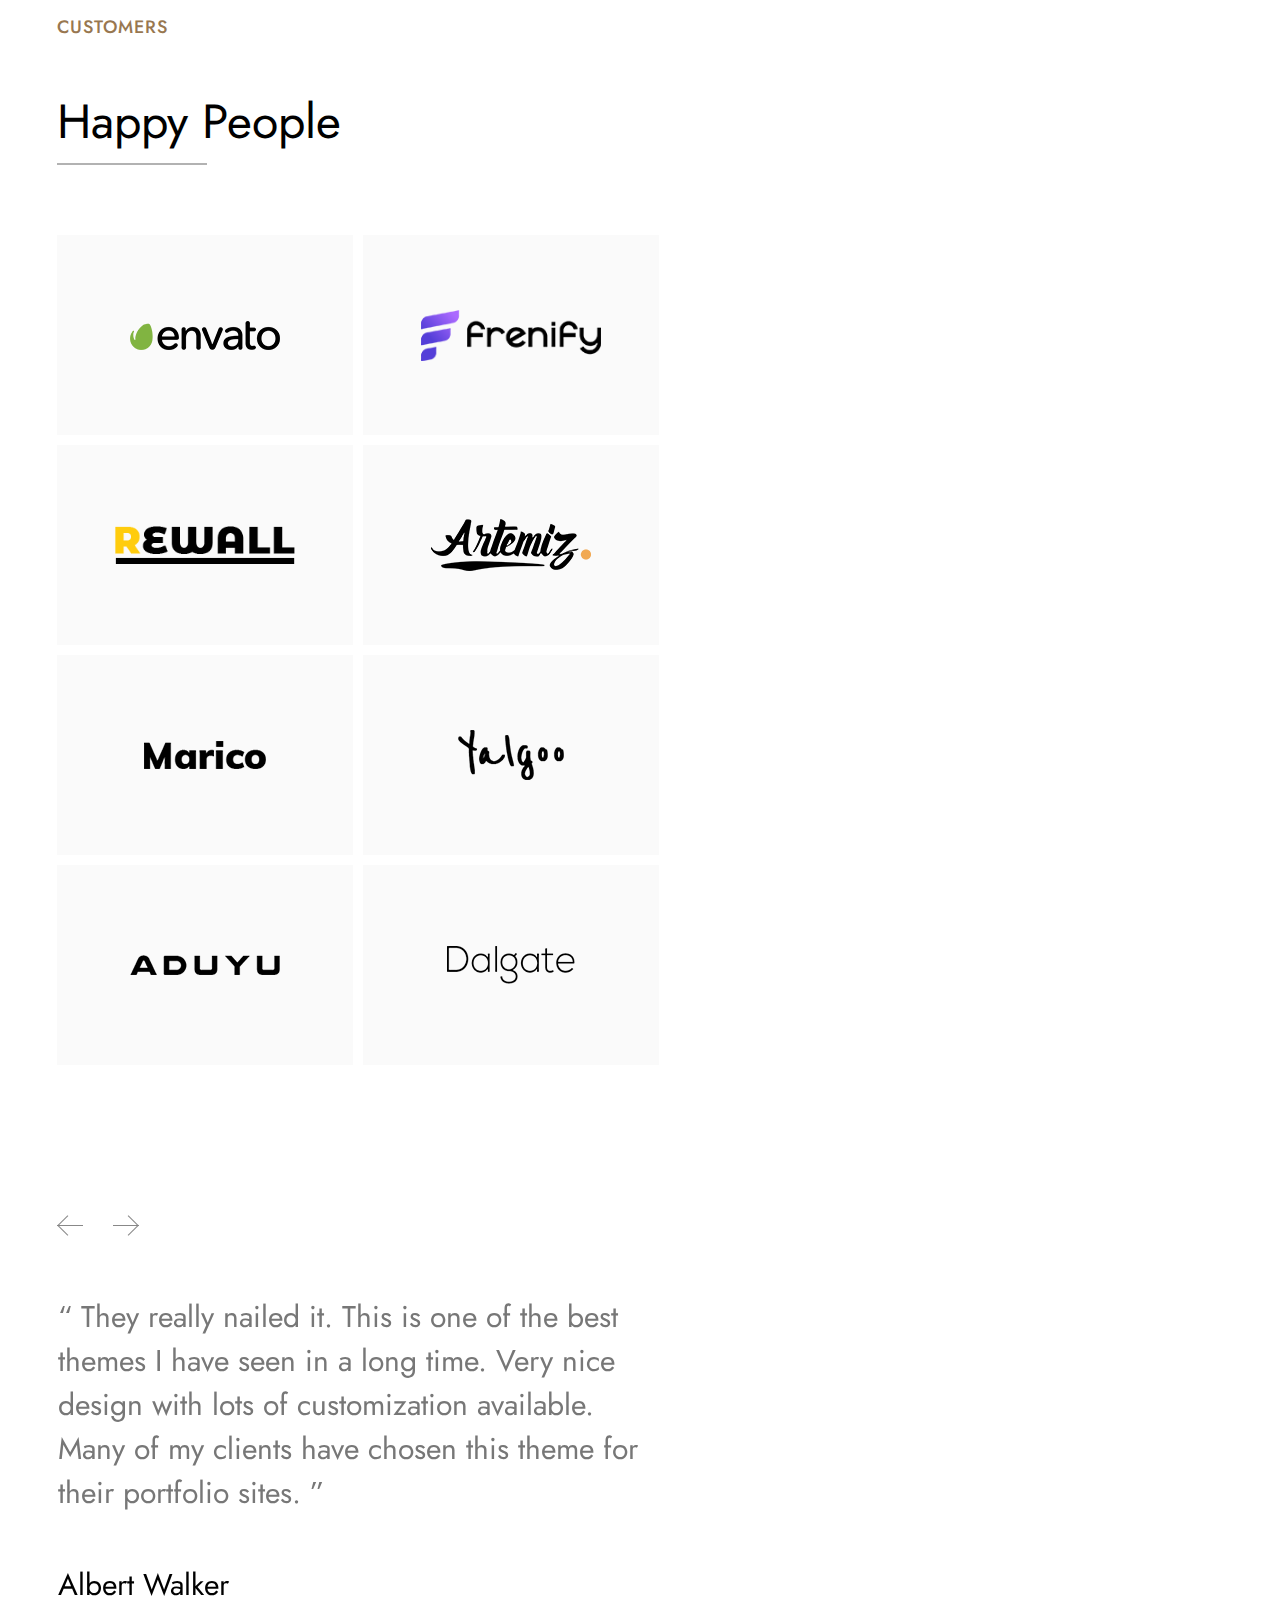
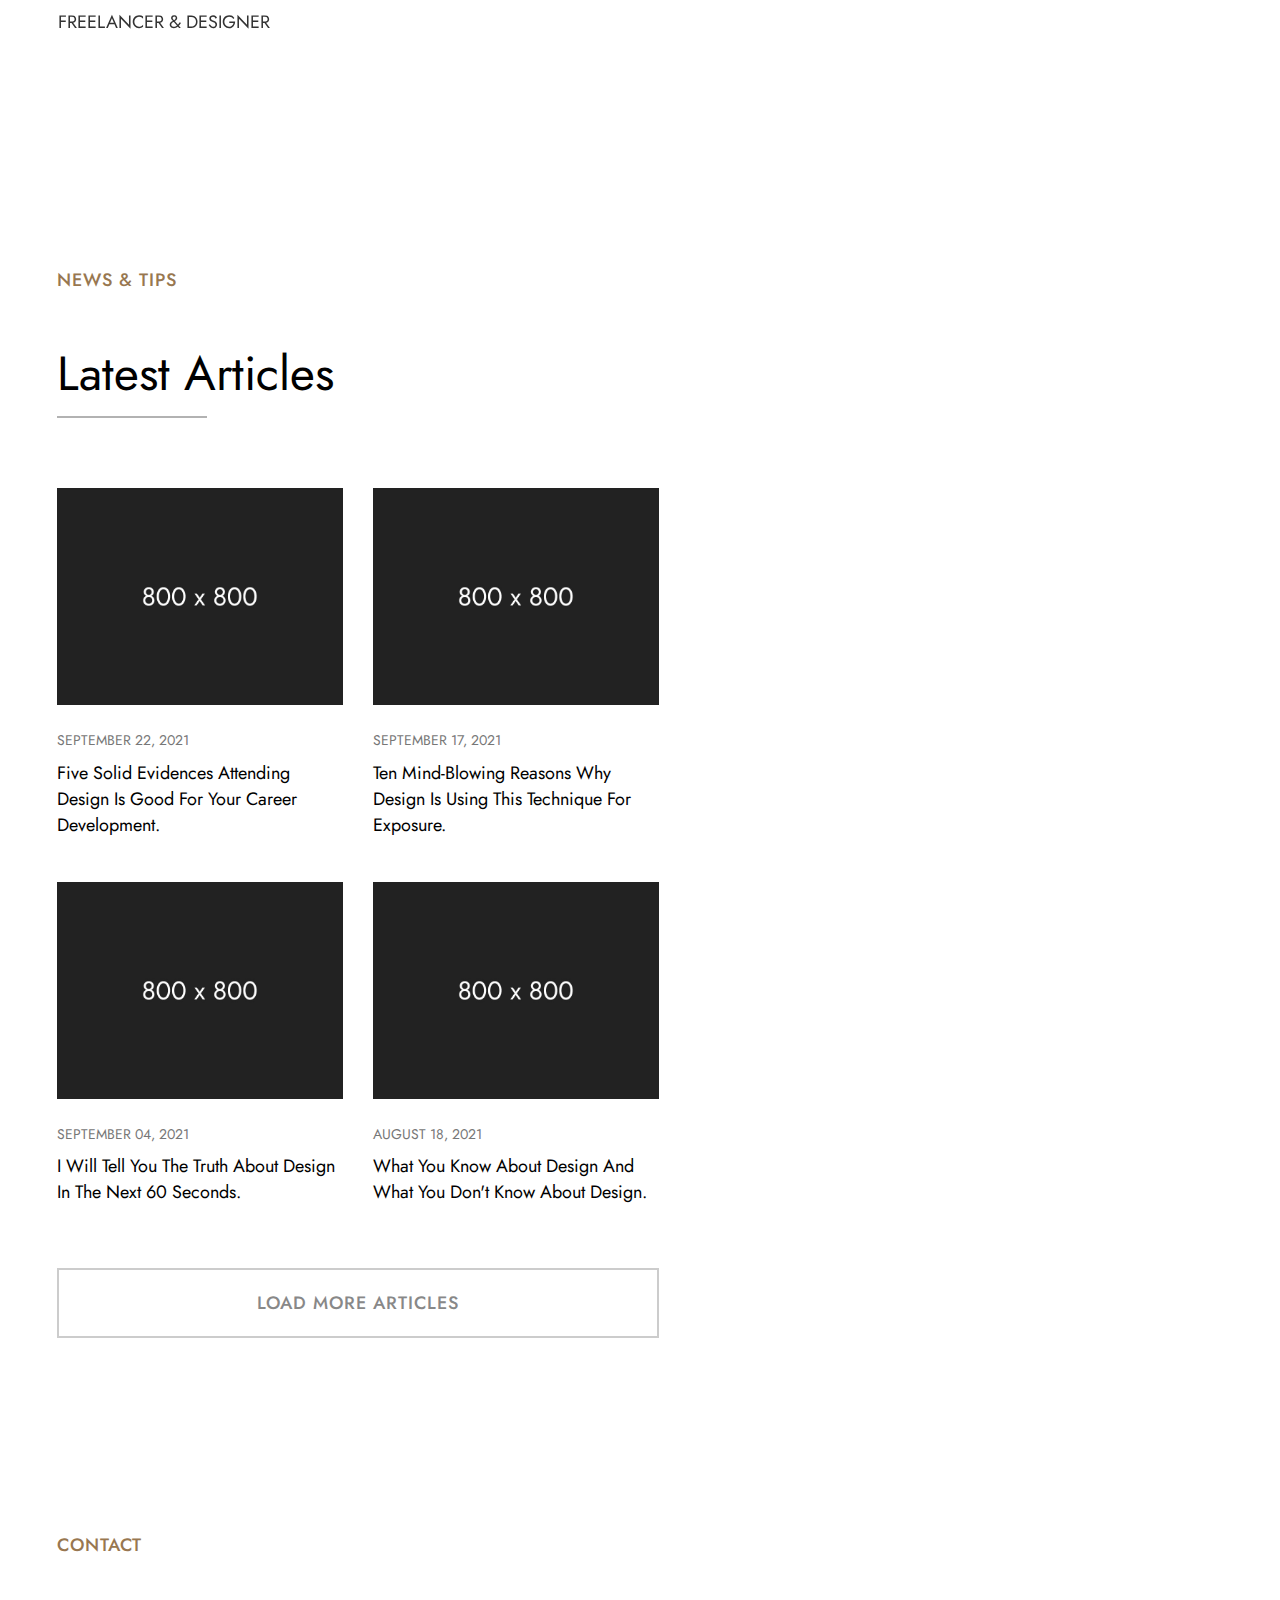
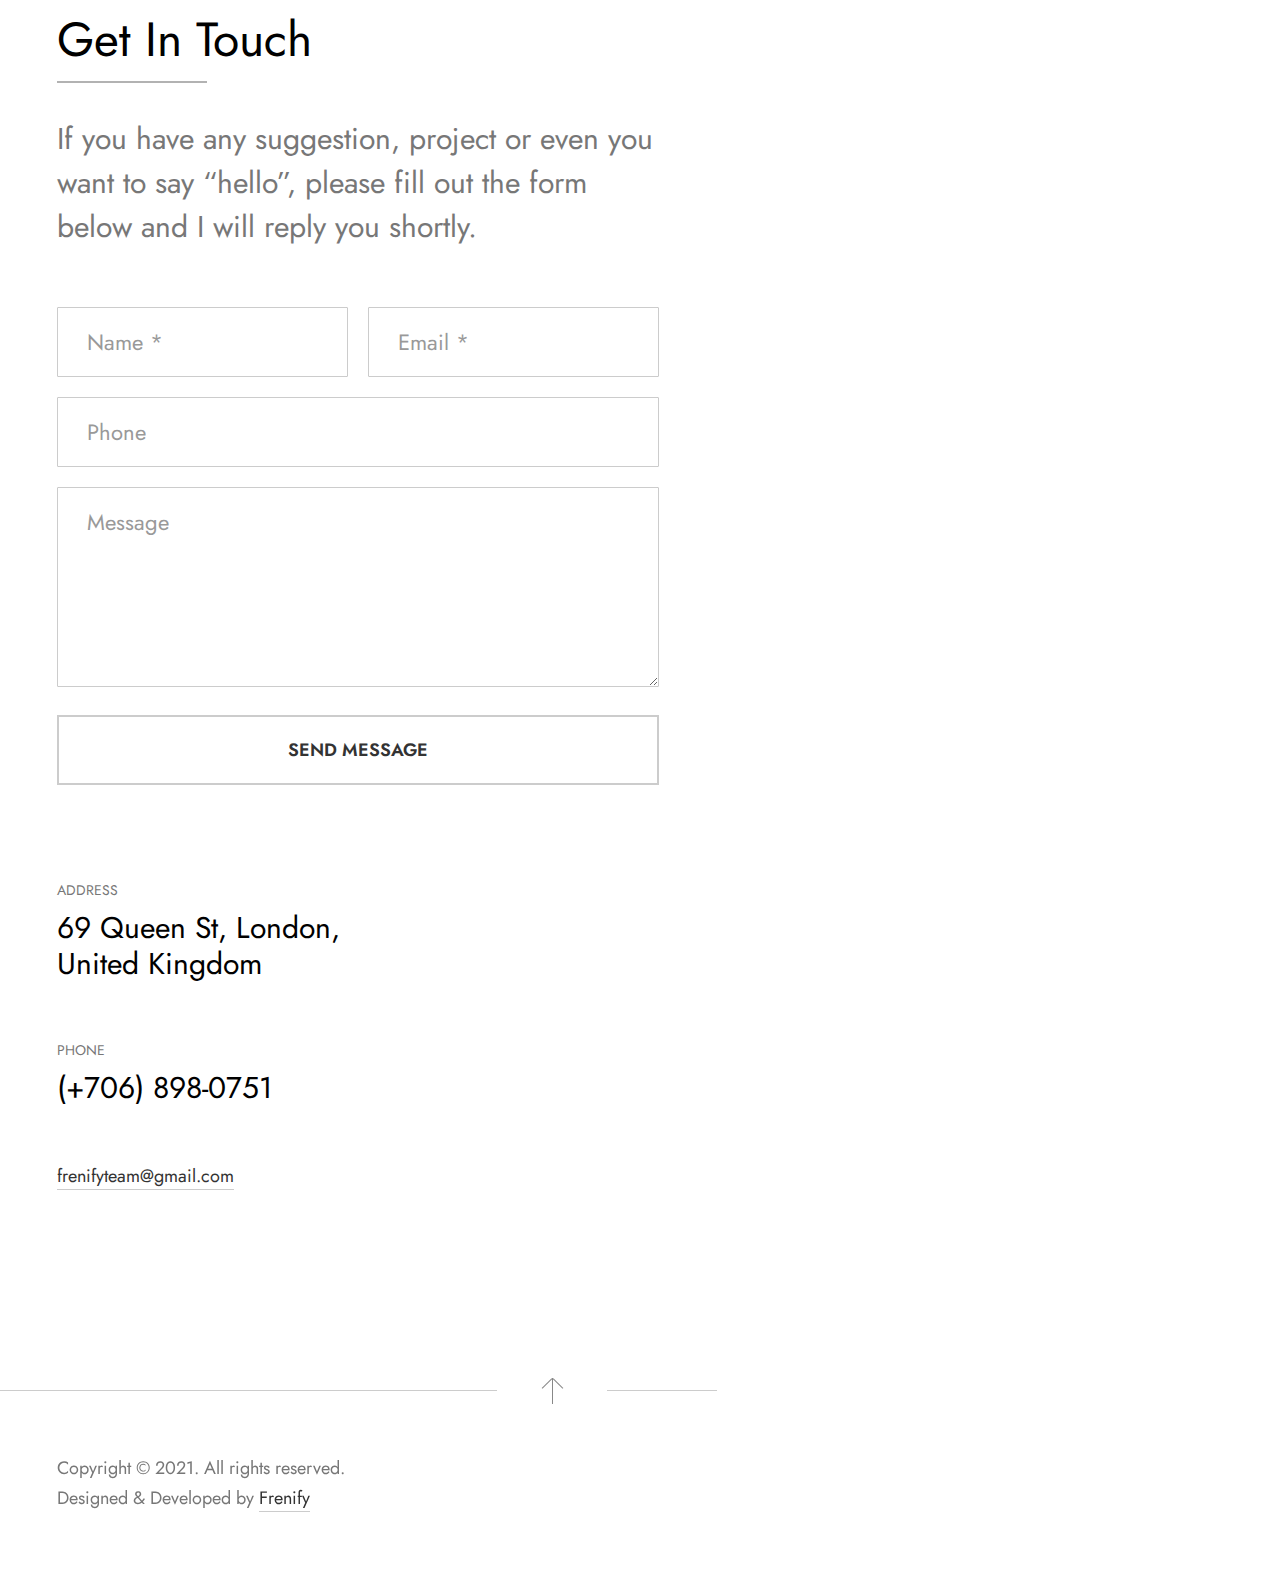
==== commit 1cf256eb: "basic changes, need to go figure out how to display images like how I want" ====
--- a/index-light.html
+++ b/index-light.html
@@ -13,7 +13,7 @@
 
 <meta name="viewport" content="width=device-width, initial-scale=1, maximum-scale=1">
 
-<title>Resumo | Personal Portfolio HTML5 &amp; CSS3 Template</title>
+<title>Nicholas Jackson</title>
 
 <!-- Google Fonts -->
 <link rel="preconnect" href="https://fonts.googleapis.com">
@@ -78,10 +78,10 @@
 
 							<!-- Main Title -->
 							<div class="resumo_fn_main_title">
-								<h3 class="subtitle">Introduction</h3>
-								<h3 class="title">UI/UX Designer</h3>
-								<p class="desc">I design and develop services for customers of all sizes, specializing in creating stylish, modern websites, web services and online stores.</p>
-								<img src="img/signature.png" alt="">
+								<h3 class="subtitle">Let's Get Started</h3>
+								<h3 class="title">Front End Developer</h3>
+								<p class="desc">I design and develop services for customers of all sizes, I specialize in copy-writing, Front End Web Developmment, Html-Emails, and online stores.</p>
+								<img src="img/signature.png" alt="signature">
 							</div>
 							<!-- /Main Title -->
 
@@ -100,7 +100,7 @@
 							<div class="resumo_fn_main_title">
 								<h3 class="subtitle">About Me</h3>
 								<h3 class="title">Biography</h3>
-								<p class="desc">I'm a Freelancer Front-end Developer with over 12 years of experience. I'm from San Francisco. I code and create web elements for amazing people around the world. I like work with new people. New people are new experiences.</p>
+								<p class="desc">Motivated Programmer and Fighting Game enthusiast with an exceptional background in web development. Engaging demeanor, known for working well in deadline-driven environments. Expert in content editing, with training in CMS technology. Quickly masters new software packages and hardware technologies.</p>
 							</div>
 							<!-- /Main Title -->
 
@@ -110,35 +110,32 @@
 									<table>
 										<tr>
 											<th>Name</th>
-											<th>Bruce Wilson</th>
+											<th>Nicholas Jackson</th>
 										</tr>
 										<tr>
 											<th>Birthday</th>
-											<th>4th April 1990</th>
+											<th>8th November 1995</th>
 										</tr>
 										<tr>
 											<th>Age</th>
-											<th>31 years</th>
+											<th>26</th>
 										</tr>
 										<tr>
 											<th>Address</th>
-											<th>San Francisco</th>
+											<th>Hawthorne</th>
 										</tr>
 										<tr>
 											<th>Phone</th>
-											<th><a href="tel:+3846923442364">(+38) 469 2344 2364</a></th>
+											<th><a href="tel:+3846923442364">(+1) 424 224 3701</a></th>
 										</tr>
 										<tr>
 											<th>Email</th>
-											<th><a href="mailto:frenifyteam@gmail.com">frenifyteam@gmail.com</a></th>
-										</tr>
-										<tr>
-											<th>Skype</th>
-											<th><a href="skype:brucewilson.90">brucewilson.90</a></th>
+											<th><a href="mailto:frenifyteam@gmail.com">nicholasjackson5656@gmail.com</a></th>
 										</tr>
 									</table>
 								</div>
 								<div class="about_right">
+									<!-- TODO put updated CV here -->
 									<!-- Download CV Button -->
 									<div class="resumo_fn_cv_btn">
 										<a href="img/cv.jpg" download>
@@ -162,7 +159,7 @@
 								<div class="tab_header">
 									<ul>
 										<li class="active"><a href="#tab1">Experience</a></li>
-										<li><a href="#tab2">Education</a></li>
+										<!-- <li><a href="#tab2">Education</a></li> -->
 										<li><a href="#tab3">Skills</a></li>
 									</ul>
 								</div>
@@ -180,13 +177,14 @@
 												<li>
 													<div class="item">
 														<div class="item_top">
-															<h5>Frenify  LLC</h5>
-															<span>( 2018 — Today )</span>
+															<h5>Viper Productions</h5>
+															<span>( 2021 — Today )</span>
 														</div>
-														<h3>Sr. Front-end Engineer</h3>
-														<p>Adipisicing Lorem ipsum dolor sit amet, consectetur elit, sed do eiusmod tempor incididunt ut labore et dolore magna aliqua. </p>
+														<h3>Motion Grapics Programmer</h3>
+														<p>Used Unity and C# Programming Language to create computer-generated effects and simulations for TV shows and movies</p>
 													</div>
-												</li>
+												</li> 
+												<!--  
 												<li>
 													<div class="item">
 														<div class="item_top">
@@ -206,24 +204,26 @@
 														<h3>Graphic Designer</h3>
 														<p>Adipisicing Lorem ipsum dolor sit amet, consectetur elit, sed do eiusmod tempor incididunt ut labore et dolore magna aliqua. </p>
 													</div>
-												</li>
+												</li> 
+											-->
 											</ul>
 										</div>
 										<!-- /Boxed List -->
 
 									</div>
 									<!-- /#1 tab content -->
+
 
 									<!-- #2 tab content -->
 									<div id="tab2" class="tab_item">
 
-										<!-- Boxed List -->
+										<!-- Boxed List 
 										<div class="resumo_fn_boxed_list">
 											<ul>
 												<li>
 													<div class="item">
 														<div class="item_top">
-															<h5>Frenify University</h5>
+															<h5>El Camino College</h5>
 															<span>( 2014 — 2017 )</span>
 														</div>
 														<h3>Computer Science</h3>
@@ -251,11 +251,13 @@
 													</div>
 												</li>
 											</ul>
-										</div>
+										</div> 
+									-->
 										<!-- /Boxed List -->
 
 									</div>
-									<!-- /#2 tab content -->
+									<!-- /#2 tab content --> 
+
 
 									<!-- #3 tab content -->
 									<div id="tab3" class="tab_item">
@@ -263,7 +265,7 @@
 										<!-- Progress Bar -->
 										<div class="resumo_fn_progress_bar">
 
-											<div class="progress_item" data-value="92">
+											<div class="progress_item" data-value="80">
 												<div class="item_in">
 													<h3 class="progress_title">Adobe Photoshop</h3>
 													<span class="progress_percent"></span>
@@ -273,13 +275,13 @@
 
 											<div class="progress_item" data-value="95">
 												<div class="item_in">
-													<h3 class="progress_title">HTML5 &amp; CSS3</h3>
+													<h3 class="progress_title">HTML5, CSS3 &amp; Javascript </h3>
 													<span class="progress_percent"></span>
 													<div class="bg_wrap"><div class="progress_bg"></div></div>
 												</div>
 											</div>
 
-											<div class="progress_item" data-value="80">
+											<div class="progress_item" data-value="85">
 												<div class="item_in">
 													<h3 class="progress_title">WordPress</h3>
 													<span class="progress_percent"></span>
@@ -289,19 +291,23 @@
 
 											<div class="progress_item" data-value="85">
 												<div class="item_in">
-													<h3 class="progress_title">Adobe Illustrator</h3>
+													<h3 class="progress_title">Shopify</h3>
 													<span class="progress_percent"></span>
 													<div class="bg_wrap"><div class="progress_bg"></div></div>
 												</div>
 											</div>
+											<div class="progress_item" data-value="95">
+												<div class="item_in">
+													<h3 class="progress_title">Content Writing</h3>
+													<span class="progress_percent"></span>
+													<div class="bg_wrap"><div class="progress_bg"></div></div>
+												</div>
+											</div>
 
 										</div>
 										<!-- /Progress Bar -->
 
-										<!-- Description -->
-										<div class="resumo_fn_desc">
-											<p>A freelance creative designer with a love for minimal design, clean typography and well-written code, located in San Francisco. Provide high quality and cost effective offshore web and software development services. Wide range of web and software development services across the world.</p>
-										</div>
+
 
 									</div>
 									<!-- /#2 tab content -->
@@ -885,17 +891,17 @@
 					<div class="border1"></div><div class="border2"></div>
 
 					<div class="img_holder">
-						<img src="img/thumb/square.jpg" alt="">
-						<div class="abs_img" data-bg-img="img/right.jpg"></div>
+						<img src="/img/Selfie.jpg" alt="">
+						<div class="abs_img" data-bg-img="/img/Selfie.jpg"></div>
 					</div>
 					<div class="title_holder">
 						<h5>Hi There! I am</h5>
 						<h3>
 							<span class="animated_title">
-								<span class="title_in">Bruce Wilson</span>
+								<span class="title_in">Nicholas Jackson</span>
 								<span class="title_in">Web Developer</span>
-								<span class="title_in">Freelancer</span>
-								<span class="title_in">Photographer</span>
+								<span class="title_in">Content Editor</span>
+								<span class="title_in">HTML Email Developer</span>
 							</span>
 						</h3>
 					</div>
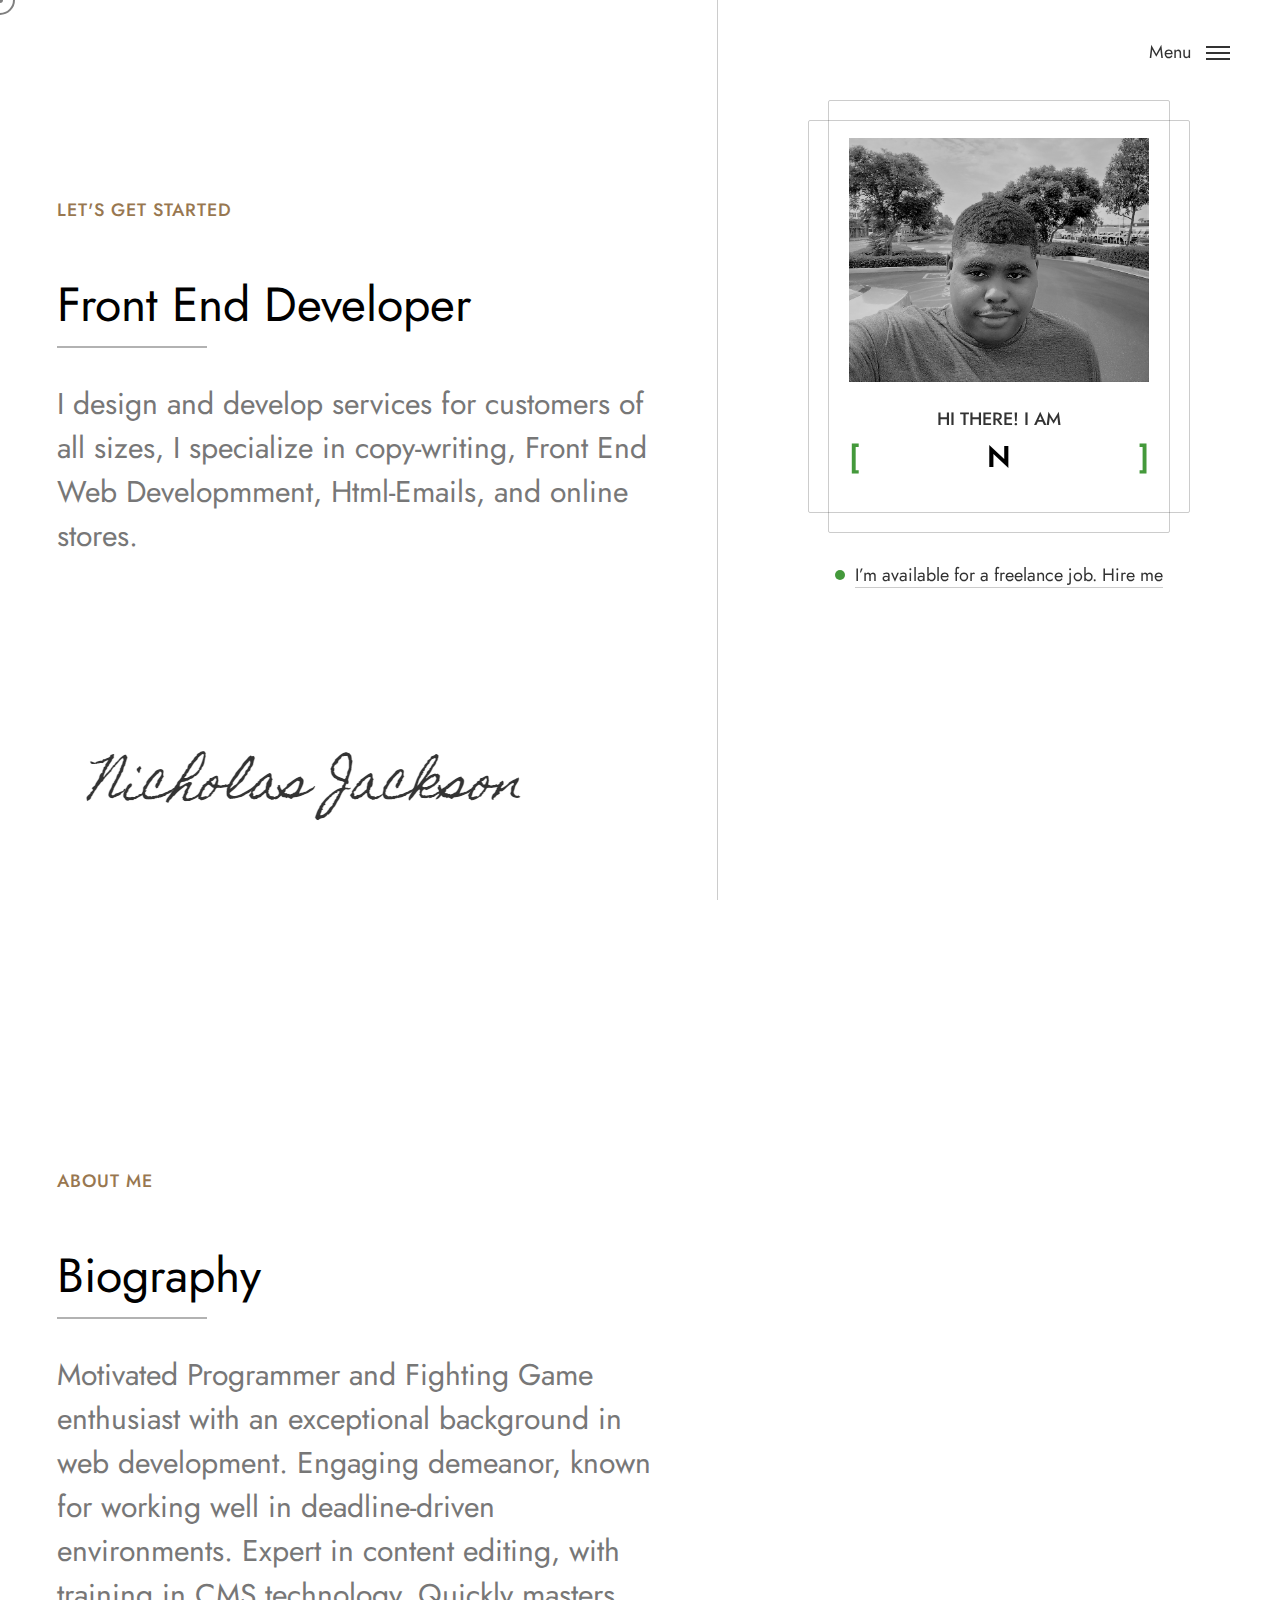
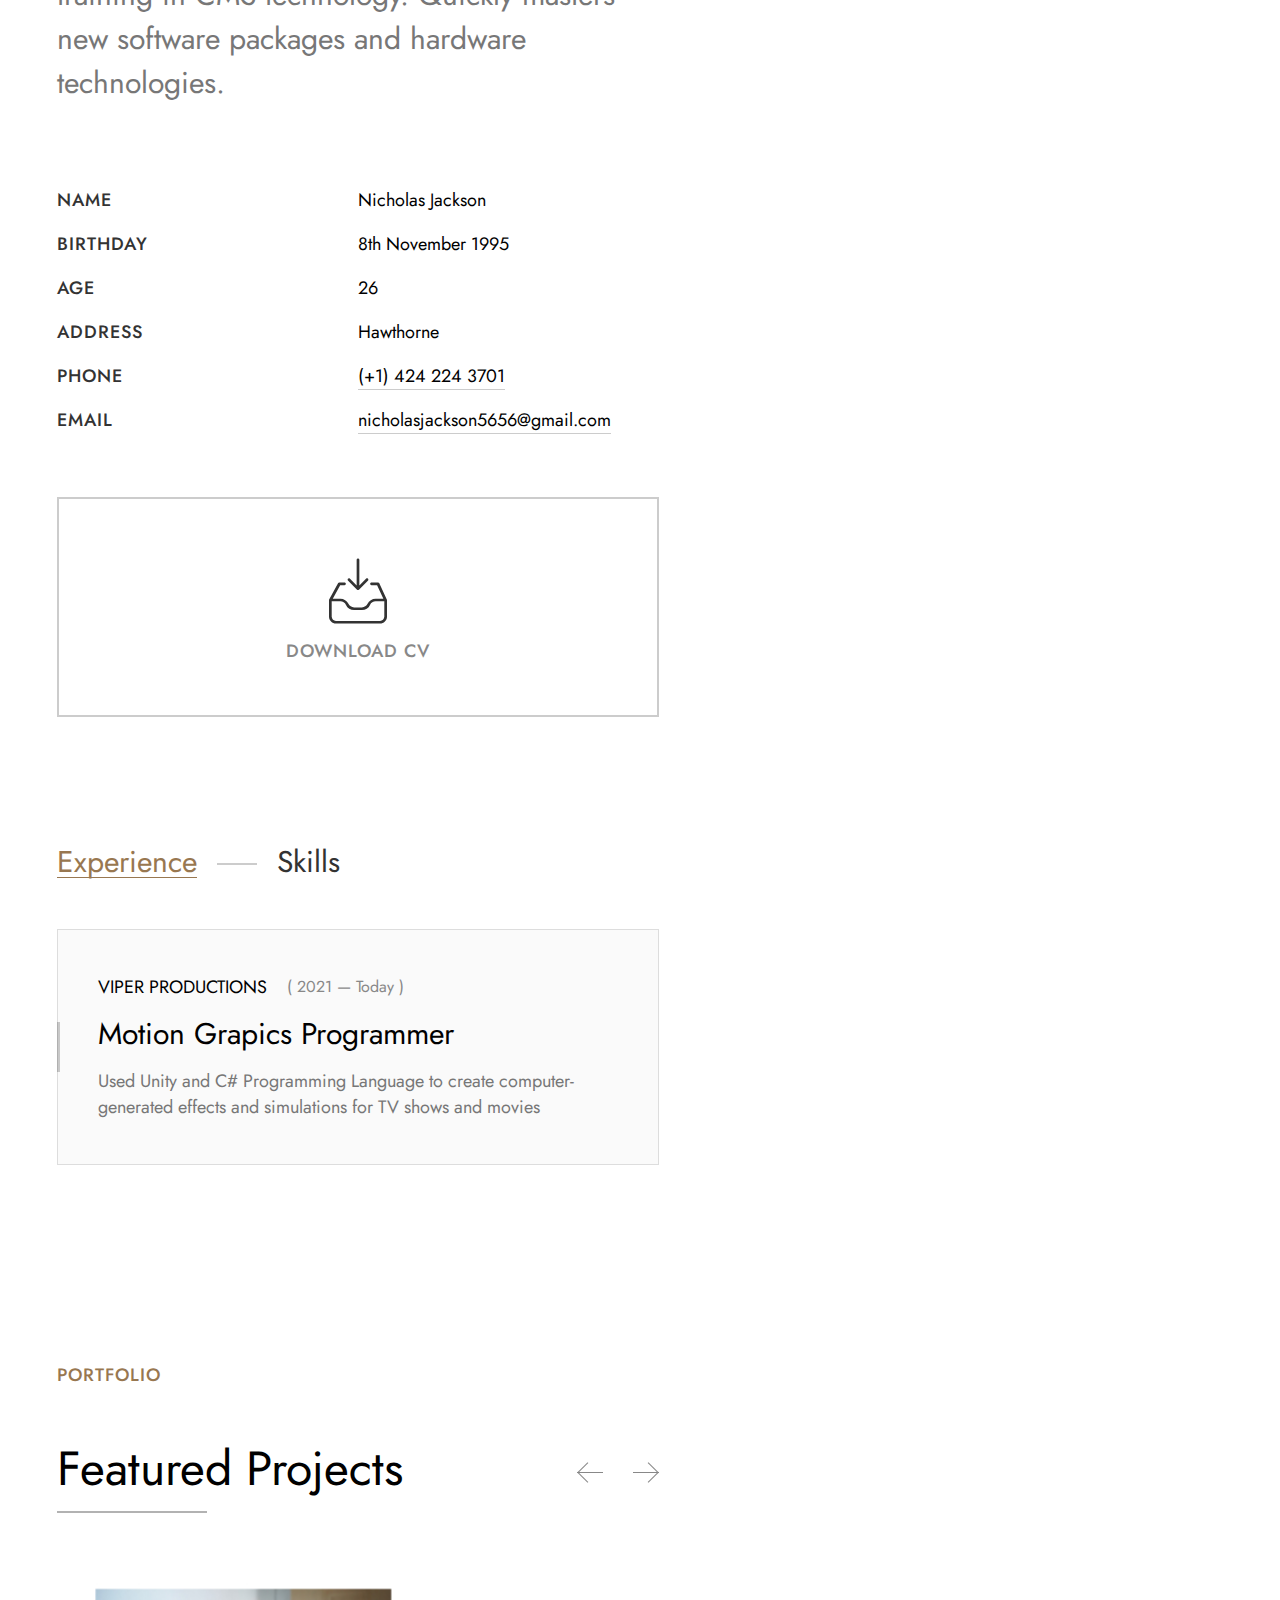
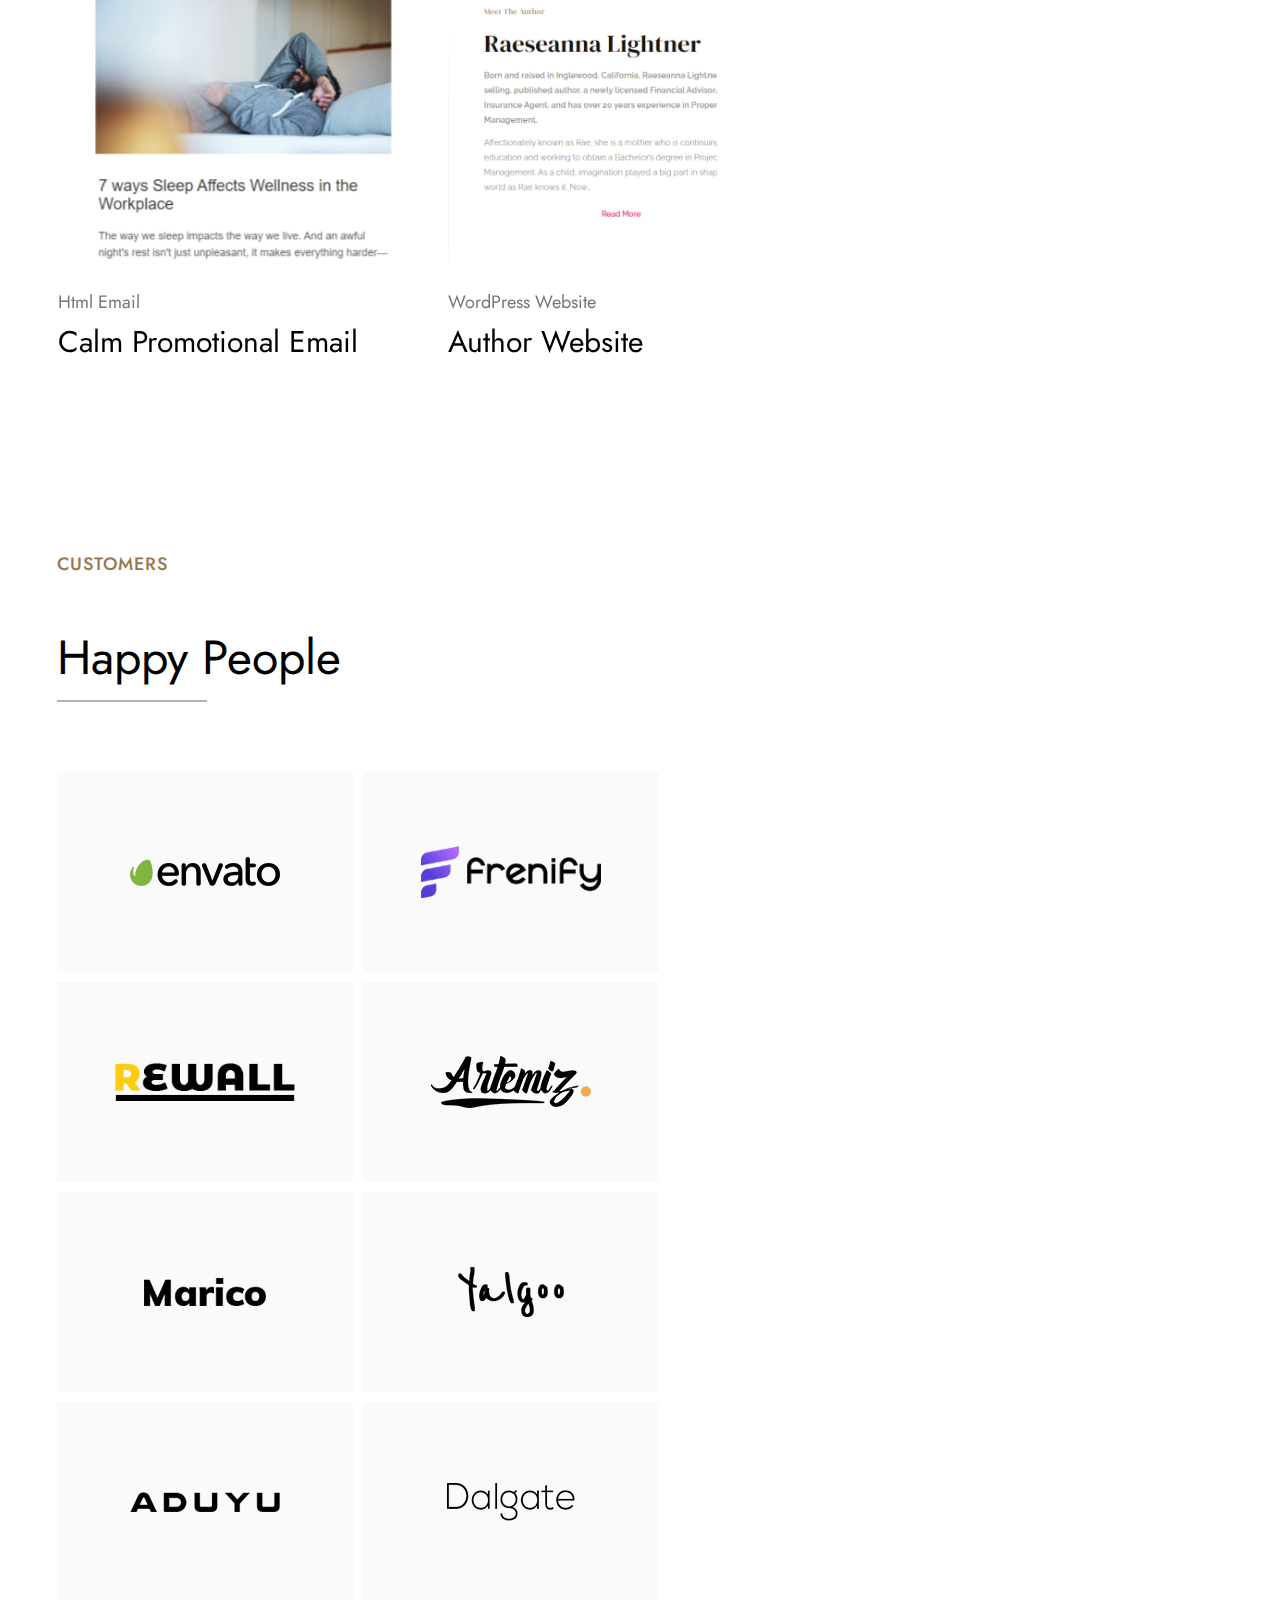
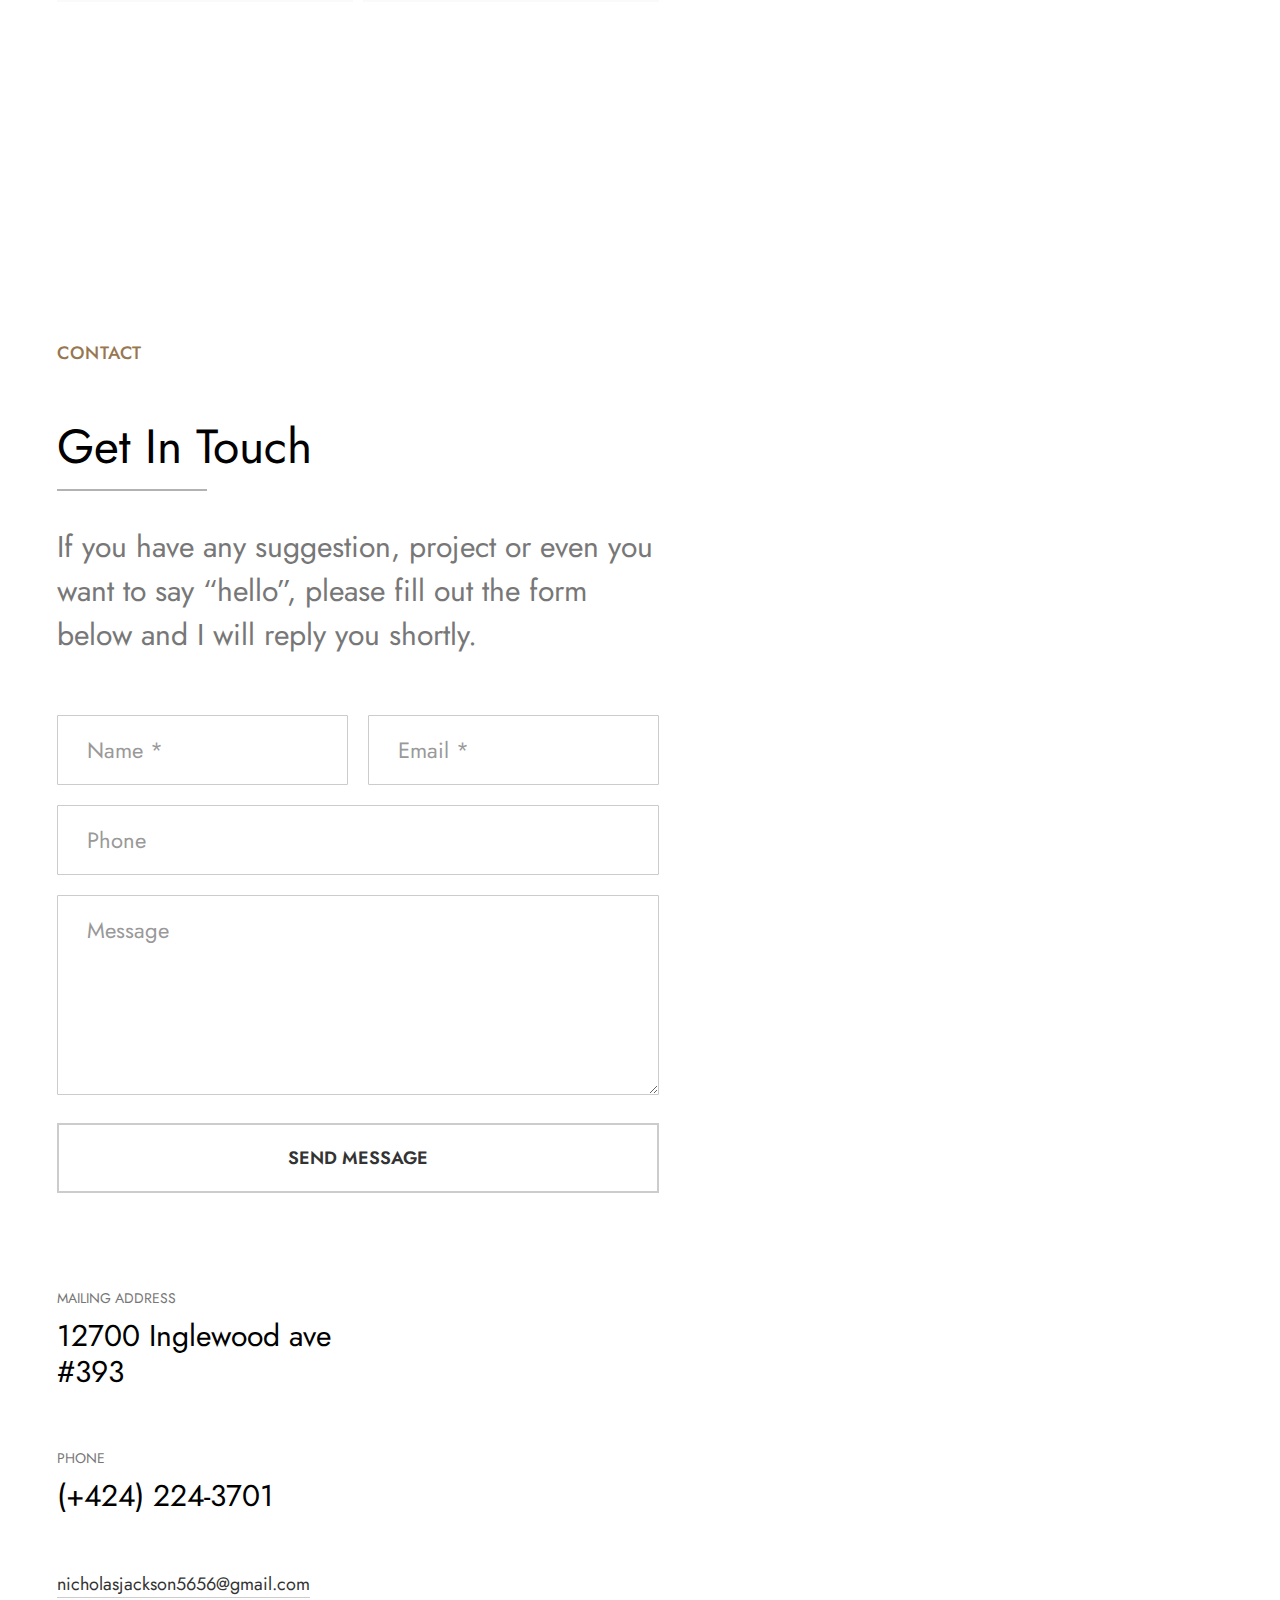
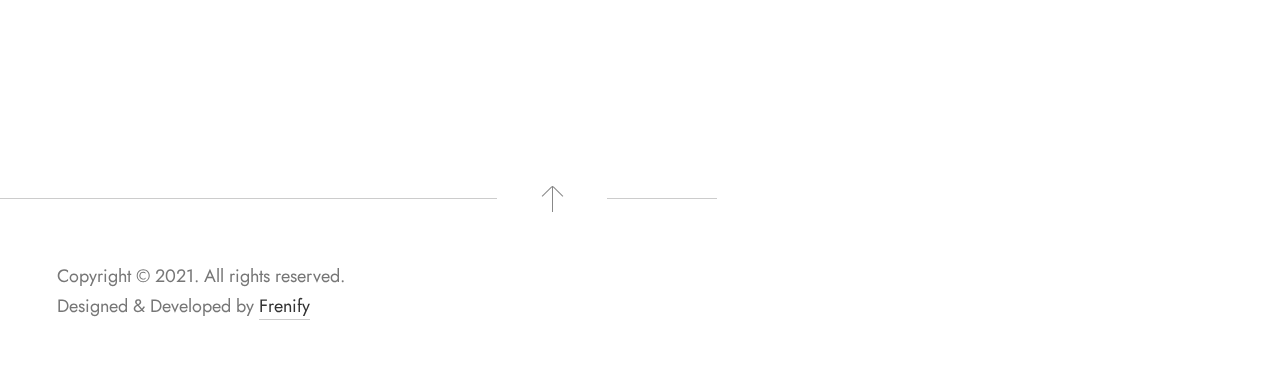
==== commit ec005e65: "added thumbnails" ====
--- a/index-light.html
+++ b/index-light.html
@@ -81,7 +81,8 @@
 								<h3 class="subtitle">Let's Get Started</h3>
 								<h3 class="title">Front End Developer</h3>
 								<p class="desc">I design and develop services for customers of all sizes, I specialize in copy-writing, Front End Web Developmment, Html-Emails, and online stores.</p>
-								<img src="img/signature.png" alt="signature">
+								<!-- <img src="img/signature.png" alt="signature">  -->
+								<img src="img/Nicholas_Jackson_cocosign.jpg.png" alt="signature">
 							</div>
 							<!-- /Main Title -->
 
@@ -349,109 +350,102 @@
 							<div class="owl-carousel modal_items" data-from="portfolio" data-count="5">
 								<div class="item modal_item" data-index="1">
 									<div class="img_holder">
-										<img src="img/thumb/square.jpg" alt="">
-										<div class="abs_img" data-bg-img="img/portfolio/1.jpg"></div>
+										<!-- <img src="img/thumb/square.jpg" alt=""> -->
+										<img src="img/portfolio/thumbnail-first.jpg" alt="" >
+										<!-- <div class="abs_img" data-bg-img="img/portfolio/1.jpg"></div> -->
+										<div class="abs_img"  data-bg-img="img/portfolio/thumbnail-first.jpg"></div>
 									</div>
 									<div class="title_holder">
-										<p>illustration, design</p>
-										<h3><a href="#">Sweet Cherry</a></h3>
+										<p>Html Email</p>
+										<h3><a href="#">Calm Promotional Email</a></h3>
 									</div>
 									<div class="fn__hidden">
-										<p class="fn__cat">illustration, design</p>
-										<h3 class="fn__title">Sweet Cherry</h3>
+										<p class="fn__cat">Html Email</p>
+										<h3 class="fn__title">Calm Promotional Email</h3>
 										<div class="img_holder">
-											<img src="img/thumb/square.jpg" alt="">
-											<div class="abs_img" data-bg-img="img/portfolio/1.jpg"></div>
+											<!-- <img src="img/thumb/square.jpg" alt=""> -->
+											<img src="img/portfolio/thumbnail-first.jpg" alt="">
+											<!-- <div class="abs_img" data-bg-img="img/portfolio/1.jpg"></div> -->
+											<div class="abs_img" data-bg-img="img/portfolio/thumbnail-first.jpg"></div>
+										</div>
+										<p class="fn__desc"><a href="https://calmemail.netlify.app/">calmemail.netlify.app</a></p>
+										<p class="fn__desc">Sed ornare tellus a odio bibendum, at tristique sapien malesuada. Proin sagittis maximus accumsan. Class aptent taciti sociosqu ad litora torquent per conubia nostra, per inceptos himenaeos. Lorem ipsum dolor sit amet, consectetur adipiscing elit. Quisque gravida quam sit amet elit varius tempor. Pellentesque purus eros, blandit eu mollis vel, commodo eget orci. Proin vel hendrerit ex. Vivamus ut ex at nunc consectetur efficitur ut quis est. Proin posuere orci eget vulputate fringilla. Curabitur placerat massa eget efficitur cursus. Sed sollicitudin rhoncus blandit. Nam accumsan vestibulum enim. Sed rutrum eu leo pellentesque lobortis. Integer ornare fringilla arcu, eu mattis risus convallis in.</p>
+										</div>
+								</div>
+								<div class="item modal_item" data-index="2">
+									<div class="img_holder">
+										<!-- <img src="img/thumb/square.jpg" alt=""> -->
+										<img src="img/portfolio/Rae_thumb.jpg" alt="">
+										<!-- <div class="abs_img" data-bg-img="img/portfolio/2.jpg"></div> -->
+										<div class="abs_img" data-bg-img="img/portfolio/Rae_thumb.jpg"></div>
+									</div>
+									<div class="title_holder">
+										<p>WordPress Website</p>
+										<h3><a href="#">Author Website</a></h3>
+									</div>
+									<div class="fn__hidden">
+										<p class="fn__cat">WordPress Website</p>
+										<h3 class="fn__title">Author Website</h3>
+										<div class="img_holder">
+											<!-- <img src="img/thumb/square.jpg" alt=""> -->
+											<img src="img/portfolio/Rae_thumb.jpg" alt="">
+											<!-- <div class="abs_img" data-bg-img="img/portfolio/2.jpg"></div> -->
+											<div class="abs_img" data-bg-img="img/portfolio/Rae_thumb.jpg"></div>
 										</div>
 										<p class="fn__desc">Sed ornare tellus a odio bibendum, at tristique sapien malesuada. Proin sagittis maximus accumsan. Class aptent taciti sociosqu ad litora torquent per conubia nostra, per inceptos himenaeos. Lorem ipsum dolor sit amet, consectetur adipiscing elit. Quisque gravida quam sit amet elit varius tempor. Pellentesque purus eros, blandit eu mollis vel, commodo eget orci. Proin vel hendrerit ex. Vivamus ut ex at nunc consectetur efficitur ut quis est. Proin posuere orci eget vulputate fringilla. Curabitur placerat massa eget efficitur cursus. Sed sollicitudin rhoncus blandit. Nam accumsan vestibulum enim. Sed rutrum eu leo pellentesque lobortis. Integer ornare fringilla arcu, eu mattis risus convallis in.</p>
 										<p class="fn__desc">Quisque dui metus, eleifend at enim ac, imperdiet sagittis dolor. Vestibulum ipsum quam, feugiat non velit sit amet, pulvinar varius nisl. Mauris tristique, ipsum sit amet lacinia congue, mauris magna tempus nibh, in mollis eros enim a tortor. Morbi enim arcu, tristique vitae mi nec, hendrerit pharetra metus. Phasellus id feugiat purus. In vel elit eu lacus ultrices feugiat. Etiam at aliquet mi. Nunc sit amet libero sit amet lectus pellentesque sagittis. Curabitur blandit ante quis erat dapibus viverra. Maecenas consequat pulvinar pulvinar. Donec in aliquam arcu. Donec eu laoreet dolor. Ut nisi lectus, pulvinar ac mattis quis, pretium ac nulla. Morbi sed ligula ultrices, ornare mauris id, auctor arcu. Sed pellentesque ex sed erat faucibus, ultrices vehicula ex dapibus. Aenean venenatis metus eros, vel faucibus lorem porttitor eu.</p>
 										<p class="fn__desc">Sed porttitor augue erat, vitae convallis odio viverra id. In nec finibus elit. Nullam ac sodales nunc, vel sagittis elit. Ut condimentum ex ipsum, eu ornare odio aliquam eu. Ut iaculis eros quam, eu bibendum tellus convallis quis. Donec sapien risus, consequat ut magna nec, interdum porta nisl. Vivamus pulvinar hendrerit finibus. Nunc molestie lacinia risus, id mattis nunc euismod ac. Nam eu orci felis. Quisque ut elementum quam. Vivamus pulvinar nisi nunc, ut faucibus turpis tincidunt eget. Fusce nec ex quis odio laoreet consequat. Duis faucibus metus id feugiat sodales. Sed eu ligula eget quam ultricies tincidunt. Morbi sodales nunc ultrices justo pellentesque, ac mattis mi sagittis. Morbi ut consectetur neque.</p>
 									</div>
 								</div>
-								<div class="item modal_item" data-index="2">
+								<div class="item modal_item" data-index="3">
 									<div class="img_holder">
-										<img src="img/thumb/square.jpg" alt="">
-										<div class="abs_img" data-bg-img="img/portfolio/2.jpg"></div>
+										<!-- <img src="img/thumb/square.jpg" alt=""> -->
+										<img src="img/portfolio/thumbnail-arc.PNG" alt="">
+										<!-- <div class="abs_img" data-bg-img="img/portfolio/3.jpg"></div> -->
+										<div class="abs_img" data-bg-img="img/portfolio/thumbnail-arc.PNG"></div>
 									</div>
 									<div class="title_holder">
-										<p>web, mobile, online</p>
-										<h3><a href="#">Delicious Fruit</a></h3>
+										<p>Shopify Dev Site</p>
+										<h3><a href="#">ECommerce Website</a></h3>
 									</div>
 									<div class="fn__hidden">
-										<p class="fn__cat">web, mobile, online</p>
-										<h3 class="fn__title">Delicious Fruit</h3>
+										<p class="fn__cat">Shopify Dev Site</p>
+										<h3 class="fn__title">ECommerce Website</h3>
 										<div class="img_holder">
-											<img src="img/thumb/square.jpg" alt="">
-											<div class="abs_img" data-bg-img="img/portfolio/2.jpg"></div>
+											<!-- <img src="img/thumb/square.jpg" alt=""> --> 
+											<img src="img/portfolio/thumbnail-arc.PNG" alt="">
+											<!-- <div class="abs_img" data-bg-img="img/portfolio/3.jpg"></div> --> 
+											<div class="abs_img" data-bg-img="img/portfolio/thumbnail-arc.PNG"></div>
 										</div>
 										<p class="fn__desc">Sed ornare tellus a odio bibendum, at tristique sapien malesuada. Proin sagittis maximus accumsan. Class aptent taciti sociosqu ad litora torquent per conubia nostra, per inceptos himenaeos. Lorem ipsum dolor sit amet, consectetur adipiscing elit. Quisque gravida quam sit amet elit varius tempor. Pellentesque purus eros, blandit eu mollis vel, commodo eget orci. Proin vel hendrerit ex. Vivamus ut ex at nunc consectetur efficitur ut quis est. Proin posuere orci eget vulputate fringilla. Curabitur placerat massa eget efficitur cursus. Sed sollicitudin rhoncus blandit. Nam accumsan vestibulum enim. Sed rutrum eu leo pellentesque lobortis. Integer ornare fringilla arcu, eu mattis risus convallis in.</p>
 										<p class="fn__desc">Quisque dui metus, eleifend at enim ac, imperdiet sagittis dolor. Vestibulum ipsum quam, feugiat non velit sit amet, pulvinar varius nisl. Mauris tristique, ipsum sit amet lacinia congue, mauris magna tempus nibh, in mollis eros enim a tortor. Morbi enim arcu, tristique vitae mi nec, hendrerit pharetra metus. Phasellus id feugiat purus. In vel elit eu lacus ultrices feugiat. Etiam at aliquet mi. Nunc sit amet libero sit amet lectus pellentesque sagittis. Curabitur blandit ante quis erat dapibus viverra. Maecenas consequat pulvinar pulvinar. Donec in aliquam arcu. Donec eu laoreet dolor. Ut nisi lectus, pulvinar ac mattis quis, pretium ac nulla. Morbi sed ligula ultrices, ornare mauris id, auctor arcu. Sed pellentesque ex sed erat faucibus, ultrices vehicula ex dapibus. Aenean venenatis metus eros, vel faucibus lorem porttitor eu.</p>
 										<p class="fn__desc">Sed porttitor augue erat, vitae convallis odio viverra id. In nec finibus elit. Nullam ac sodales nunc, vel sagittis elit. Ut condimentum ex ipsum, eu ornare odio aliquam eu. Ut iaculis eros quam, eu bibendum tellus convallis quis. Donec sapien risus, consequat ut magna nec, interdum porta nisl. Vivamus pulvinar hendrerit finibus. Nunc molestie lacinia risus, id mattis nunc euismod ac. Nam eu orci felis. Quisque ut elementum quam. Vivamus pulvinar nisi nunc, ut faucibus turpis tincidunt eget. Fusce nec ex quis odio laoreet consequat. Duis faucibus metus id feugiat sodales. Sed eu ligula eget quam ultricies tincidunt. Morbi sodales nunc ultrices justo pellentesque, ac mattis mi sagittis. Morbi ut consectetur neque.</p>
 									</div>
 								</div>
-								<div class="item modal_item" data-index="3">
+								<div class="item modal_item" data-index="4">
 									<div class="img_holder">
-										<img src="img/thumb/square.jpg" alt="">
-										<div class="abs_img" data-bg-img="img/portfolio/3.jpg"></div>
+										<!-- <img src="img/thumb/square.jpg" alt=""> -->
+										<img src="img/portfolio//thumbnail-third.jpg" alt="">
+										<div class="abs_img" data-bg-img="img/portfolio//thumbnail-third.jpg"></div>
 									</div>
 									<div class="title_holder">
-										<p>design, vector</p>
-										<h3><a href="#">Blue Lemon</a></h3>
+										<p>Landing Page</p>
+										<h3><a href="#">Fylo Landing Page</a></h3>
 									</div>
 									<div class="fn__hidden">
-										<p class="fn__cat">design, vector</p>
-										<h3 class="fn__title">Blue Lemon</h3>
+										<p class="fn__cat">Landing Page</p>
+										<h3 class="fn__title">Fylo Landing Page</h3>
 										<div class="img_holder">
-											<img src="img/thumb/square.jpg" alt="">
-											<div class="abs_img" data-bg-img="img/portfolio/3.jpg"></div>
+											<!-- <img src="img/thumb/square.jpg" alt="">
+											<div class="abs_img" data-bg-img="img/portfolio/4.jpg"></div> --> 
+											<img src="img/portfolio//thumbnail-third.jpg" alt="">
+										<div class="abs_img" data-bg-img="img/portfolio//thumbnail-third.jpg"></div>
 										</div>
 										<p class="fn__desc">Sed ornare tellus a odio bibendum, at tristique sapien malesuada. Proin sagittis maximus accumsan. Class aptent taciti sociosqu ad litora torquent per conubia nostra, per inceptos himenaeos. Lorem ipsum dolor sit amet, consectetur adipiscing elit. Quisque gravida quam sit amet elit varius tempor. Pellentesque purus eros, blandit eu mollis vel, commodo eget orci. Proin vel hendrerit ex. Vivamus ut ex at nunc consectetur efficitur ut quis est. Proin posuere orci eget vulputate fringilla. Curabitur placerat massa eget efficitur cursus. Sed sollicitudin rhoncus blandit. Nam accumsan vestibulum enim. Sed rutrum eu leo pellentesque lobortis. Integer ornare fringilla arcu, eu mattis risus convallis in.</p>
 										<p class="fn__desc">Quisque dui metus, eleifend at enim ac, imperdiet sagittis dolor. Vestibulum ipsum quam, feugiat non velit sit amet, pulvinar varius nisl. Mauris tristique, ipsum sit amet lacinia congue, mauris magna tempus nibh, in mollis eros enim a tortor. Morbi enim arcu, tristique vitae mi nec, hendrerit pharetra metus. Phasellus id feugiat purus. In vel elit eu lacus ultrices feugiat. Etiam at aliquet mi. Nunc sit amet libero sit amet lectus pellentesque sagittis. Curabitur blandit ante quis erat dapibus viverra. Maecenas consequat pulvinar pulvinar. Donec in aliquam arcu. Donec eu laoreet dolor. Ut nisi lectus, pulvinar ac mattis quis, pretium ac nulla. Morbi sed ligula ultrices, ornare mauris id, auctor arcu. Sed pellentesque ex sed erat faucibus, ultrices vehicula ex dapibus. Aenean venenatis metus eros, vel faucibus lorem porttitor eu.</p>
 										<p class="fn__desc">Sed porttitor augue erat, vitae convallis odio viverra id. In nec finibus elit. Nullam ac sodales nunc, vel sagittis elit. Ut condimentum ex ipsum, eu ornare odio aliquam eu. Ut iaculis eros quam, eu bibendum tellus convallis quis. Donec sapien risus, consequat ut magna nec, interdum porta nisl. Vivamus pulvinar hendrerit finibus. Nunc molestie lacinia risus, id mattis nunc euismod ac. Nam eu orci felis. Quisque ut elementum quam. Vivamus pulvinar nisi nunc, ut faucibus turpis tincidunt eget. Fusce nec ex quis odio laoreet consequat. Duis faucibus metus id feugiat sodales. Sed eu ligula eget quam ultricies tincidunt. Morbi sodales nunc ultrices justo pellentesque, ac mattis mi sagittis. Morbi ut consectetur neque.</p>
 									</div>
 								</div>
-								<div class="item modal_item" data-index="4">
-									<div class="img_holder">
-										<img src="img/thumb/square.jpg" alt="">
-										<div class="abs_img" data-bg-img="img/portfolio/4.jpg"></div>
-									</div>
-									<div class="title_holder">
-										<p>mobile, design</p>
-										<h3><a href="#">Yellow Phone</a></h3>
-									</div>
-									<div class="fn__hidden">
-										<p class="fn__cat">mobile, design</p>
-										<h3 class="fn__title">Yellow Phone</h3>
-										<div class="img_holder">
-											<img src="img/thumb/square.jpg" alt="">
-											<div class="abs_img" data-bg-img="img/portfolio/4.jpg"></div>
-										</div>
-										<p class="fn__desc">Sed ornare tellus a odio bibendum, at tristique sapien malesuada. Proin sagittis maximus accumsan. Class aptent taciti sociosqu ad litora torquent per conubia nostra, per inceptos himenaeos. Lorem ipsum dolor sit amet, consectetur adipiscing elit. Quisque gravida quam sit amet elit varius tempor. Pellentesque purus eros, blandit eu mollis vel, commodo eget orci. Proin vel hendrerit ex. Vivamus ut ex at nunc consectetur efficitur ut quis est. Proin posuere orci eget vulputate fringilla. Curabitur placerat massa eget efficitur cursus. Sed sollicitudin rhoncus blandit. Nam accumsan vestibulum enim. Sed rutrum eu leo pellentesque lobortis. Integer ornare fringilla arcu, eu mattis risus convallis in.</p>
-										<p class="fn__desc">Quisque dui metus, eleifend at enim ac, imperdiet sagittis dolor. Vestibulum ipsum quam, feugiat non velit sit amet, pulvinar varius nisl. Mauris tristique, ipsum sit amet lacinia congue, mauris magna tempus nibh, in mollis eros enim a tortor. Morbi enim arcu, tristique vitae mi nec, hendrerit pharetra metus. Phasellus id feugiat purus. In vel elit eu lacus ultrices feugiat. Etiam at aliquet mi. Nunc sit amet libero sit amet lectus pellentesque sagittis. Curabitur blandit ante quis erat dapibus viverra. Maecenas consequat pulvinar pulvinar. Donec in aliquam arcu. Donec eu laoreet dolor. Ut nisi lectus, pulvinar ac mattis quis, pretium ac nulla. Morbi sed ligula ultrices, ornare mauris id, auctor arcu. Sed pellentesque ex sed erat faucibus, ultrices vehicula ex dapibus. Aenean venenatis metus eros, vel faucibus lorem porttitor eu.</p>
-										<p class="fn__desc">Sed porttitor augue erat, vitae convallis odio viverra id. In nec finibus elit. Nullam ac sodales nunc, vel sagittis elit. Ut condimentum ex ipsum, eu ornare odio aliquam eu. Ut iaculis eros quam, eu bibendum tellus convallis quis. Donec sapien risus, consequat ut magna nec, interdum porta nisl. Vivamus pulvinar hendrerit finibus. Nunc molestie lacinia risus, id mattis nunc euismod ac. Nam eu orci felis. Quisque ut elementum quam. Vivamus pulvinar nisi nunc, ut faucibus turpis tincidunt eget. Fusce nec ex quis odio laoreet consequat. Duis faucibus metus id feugiat sodales. Sed eu ligula eget quam ultricies tincidunt. Morbi sodales nunc ultrices justo pellentesque, ac mattis mi sagittis. Morbi ut consectetur neque.</p>
-									</div>
-								</div>
-								<div class="item modal_item" data-index="5">
-									<div class="img_holder">
-										<img src="img/thumb/square.jpg" alt="">
-										<div class="abs_img" data-bg-img="img/portfolio/5.jpg"></div>
-									</div>
-									<div class="title_holder">
-										<p>mobile, design</p>
-										<h3><a href="#">Ice Cream</a></h3>
-									</div>
-									<div class="fn__hidden">
-										<p class="fn__cat">mobile, design</p>
-										<h3 class="fn__title">Ice Cream</h3>
-										<div class="img_holder">
-											<img src="img/thumb/square.jpg" alt="">
-											<div class="abs_img" data-bg-img="img/portfolio/5.jpg"></div>
-										</div>
-										<p class="fn__desc">Sed ornare tellus a odio bibendum, at tristique sapien malesuada. Proin sagittis maximus accumsan. Class aptent taciti sociosqu ad litora torquent per conubia nostra, per inceptos himenaeos. Lorem ipsum dolor sit amet, consectetur adipiscing elit. Quisque gravida quam sit amet elit varius tempor. Pellentesque purus eros, blandit eu mollis vel, commodo eget orci. Proin vel hendrerit ex. Vivamus ut ex at nunc consectetur efficitur ut quis est. Proin posuere orci eget vulputate fringilla. Curabitur placerat massa eget efficitur cursus. Sed sollicitudin rhoncus blandit. Nam accumsan vestibulum enim. Sed rutrum eu leo pellentesque lobortis. Integer ornare fringilla arcu, eu mattis risus convallis in.</p>
-										<p class="fn__desc">Quisque dui metus, eleifend at enim ac, imperdiet sagittis dolor. Vestibulum ipsum quam, feugiat non velit sit amet, pulvinar varius nisl. Mauris tristique, ipsum sit amet lacinia congue, mauris magna tempus nibh, in mollis eros enim a tortor. Morbi enim arcu, tristique vitae mi nec, hendrerit pharetra metus. Phasellus id feugiat purus. In vel elit eu lacus ultrices feugiat. Etiam at aliquet mi. Nunc sit amet libero sit amet lectus pellentesque sagittis. Curabitur blandit ante quis erat dapibus viverra. Maecenas consequat pulvinar pulvinar. Donec in aliquam arcu. Donec eu laoreet dolor. Ut nisi lectus, pulvinar ac mattis quis, pretium ac nulla. Morbi sed ligula ultrices, ornare mauris id, auctor arcu. Sed pellentesque ex sed erat faucibus, ultrices vehicula ex dapibus. Aenean venenatis metus eros, vel faucibus lorem porttitor eu.</p>
-										<p class="fn__desc">Sed porttitor augue erat, vitae convallis odio viverra id. In nec finibus elit. Nullam ac sodales nunc, vel sagittis elit. Ut condimentum ex ipsum, eu ornare odio aliquam eu. Ut iaculis eros quam, eu bibendum tellus convallis quis. Donec sapien risus, consequat ut magna nec, interdum porta nisl. Vivamus pulvinar hendrerit finibus. Nunc molestie lacinia risus, id mattis nunc euismod ac. Nam eu orci felis. Quisque ut elementum quam. Vivamus pulvinar nisi nunc, ut faucibus turpis tincidunt eget. Fusce nec ex quis odio laoreet consequat. Duis faucibus metus id feugiat sodales. Sed eu ligula eget quam ultricies tincidunt. Morbi sodales nunc ultrices justo pellentesque, ac mattis mi sagittis. Morbi ut consectetur neque.</p>
-									</div>
-								</div>
 							</div>
 
 						</div>
@@ -459,71 +453,6 @@
 
 				</section>
 				<!-- /Portfolio Section -->
-
-
-
-				<!-- Services Section -->
-				<section id="services">
-					<div class="container">
-						<div class="roww">
-
-							<!-- Main Title -->
-							<div class="resumo_fn_main_title">
-								<h3 class="subtitle">Services</h3>
-								<h3 class="title">What I Do</h3>
-								<p class="desc">I help ambitious businesses like yours generate more profits by building awareness, driving web traffic, connecting with customers and growing overall sales.</p>
-							</div>
-							<!-- /Main Title -->
-
-
-							<!-- Services List -->
-							<div class="resumo_fn_service_list">
-								<ul>
-									<li>
-										<div class="item">
-											<div class="item_left">
-												<h3>Brand Consultant</h3>
-												<p>I build brands through cultural insights &amp; strategic vision. Custom crafted business solutions.</p>
-											</div>
-											<div class="item_right">
-												<p>Starts from</p>
-												<h3>$599</h3>
-											</div>
-										</div>
-									</li>
-									<li>
-										<div class="item">
-											<div class="item_left">
-												<h3>Global Marketing</h3>
-												<p>Custom marketing solutions. Get your business on the next level. We provide worldwide marketing.</p>
-											</div>
-											<div class="item_right">
-												<p>Starts from</p>
-												<h3>$399</h3>
-											</div>
-										</div>
-									</li>
-									<li>
-										<div class="item">
-											<div class="item_left">
-												<h3>UI/UX Solutions</h3>
-												<p>Design direction for business. Get your business on the next level. We help to create great experiences.</p>
-											</div>
-											<div class="item_right">
-												<p>Starts from</p>
-												<h3>$499</h3>
-											</div>
-										</div>
-									</li>
-								</ul>
-							</div>
-							<!-- /Services List -->
-
-						</div>
-					</div>
-				</section>
-				<!-- /Services Section -->
-
 
 
 				<!-- Customers Section -->
@@ -553,229 +482,10 @@
 								</ul>
 							</div>
 							<!-- /Partners -->
-
-
-							<!-- Testimonials -->
-							<div class="resumo_fn_testimonials">
-								<div class="my__nav">
-									<a href="#" class="prev"><span></span></a>
-									<a href="#" class="next"><span></span></a>
-								</div>
-								<div class="owl-carousel">
-									<div class="item">
-										<div class="title_holder">
-											<p class="desc">“ They really nailed it. This is one of the best themes I have seen in a long time. Very nice design with lots of customization available. Many of my clients have chosen this theme for their portfolio sites. ”</p>
-											<h3 class="title">Albert Walker</h3>
-											<h3 class="subtitle">Freelancer &amp; Designer</h3>
-										</div>
-									</div>
-									<div class="item">
-										<div class="title_holder">
-											<p class="desc">“ This was exactly what I needed for my portfolio, and it looks great. I had a couple issues that support helped troubleshoot both via email and on the comments, which definitely made it worth the price. I'm very pleased with this purchase. ”</p>
-											<h3 class="title">Anna Barbera</h3>
-											<h3 class="subtitle">Photographer</h3>
-										</div>
-									</div>
-									<div class="item">
-										<div class="title_holder">
-											<p class="desc">“ Had a problem with the layout after Installation- found no approach. The support reacted quickly and competently. And solved the problem between Elementor and a WordPress update. Great! ”</p>
-											<h3 class="title">Dana Atkins</h3>
-											<h3 class="subtitle">Customer</h3>
-										</div>
-									</div>
-								</div>
-							</div>
-							<!-- /Testimonials -->
-
-
-
 						</div>
 					</div>
 				</section>
 				<!-- /Customers Section -->
-
-
-
-
-				<!-- News Section -->
-				<section id="news">
-					<div class="container">
-						<div class="roww">
-
-							<!-- Main Title -->
-							<div class="resumo_fn_main_title">
-								<h3 class="subtitle">News &amp; Tips</h3>
-								<h3 class="title">Latest Articles</h3>
-							</div>
-							<!-- /Main Title -->
-
-
-							<!-- Blog List -->
-							<div class="resumo_fn_blog_list">
-
-								<ul class="modal_items" data-from="blog" data-count="5">
-									<li>
-										<div class="item modal_item" data-index="1">
-											<div class="img_holder">
-												<img src="img/thumb/square.jpg" alt="">
-												<div class="abs_img" data-bg-img="img/blog/1.jpg"></div>
-											</div>
-											<div class="title_holder">
-												<p>September 22, 2021</p>
-												<h3><a href="#">Five Solid Evidences Attending Design Is Good For Your Career Development.</a></h3>
-											</div>
-											<div class="fn__hidden">
-												<p class="fn__cat">September 22, 2021</p>
-												<h3 class="fn__title">Five Solid Evidences Attending Design Is Good For Your Career Development.</h3>
-												<div class="img_holder">
-													<img src="img/thumb/square.jpg" alt="">
-													<div class="abs_img" data-bg-img="img/blog/1.jpg"></div>
-												</div>
-												<p class="fn__desc">Sed ornare tellus a odio bibendum, at tristique sapien malesuada. Proin sagittis maximus accumsan. Class aptent taciti sociosqu ad litora torquent per conubia nostra, per inceptos himenaeos. Lorem ipsum dolor sit amet, consectetur adipiscing elit. Quisque gravida quam sit amet elit varius tempor. Pellentesque purus eros, blandit eu mollis vel, commodo eget orci. Proin vel hendrerit ex. Vivamus ut ex at nunc consectetur efficitur ut quis est. Proin posuere orci eget vulputate fringilla. Curabitur placerat massa eget efficitur cursus. Sed sollicitudin rhoncus blandit. Nam accumsan vestibulum enim. Sed rutrum eu leo pellentesque lobortis. Integer ornare fringilla arcu, eu mattis risus convallis in.</p>
-												<p class="fn__desc">Quisque dui metus, eleifend at enim ac, imperdiet sagittis dolor. Vestibulum ipsum quam, feugiat non velit sit amet, pulvinar varius nisl. Mauris tristique, ipsum sit amet lacinia congue, mauris magna tempus nibh, in mollis eros enim a tortor. Morbi enim arcu, tristique vitae mi nec, hendrerit pharetra metus. Phasellus id feugiat purus. In vel elit eu lacus ultrices feugiat. Etiam at aliquet mi. Nunc sit amet libero sit amet lectus pellentesque sagittis. Curabitur blandit ante quis erat dapibus viverra. Maecenas consequat pulvinar pulvinar. Donec in aliquam arcu. Donec eu laoreet dolor. Ut nisi lectus, pulvinar ac mattis quis, pretium ac nulla. Morbi sed ligula ultrices, ornare mauris id, auctor arcu. Sed pellentesque ex sed erat faucibus, ultrices vehicula ex dapibus. Aenean venenatis metus eros, vel faucibus lorem porttitor eu.</p>
-												<p class="fn__desc">Sed porttitor augue erat, vitae convallis odio viverra id. In nec finibus elit. Nullam ac sodales nunc, vel sagittis elit. Ut condimentum ex ipsum, eu ornare odio aliquam eu. Ut iaculis eros quam, eu bibendum tellus convallis quis. Donec sapien risus, consequat ut magna nec, interdum porta nisl. Vivamus pulvinar hendrerit finibus. Nunc molestie lacinia risus, id mattis nunc euismod ac. Nam eu orci felis. Quisque ut elementum quam. Vivamus pulvinar nisi nunc, ut faucibus turpis tincidunt eget. Fusce nec ex quis odio laoreet consequat. Duis faucibus metus id feugiat sodales. Sed eu ligula eget quam ultricies tincidunt. Morbi sodales nunc ultrices justo pellentesque, ac mattis mi sagittis. Morbi ut consectetur neque.</p>
-											</div>
-										</div>
-									</li>
-									<li>
-										<div class="item modal_item" data-index="2">
-											<div class="img_holder">
-												<img src="img/thumb/square.jpg" alt="">
-												<div class="abs_img" data-bg-img="img/blog/2.jpg"></div>
-											</div>
-											<div class="title_holder">
-												<p>September 17, 2021</p>
-												<h3><a href="#">Ten Mind-Blowing Reasons Why Design Is Using This Technique For Exposure.</a></h3>
-											</div>
-											<div class="fn__hidden">
-												<p class="fn__cat">September 17, 2021</p>
-												<h3 class="fn__title">Ten Mind-Blowing Reasons Why Design Is Using This Technique For Exposure.</h3>
-												<div class="img_holder">
-													<img src="img/thumb/square.jpg" alt="">
-													<div class="abs_img" data-bg-img="img/blog/2.jpg"></div>
-												</div>
-												<p class="fn__desc">Sed ornare tellus a odio bibendum, at tristique sapien malesuada. Proin sagittis maximus accumsan. Class aptent taciti sociosqu ad litora torquent per conubia nostra, per inceptos himenaeos. Lorem ipsum dolor sit amet, consectetur adipiscing elit. Quisque gravida quam sit amet elit varius tempor. Pellentesque purus eros, blandit eu mollis vel, commodo eget orci. Proin vel hendrerit ex. Vivamus ut ex at nunc consectetur efficitur ut quis est. Proin posuere orci eget vulputate fringilla. Curabitur placerat massa eget efficitur cursus. Sed sollicitudin rhoncus blandit. Nam accumsan vestibulum enim. Sed rutrum eu leo pellentesque lobortis. Integer ornare fringilla arcu, eu mattis risus convallis in.</p>
-												<p class="fn__desc">Quisque dui metus, eleifend at enim ac, imperdiet sagittis dolor. Vestibulum ipsum quam, feugiat non velit sit amet, pulvinar varius nisl. Mauris tristique, ipsum sit amet lacinia congue, mauris magna tempus nibh, in mollis eros enim a tortor. Morbi enim arcu, tristique vitae mi nec, hendrerit pharetra metus. Phasellus id feugiat purus. In vel elit eu lacus ultrices feugiat. Etiam at aliquet mi. Nunc sit amet libero sit amet lectus pellentesque sagittis. Curabitur blandit ante quis erat dapibus viverra. Maecenas consequat pulvinar pulvinar. Donec in aliquam arcu. Donec eu laoreet dolor. Ut nisi lectus, pulvinar ac mattis quis, pretium ac nulla. Morbi sed ligula ultrices, ornare mauris id, auctor arcu. Sed pellentesque ex sed erat faucibus, ultrices vehicula ex dapibus. Aenean venenatis metus eros, vel faucibus lorem porttitor eu.</p>
-												<p class="fn__desc">Sed porttitor augue erat, vitae convallis odio viverra id. In nec finibus elit. Nullam ac sodales nunc, vel sagittis elit. Ut condimentum ex ipsum, eu ornare odio aliquam eu. Ut iaculis eros quam, eu bibendum tellus convallis quis. Donec sapien risus, consequat ut magna nec, interdum porta nisl. Vivamus pulvinar hendrerit finibus. Nunc molestie lacinia risus, id mattis nunc euismod ac. Nam eu orci felis. Quisque ut elementum quam. Vivamus pulvinar nisi nunc, ut faucibus turpis tincidunt eget. Fusce nec ex quis odio laoreet consequat. Duis faucibus metus id feugiat sodales. Sed eu ligula eget quam ultricies tincidunt. Morbi sodales nunc ultrices justo pellentesque, ac mattis mi sagittis. Morbi ut consectetur neque.</p>
-											</div>
-										</div>
-									</li>
-									<li>
-										<div class="item modal_item" data-index="3">
-											<div class="img_holder">
-												<img src="img/thumb/square.jpg" alt="">
-												<div class="abs_img" data-bg-img="img/blog/3.jpg"></div>
-											</div>
-											<div class="title_holder">
-												<p>September 04, 2021</p>
-												<h3><a href="#">I Will Tell You The Truth About Design In The Next 60 Seconds.</a></h3>
-											</div>
-											<div class="fn__hidden">
-												<p class="fn__cat">September 04, 2021</p>
-												<h3 class="fn__title">I Will Tell You The Truth About Design In The Next 60 Seconds.</h3>
-												<div class="img_holder">
-													<img src="img/thumb/square.jpg" alt="">
-													<div class="abs_img" data-bg-img="img/blog/3.jpg"></div>
-												</div>
-												<p class="fn__desc">Sed ornare tellus a odio bibendum, at tristique sapien malesuada. Proin sagittis maximus accumsan. Class aptent taciti sociosqu ad litora torquent per conubia nostra, per inceptos himenaeos. Lorem ipsum dolor sit amet, consectetur adipiscing elit. Quisque gravida quam sit amet elit varius tempor. Pellentesque purus eros, blandit eu mollis vel, commodo eget orci. Proin vel hendrerit ex. Vivamus ut ex at nunc consectetur efficitur ut quis est. Proin posuere orci eget vulputate fringilla. Curabitur placerat massa eget efficitur cursus. Sed sollicitudin rhoncus blandit. Nam accumsan vestibulum enim. Sed rutrum eu leo pellentesque lobortis. Integer ornare fringilla arcu, eu mattis risus convallis in.</p>
-												<p class="fn__desc">Quisque dui metus, eleifend at enim ac, imperdiet sagittis dolor. Vestibulum ipsum quam, feugiat non velit sit amet, pulvinar varius nisl. Mauris tristique, ipsum sit amet lacinia congue, mauris magna tempus nibh, in mollis eros enim a tortor. Morbi enim arcu, tristique vitae mi nec, hendrerit pharetra metus. Phasellus id feugiat purus. In vel elit eu lacus ultrices feugiat. Etiam at aliquet mi. Nunc sit amet libero sit amet lectus pellentesque sagittis. Curabitur blandit ante quis erat dapibus viverra. Maecenas consequat pulvinar pulvinar. Donec in aliquam arcu. Donec eu laoreet dolor. Ut nisi lectus, pulvinar ac mattis quis, pretium ac nulla. Morbi sed ligula ultrices, ornare mauris id, auctor arcu. Sed pellentesque ex sed erat faucibus, ultrices vehicula ex dapibus. Aenean venenatis metus eros, vel faucibus lorem porttitor eu.</p>
-												<p class="fn__desc">Sed porttitor augue erat, vitae convallis odio viverra id. In nec finibus elit. Nullam ac sodales nunc, vel sagittis elit. Ut condimentum ex ipsum, eu ornare odio aliquam eu. Ut iaculis eros quam, eu bibendum tellus convallis quis. Donec sapien risus, consequat ut magna nec, interdum porta nisl. Vivamus pulvinar hendrerit finibus. Nunc molestie lacinia risus, id mattis nunc euismod ac. Nam eu orci felis. Quisque ut elementum quam. Vivamus pulvinar nisi nunc, ut faucibus turpis tincidunt eget. Fusce nec ex quis odio laoreet consequat. Duis faucibus metus id feugiat sodales. Sed eu ligula eget quam ultricies tincidunt. Morbi sodales nunc ultrices justo pellentesque, ac mattis mi sagittis. Morbi ut consectetur neque.</p>
-											</div>
-										</div>
-									</li>
-									<li>
-										<div class="item modal_item" data-index="4">
-											<div class="img_holder">
-												<img src="img/thumb/square.jpg" alt="">
-												<div class="abs_img" data-bg-img="img/blog/4.jpg"></div>
-											</div>
-											<div class="title_holder">
-												<p>August 18, 2021</p>
-												<h3><a href="#">What You Know About Design And What You Don't Know About Design.</a></h3>
-											</div>
-											<div class="fn__hidden">
-												<p class="fn__cat">August 18, 2021</p>
-												<h3 class="fn__title">What You Know About Design And What You Don't Know About Design.</h3>
-												<div class="img_holder">
-													<img src="img/thumb/square.jpg" alt="">
-													<div class="abs_img" data-bg-img="img/blog/4.jpg"></div>
-												</div>
-												<p class="fn__desc">Sed ornare tellus a odio bibendum, at tristique sapien malesuada. Proin sagittis maximus accumsan. Class aptent taciti sociosqu ad litora torquent per conubia nostra, per inceptos himenaeos. Lorem ipsum dolor sit amet, consectetur adipiscing elit. Quisque gravida quam sit amet elit varius tempor. Pellentesque purus eros, blandit eu mollis vel, commodo eget orci. Proin vel hendrerit ex. Vivamus ut ex at nunc consectetur efficitur ut quis est. Proin posuere orci eget vulputate fringilla. Curabitur placerat massa eget efficitur cursus. Sed sollicitudin rhoncus blandit. Nam accumsan vestibulum enim. Sed rutrum eu leo pellentesque lobortis. Integer ornare fringilla arcu, eu mattis risus convallis in.</p>
-												<p class="fn__desc">Quisque dui metus, eleifend at enim ac, imperdiet sagittis dolor. Vestibulum ipsum quam, feugiat non velit sit amet, pulvinar varius nisl. Mauris tristique, ipsum sit amet lacinia congue, mauris magna tempus nibh, in mollis eros enim a tortor. Morbi enim arcu, tristique vitae mi nec, hendrerit pharetra metus. Phasellus id feugiat purus. In vel elit eu lacus ultrices feugiat. Etiam at aliquet mi. Nunc sit amet libero sit amet lectus pellentesque sagittis. Curabitur blandit ante quis erat dapibus viverra. Maecenas consequat pulvinar pulvinar. Donec in aliquam arcu. Donec eu laoreet dolor. Ut nisi lectus, pulvinar ac mattis quis, pretium ac nulla. Morbi sed ligula ultrices, ornare mauris id, auctor arcu. Sed pellentesque ex sed erat faucibus, ultrices vehicula ex dapibus. Aenean venenatis metus eros, vel faucibus lorem porttitor eu.</p>
-												<p class="fn__desc">Sed porttitor augue erat, vitae convallis odio viverra id. In nec finibus elit. Nullam ac sodales nunc, vel sagittis elit. Ut condimentum ex ipsum, eu ornare odio aliquam eu. Ut iaculis eros quam, eu bibendum tellus convallis quis. Donec sapien risus, consequat ut magna nec, interdum porta nisl. Vivamus pulvinar hendrerit finibus. Nunc molestie lacinia risus, id mattis nunc euismod ac. Nam eu orci felis. Quisque ut elementum quam. Vivamus pulvinar nisi nunc, ut faucibus turpis tincidunt eget. Fusce nec ex quis odio laoreet consequat. Duis faucibus metus id feugiat sodales. Sed eu ligula eget quam ultricies tincidunt. Morbi sodales nunc ultrices justo pellentesque, ac mattis mi sagittis. Morbi ut consectetur neque.</p>
-											</div>
-										</div>
-									</li>
-									<li class="be_animated">
-										<div class="item modal_item" data-index="5">
-											<div class="img_holder">
-												<img src="img/thumb/square.jpg" alt="">
-												<div class="abs_img" data-bg-img="img/blog/5.jpg"></div>
-											</div>
-											<div class="title_holder">
-												<p>August 15, 2021</p>
-												<h3><a href="#">Forgive Yourself for Not Being Perfect. Then Do It Again Tomorrow.</a></h3>
-											</div>
-											<div class="fn__hidden">
-												<p class="fn__cat">August 15, 2021</p>
-												<h3 class="fn__title">Forgive Yourself for Not Being Perfect. Then Do It Again Tomorrow.</h3>
-												<div class="img_holder">
-													<img src="img/thumb/square.jpg" alt="">
-													<div class="abs_img" data-bg-img="img/blog/5.jpg"></div>
-												</div>
-												<p class="fn__desc">Sed ornare tellus a odio bibendum, at tristique sapien malesuada. Proin sagittis maximus accumsan. Class aptent taciti sociosqu ad litora torquent per conubia nostra, per inceptos himenaeos. Lorem ipsum dolor sit amet, consectetur adipiscing elit. Quisque gravida quam sit amet elit varius tempor. Pellentesque purus eros, blandit eu mollis vel, commodo eget orci. Proin vel hendrerit ex. Vivamus ut ex at nunc consectetur efficitur ut quis est. Proin posuere orci eget vulputate fringilla. Curabitur placerat massa eget efficitur cursus. Sed sollicitudin rhoncus blandit. Nam accumsan vestibulum enim. Sed rutrum eu leo pellentesque lobortis. Integer ornare fringilla arcu, eu mattis risus convallis in.</p>
-												<p class="fn__desc">Quisque dui metus, eleifend at enim ac, imperdiet sagittis dolor. Vestibulum ipsum quam, feugiat non velit sit amet, pulvinar varius nisl. Mauris tristique, ipsum sit amet lacinia congue, mauris magna tempus nibh, in mollis eros enim a tortor. Morbi enim arcu, tristique vitae mi nec, hendrerit pharetra metus. Phasellus id feugiat purus. In vel elit eu lacus ultrices feugiat. Etiam at aliquet mi. Nunc sit amet libero sit amet lectus pellentesque sagittis. Curabitur blandit ante quis erat dapibus viverra. Maecenas consequat pulvinar pulvinar. Donec in aliquam arcu. Donec eu laoreet dolor. Ut nisi lectus, pulvinar ac mattis quis, pretium ac nulla. Morbi sed ligula ultrices, ornare mauris id, auctor arcu. Sed pellentesque ex sed erat faucibus, ultrices vehicula ex dapibus. Aenean venenatis metus eros, vel faucibus lorem porttitor eu.</p>
-												<p class="fn__desc">Sed porttitor augue erat, vitae convallis odio viverra id. In nec finibus elit. Nullam ac sodales nunc, vel sagittis elit. Ut condimentum ex ipsum, eu ornare odio aliquam eu. Ut iaculis eros quam, eu bibendum tellus convallis quis. Donec sapien risus, consequat ut magna nec, interdum porta nisl. Vivamus pulvinar hendrerit finibus. Nunc molestie lacinia risus, id mattis nunc euismod ac. Nam eu orci felis. Quisque ut elementum quam. Vivamus pulvinar nisi nunc, ut faucibus turpis tincidunt eget. Fusce nec ex quis odio laoreet consequat. Duis faucibus metus id feugiat sodales. Sed eu ligula eget quam ultricies tincidunt. Morbi sodales nunc ultrices justo pellentesque, ac mattis mi sagittis. Morbi ut consectetur neque.</p>
-											</div>
-										</div>
-									</li>
-									<li class="be_animated">
-										<div class="item modal_item" data-index="6">
-											<div class="img_holder">
-												<img src="img/thumb/square.jpg" alt="">
-												<div class="abs_img" data-bg-img="img/blog/6.jpg"></div>
-											</div>
-											<div class="title_holder">
-												<p>August 01, 2021</p>
-												<h3><a href="#">Why Decorating Your Home Is Good for Your Mental Health</a></h3>
-											</div>
-											<div class="fn__hidden">
-												<p class="fn__cat">August 01, 2021</p>
-												<h3 class="fn__title">Why Decorating Your Home Is Good for Your Mental Health</h3>
-												<div class="img_holder">
-													<img src="img/thumb/square.jpg" alt="">
-													<div class="abs_img" data-bg-img="img/blog/6.jpg"></div>
-												</div>
-												<p class="fn__desc">Sed ornare tellus a odio bibendum, at tristique sapien malesuada. Proin sagittis maximus accumsan. Class aptent taciti sociosqu ad litora torquent per conubia nostra, per inceptos himenaeos. Lorem ipsum dolor sit amet, consectetur adipiscing elit. Quisque gravida quam sit amet elit varius tempor. Pellentesque purus eros, blandit eu mollis vel, commodo eget orci. Proin vel hendrerit ex. Vivamus ut ex at nunc consectetur efficitur ut quis est. Proin posuere orci eget vulputate fringilla. Curabitur placerat massa eget efficitur cursus. Sed sollicitudin rhoncus blandit. Nam accumsan vestibulum enim. Sed rutrum eu leo pellentesque lobortis. Integer ornare fringilla arcu, eu mattis risus convallis in.</p>
-												<p class="fn__desc">Quisque dui metus, eleifend at enim ac, imperdiet sagittis dolor. Vestibulum ipsum quam, feugiat non velit sit amet, pulvinar varius nisl. Mauris tristique, ipsum sit amet lacinia congue, mauris magna tempus nibh, in mollis eros enim a tortor. Morbi enim arcu, tristique vitae mi nec, hendrerit pharetra metus. Phasellus id feugiat purus. In vel elit eu lacus ultrices feugiat. Etiam at aliquet mi. Nunc sit amet libero sit amet lectus pellentesque sagittis. Curabitur blandit ante quis erat dapibus viverra. Maecenas consequat pulvinar pulvinar. Donec in aliquam arcu. Donec eu laoreet dolor. Ut nisi lectus, pulvinar ac mattis quis, pretium ac nulla. Morbi sed ligula ultrices, ornare mauris id, auctor arcu. Sed pellentesque ex sed erat faucibus, ultrices vehicula ex dapibus. Aenean venenatis metus eros, vel faucibus lorem porttitor eu.</p>
-												<p class="fn__desc">Sed porttitor augue erat, vitae convallis odio viverra id. In nec finibus elit. Nullam ac sodales nunc, vel sagittis elit. Ut condimentum ex ipsum, eu ornare odio aliquam eu. Ut iaculis eros quam, eu bibendum tellus convallis quis. Donec sapien risus, consequat ut magna nec, interdum porta nisl. Vivamus pulvinar hendrerit finibus. Nunc molestie lacinia risus, id mattis nunc euismod ac. Nam eu orci felis. Quisque ut elementum quam. Vivamus pulvinar nisi nunc, ut faucibus turpis tincidunt eget. Fusce nec ex quis odio laoreet consequat. Duis faucibus metus id feugiat sodales. Sed eu ligula eget quam ultricies tincidunt. Morbi sodales nunc ultrices justo pellentesque, ac mattis mi sagittis. Morbi ut consectetur neque.</p>
-											</div>
-										</div>
-									</li>
-								</ul>
-
-								<div class="clearfix"></div>
-
-								<div class="load_more">
-									<a href="#" data-done="Done" data-no="No more articles found">
-										<span class="text">Load More Articles</span>
-										<span class="fn__pulse">
-											<span></span>
-											<span></span>
-											<span></span>
-										</span>
-									</a>
-								</div>
-
-							</div>
-							<!-- /Blog List -->
-
-
-						</div>
-					</div>
-				</section>
-				<!-- /News Section -->
-
 
 				<!-- Contact Section -->
 				<section id="contact">
@@ -837,11 +547,11 @@
 
 							<!-- Contact Info -->
 							<div class="resumo_fn_contact_info">
-								<p>Address</p>
-								<h3>69 Queen St, London, United Kingdom</h3>
+								<p>Mailing Address</p>
+								<h3>12700 Inglewood ave #393</h3>
 								<p>Phone</p>
-								<h3><a href="tel:+7068980751">(+706) 898-0751</a></h3>
-								<p><a class="fn__link" href="mailto:frenifyteam@gmail.com">frenifyteam@gmail.com</a></p>
+								<h3><a href="tel:+4242243701">(+424) 224-3701</a></h3>
+								<p><a class="fn__link" href="mailto:nicholasjackson5656@gmail.com">nicholasjackson5656@gmail.com</a></p>
 							</div>
 							<!-- /Contact Info -->
 
